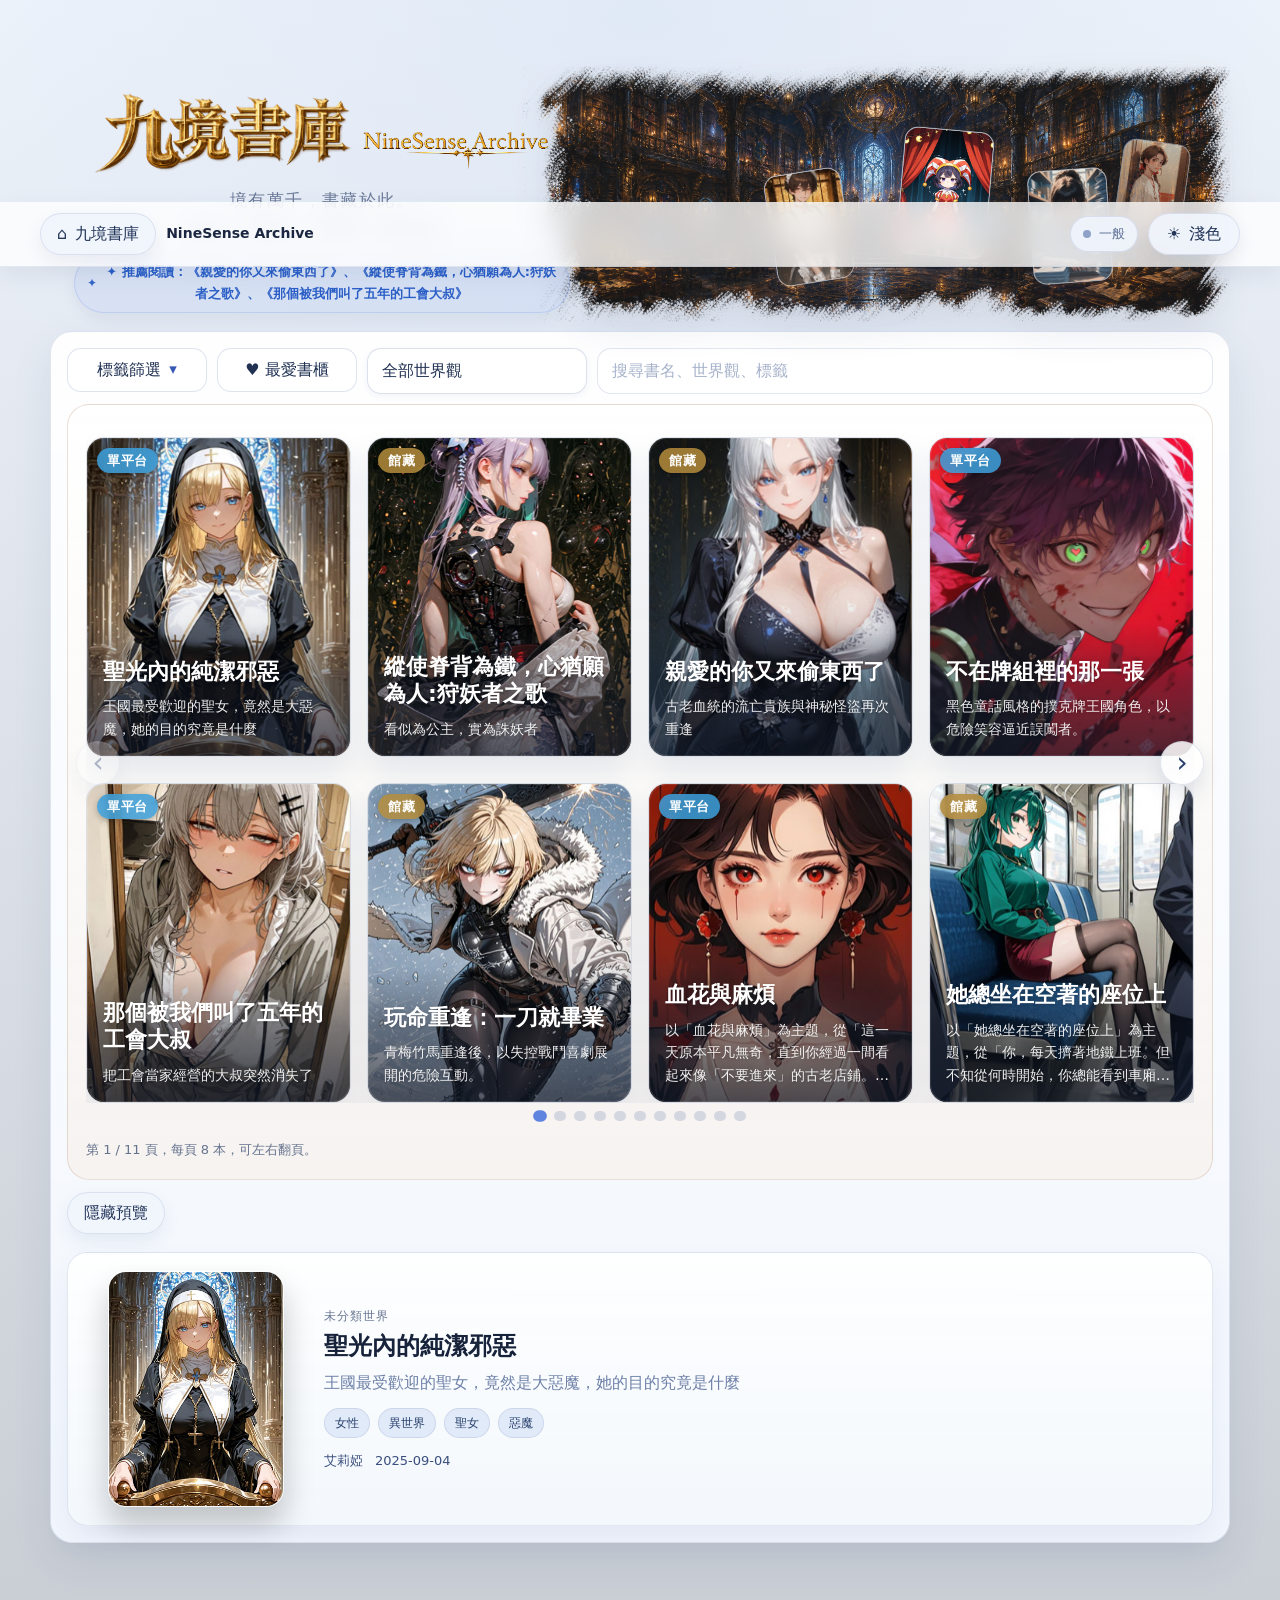
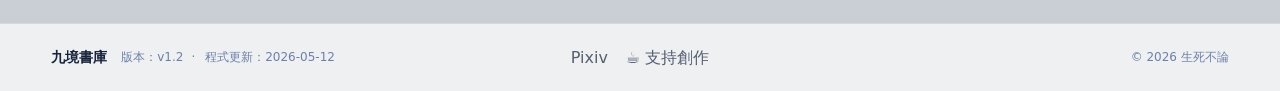
==== pages/scripts/index.html @ bc35fdde "劇本資訊調整" ====
<!DOCTYPE html>
<html lang="zh-Hant">
<head>
  <meta charset="utf-8" />
  <meta name="viewport" content="width=device-width, initial-scale=1" />
  <title>九境書庫 NineSense Archive</title>

 <!-- 基本 SEO -->
  <meta name="description" content="九境書庫 NineSense Archive|收錄原創 AI 劇本、角色與世界觀。探索不同故事與互動體驗，循門而往，與故事人物互動。">

  <!-- Open Graph -->
  <meta property="og:title" content="九境書庫 NineSense Archive">
  <meta property="og:description" content="境有萬千，書藏於此。">
  <meta property="og:type" content="website">
  <meta property="og:url" content="https://bluesense.tw/ninesensearchive">
  <meta property="og:image" content="https://bluesense.tw/images/og-cover.jpg">
  <meta property="og:site_name" content="九境書庫">

  <!-- Twitter / X -->
  <meta name="twitter:card" content="summary_large_image">
  <meta name="twitter:title" content="九境書庫 NineSense Archive">
  <meta name="twitter:description" content="境有萬千，書藏於此。">
  <meta name="twitter:image" content="https://bluesense.tw/images/og-cover.jpg">
  <link rel="canonical" href="https://bluesense.tw/ninesensearchive">
  <meta name="theme-color" content="#0f0b12">

  <link rel="stylesheet" href="../../css/style.css?v=20260512-1" />
  <link rel="icon" type="image/png" sizes="64x64" href="/images/favicon.png?v=1">
</head>
<body class="has-topbar" data-page-type="list">
  <div class="topbar">
    <div class="topbar-inner">
      <div class="topbar-left">
        <a class="home-link" href="./index.html" aria-label="回 AI 劇本庫首頁">
          <span class="topbar-icon">⌂</span>
          <span>九境書庫</span>
        </a>
        <nav class="breadcrumb" id="breadcrumbNav"><span class="current">NineSense Archive</span></nav>
      </div>
      <div class="topbar-right">
        <button class="nsfw-toggle" type="button" id="nsfwToggle" aria-label="切換成人內容顯示">
          <span class="nsfw-dot"></span>
          <span id="nsfwText">一般</span>
        </button>

        <button class="theme-toggle" type="button" id="themeToggle" aria-label="切換深色與淺色">
          <span class="topbar-icon" id="themeIcon">☾</span>
          <span id="themeText">深色</span>
        </button>
      </div>
    </div>
  </div>

  <div class="wrap page-pad">
    <!-- <a class="back-link" href="../index.html">← 回首頁</a> -->

    <!-- <div class="hero">
      <div>
        <h1>九境書庫 <span class="en-title">NineSense Archive</span></h1>
        <p class="hero-motto">境有萬千，書藏於此。</p>
        <p>閱其文，識其人，擇其境，循門而往。</p>
         <button class="hero-update" id="heroUpdate" type="button">最新上架：讀取中...</button>
      </div>
    </div> -->

    <div class="hero">
      <div class="hero-copy">
        <!-- <h1>九境書庫 <span class="en-title">NineSense Archive</span></h1> -->
        <!--  <h1 class="hero-logo">
          <img src="../../data/scripts/images/logo-title.png" alt="九境書庫 NineSense Archive">
        </h1> -->

        <div class="hero-title">
          <img class="logo-zh" src="/images/logo-title_zh.png" alt="九境書庫">
          <img class="logo-en" src="/images/logo-title_en.png" alt="NineSense Archive">
        </div>
        
        <h1 class="seo-hidden">
          九境書庫 NineSense Archive｜原創 AI 劇本與世界觀書庫
        </h1>

        <p class="hero-motto">境有萬千，書藏於此。</p>
        <p>識其人，閱其文，擇其境，循門而往。</p>
        <button class="hero-update" id="heroUpdate" type="button">最新上架：讀取中...</button>
      </div>

      <!-- <div class="hero-floating-covers" id="heroFloatingCovers" aria-hidden="true"></div> -->

      <div class="hero-stage" aria-hidden="true">
        <img class="hero-stage-base" src="/images/hero-stage-base.png" alt="">
        <div class="hero-floating-covers" id="heroFloatingCovers"></div>
      </div>
    </div>

    <section class="panel bookshelf-entry">

      <div class="library-control-row">
        <button class="tag-drawer-btn" id="tagSpineToggle" type="button" aria-expanded="false">
          標籤篩選
          <span class="drawer-arrow">▾</span>
        </button>

        <button class="fav-filter-btn" id="favoriteFilterBtn" type="button" aria-pressed="false">
          ♥ 最愛書櫃
        </button>

        <select id="worldSelect">
          <option value="">全部世界觀</option>
        </select>

        <input id="searchInput" type="text" placeholder="搜尋書名、世界觀、標籤" />
      </div>

      <div class="tag-spine-wrap is-collapsed" id="tagSpineWrap">
        <div class="tag-spine-body" id="tagSpineBody">
          <div class="tag-spines" id="tagSpines"></div>
        </div>
      </div>

      <div class="filter-summary is-hidden" id="filterSummary"></div>

      <div class="wood-shelf">
        <div class="entry-carousel">
          <button class="carousel-arrow left" id="carouselPrev" type="button" aria-label="上一頁">‹</button>
          <div class="entry-pages" id="bookShelf"></div>
          <button class="carousel-arrow right" id="carouselNext" type="button" aria-label="下一頁">›</button>
        </div>
        <div class="carousel-dots" id="carouselDots"></div>
        <p class="entry-hint" id="entryHint">每頁顯示 8 本。可切換世界觀、標籤，再左右翻頁。</p>
      </div>


      <div class="preview-toolbar">
        <button class="preview-toggle" id="previewToggle" type="button" aria-expanded="true">隱藏預覽</button>
      </div>

      <div class="entry-preview-wrap" id="previewWrap">
        <div class="entry-preview" id="entryPreview" aria-live="polite"></div>
      </div>

    </section>
  </div>

  <div class="confirm-backdrop" id="nsfwConfirm" hidden>
    <div class="confirm-modal" role="dialog" aria-modal="true" aria-labelledby="nsfwConfirmTitle">
      <h3 id="nsfwConfirmTitle">顯示敏感內容（NSFW）劇本？</h3>
      <p>將顯示成人向內容。</p>
      <p>未滿 18 歲，或未達當地法定年齡者，不得開啟。</p>
      <div class="confirm-actions">
        <button type="button" class="btn ghost" id="nsfwCancel">取消</button>
        <button type="button" class="btn primary" id="nsfwConfirmOk">年齡已滿</button>
      </div>
    </div>
  </div>

  <button id="mobileBackToShelfTop" class="mobile-back-top" type="button">
    ⇧ 回書櫃頂部
  </button>

  <script>
    const shelf = document.getElementById('bookShelf');
    const searchInput = document.getElementById('searchInput');
    const worldSelect = document.getElementById('worldSelect');
    const tagSpines = document.getElementById('tagSpines');
    const hint = document.getElementById('entryHint');
    const preview = document.getElementById('entryPreview');
    const previewWrap = document.getElementById('previewWrap');
    const previewToggle = document.getElementById('previewToggle');
    const carouselPrev = document.getElementById('carouselPrev');
    const carouselNext = document.getElementById('carouselNext');
    const carouselDots = document.getElementById('carouselDots');

    //NSFW確認
    const nsfwBtn = document.getElementById('nsfwToggle');
    const nsfwText = document.getElementById('nsfwText');
    const nsfwConfirm = document.getElementById('nsfwConfirm');
    const nsfwCancel = document.getElementById('nsfwCancel');
    const nsfwConfirmOk = document.getElementById('nsfwConfirmOk');

    //查詢結果提示
    const filterSummary = document.getElementById('filterSummary');
    const tagSpineWrap = document.getElementById('tagSpineWrap');
    const tagSpineToggle = document.getElementById('tagSpineToggle');
    
    //查詢結果隱藏
    let hasUserInteracted = false;

    let items = [];
    let filteredItems = [];
    let pagedItems = [];
    let activePreviewId = null;
    let currentPage = 0;
    let activeTags = [];
    let showNSFW = sessionStorage.getItem('showNSFW') === 'true';
    let latestReleaseDate = '';
    let latestReleaseIds = [];
    let isAllTagSelected = false;

    //最愛書櫃 
    const favoriteFilterBtn = document.getElementById('favoriteFilterBtn');
    const FAVORITE_KEY = 'favorite_scripts';
    let favoriteOnly = false;

    //抬頭動畫計時器 
    let heroCoverTimer = null;
    let heroCoverRendering = false;

    const validCoverCache = new Map();
    let renderVersion = 0;

    //標籤排序
    const TAG_ORDER_KEY = 'tag_spine_random_order_v1';
    const CAROUSEL_PAGE_KEY = 'ninesense_carousel_page';

    //手機卡片顯示調整
    let mobileVisibleCount = 8;

    function isMobileView(){
      return window.matchMedia('(max-width:600px)').matches;
    }

    function getFavorites() {
      try {
        return JSON.parse(localStorage.getItem(FAVORITE_KEY) || '[]');
      } catch {
        return [];
      }
    }

    const esc = s => String(s ?? '').replace(/[&<>\"]/g, m => ({'&':'&amp;','<':'&lt;','>':'&gt;','"':'&quot;'}[m]));

    function isNewItem(dateStr, days = 7) {
      if (!dateStr) return false;

      const itemDate = new Date(dateStr + 'T00:00:00');
      if (Number.isNaN(itemDate.getTime())) return false;

      const now = new Date();
      const today = new Date(now.getFullYear(), now.getMonth(), now.getDate());
      const diffMs = today - itemDate;
      const diffDays = diffMs / (1000 * 60 * 60 * 24);

      return diffDays >= 0 && diffDays <= days;
    }

    function isThisMonthItem(dateStr) {
      if (!dateStr) return false;

      const itemDate = new Date(dateStr + 'T00:00:00');
      if (Number.isNaN(itemDate.getTime())) return false;

      const now = new Date();

      return itemDate.getFullYear() === now.getFullYear()
        && itemDate.getMonth() === now.getMonth();
    }

    function getFallbackCover(item, className = 'entry-cover-art') {
      const top = item.bookColorTop || '#7a5336';
      const bottom = item.bookColorBottom || '#573924';
      const initials = esc((item.character || item.world || item.title || '').slice(0, 4));

      return `
        <div class="${className}" style="background:linear-gradient(180deg, ${top}, ${bottom});">
          <div class="entry-cover-ornament"></div>
          <div class="entry-cover-world">${esc(item.world || '未分類世界')}</div>
          <div class="entry-cover-title">${esc(item.title || '未命名劇本')}</div>
          <div class="entry-cover-character">${esc(item.character || initials)}</div>
          <div class="entry-cover-emblem">✦</div>
        </div>
      `;
    }

    function getCoverVisual(item) {
      if (item.cover) {
        return `
          <div class="entry-cover-image-wrap">
            <img
              class="entry-cover-image"
              src="${esc(item.cover)}"
              alt="${esc(item.title)} 封面"
              onerror="this.closest('.entry-cover-image-wrap').outerHTML = this.dataset.fallback"
              data-fallback="${esc(getFallbackCover(item))}"
            />
          </div>
        `;
      }

      return getFallbackCover(item);
    }

    function getPreviewVisual(item) {
      if (item.video) {
        return `
          <div class="entry-preview-video-wrap">
            <video
              class="entry-preview-video"
              autoplay
              muted
              loop
              playsinline
              preload="metadata"
              poster="${esc(item.cover || '')}">
              <source src="${esc(item.video)}" type="video/mp4">
            </video>
          </div>
        `;
      }
      return getCoverVisual(item);
    }

    function renderPreview(item) {
      if (!item) {
        preview.innerHTML = `
          <div class="entry-preview-card empty-preview">
            <div class="entry-preview-copy">
              <h3>封面預覽</h3>
              <p>先選世界觀或標籤，再從書架裡挑一本。預覽區現在是可收合的，不會永遠霸著版面。</p>
            </div>
          </div>
        `;
        return;
      }

      const tags = (item.tags || []).slice(0, 6).map(tag => `<span class="chip">${esc(tag)}</span>`).join('');
      preview.innerHTML = `
        <div class="entry-preview-card">
          <div class="entry-preview-cover">
             ${getPreviewVisual(item)}
          </div>
          <div class="entry-preview-copy">
            <div class="entry-preview-kicker">${esc(item.world || '未分類世界')}</div>
            <h3>${esc(item.title || '未命名劇本')}</h3>
            <p>${esc(item.summary || item.nodeSummary || '這本暫時還沒寫摘要。')}</p>
            <div class="chips">${tags || '<span class="chip">尚未加標籤</span>'}</div>
            <div class="entry-preview-meta">
              <span>${esc(item.character || '未設定角色')}</span>
              <span>${esc(item.createdDate || '')}</span>
            </div>
          </div>
        </div>
      `;
    }

    function buildBook(item, index) {
      //const badge = item.platformLabel || ((item.links && item.links.length > 1) ? '多平台' : '單平台');
      const cover = item.cover || '';
      const summary = item.summary || item.nodeSummary || '這本暫時還沒寫摘要。';
      const newBadge = isNewItem(item.createdDate) ? `<div class="entry-card-new">NEW</div>` : '';
      const linkCount = (item.links || []).length;
      let badge = item.platformLabel;
      let badgeClass = '';
      if (linkCount === 0) {
        badge = '館藏';
        badgeClass = 'badge-archive';
      } else if (linkCount === 1) {
        badge = '單平台';
        badgeClass = 'badge-single';
      } else {
        badge = '多平台';
        badgeClass = 'badge-multi';
      }

      return `
        <a
          class="entry-card"
          href="./detail.html#${encodeURIComponent(item.id)}"
          data-index="${index}"
          data-id="${esc(item.id)}"
          title="${esc(item.title)}${item.world ? '｜' + esc(item.world) : ''}"
        >
          ${
            cover
            ? `<img
                class="entry-card-image"
                src="${esc(cover)}"
                alt="${esc(item.title)} 封面"
                onerror="this.outerHTML = this.dataset.fallback"
                data-fallback="${esc(`<div class='entry-card-fallback' style='background:linear-gradient(180deg,${item.bookColorTop || '#5a6b8a'},${item.bookColorBottom || '#24324a'});'></div>`)}"
              >`
            : `<div class="entry-card-fallback" style="background:linear-gradient(180deg,${item.bookColorTop || '#5a6b8a'},${item.bookColorBottom || '#24324a'});"></div>`
          }

          <div class="entry-card-badge ${badgeClass}">${esc(badge)}</div>
          ${newBadge}

          <div class="entry-card-overlay">
            <div class="entry-card-world">${esc(item.world || '')}</div>
            <h3 class="entry-card-title">${esc(item.title)}</h3>
            <p class="entry-card-summary">${esc(summary)}</p>
          </div>
        </a>
      `;
    }

    function chunkItems(list, size) {
      const pages = [];
      for (let i = 0; i < list.length; i += size) {
        pages.push(list.slice(i, i + size));
      }
      return pages;
    }

    function buildPage(pageItems, pageIndex) {
      return `
        <div class="entry-page" data-page="${pageIndex}">
          ${pageItems.map((item, index) => buildBook(item, pageIndex * 8 + index)).join('')}
        </div>
      `;
    }

    function bindBookPreviewEvents() {
      const books = shelf.querySelectorAll('.entry-card');
      books.forEach(book => {
        const index = Number(book.dataset.index);
        const item = filteredItems[index];
        if (!item) return;

        book.addEventListener('mouseenter', () => {
          activePreviewId = item.id;
          renderPreview(item);
        });

        book.addEventListener('focus', () => {
          activePreviewId = item.id;
          renderPreview(item);
        });
      });
    }

    function renderDots() {
      carouselDots.innerHTML = pagedItems.map((_, index) => `
        <button
          type="button"
          class="carousel-dot ${index === currentPage ? 'active' : ''}"
          data-page="${index}"
          aria-label="第 ${index + 1} 頁"
        ></button>
      `).join('');

      carouselDots.querySelectorAll('.carousel-dot').forEach(dot => {
        dot.addEventListener('click', () => {
          goToPage(Number(dot.dataset.page));
        });
      });
    }

    function updateArrowState() {
      carouselPrev.disabled = currentPage <= 0;
      carouselNext.disabled = currentPage >= pagedItems.length - 1;
    }

    function moveCarouselToCurrentPage(behavior = 'smooth') {
      const pageWidth = shelf.clientWidth;
      shelf.scrollTo({
        left: pageWidth * currentPage,
        behavior
      });
    }

    function scrollShelfToTop() {
      const shelfTop = document.querySelector('.wood-shelf');
      if (!shelfTop) return;

      const topbarOffset = 76;
      const y = shelfTop.getBoundingClientRect().top + window.scrollY - topbarOffset;

      window.scrollTo({
        top: y,
        behavior: 'smooth'
      });
    }

   /*  function goToPage(pageIndex) {
      currentPage = Math.max(0, Math.min(pageIndex, pagedItems.length - 1));
      sessionStorage.setItem(CAROUSEL_PAGE_KEY, String(currentPage));

      const pages = shelf.querySelectorAll('.entry-page');
      const target = pages[currentPage];
      if (target) {
        target.scrollIntoView({
          behavior: 'smooth',
          inline: 'start',
          block: 'nearest'
        });

        if (window.matchMedia('(max-width: 600px)').matches) {
          const shelfTop = document.querySelector('.wood-shelf');
          shelfTop?.scrollIntoView({
            behavior: 'smooth',
            block: 'start'
          });
        }
      }
      renderDots();
      updateArrowState();
      updateEntryHint();
    } */

    function goToPage(pageIndex) {
      currentPage = Math.max(0, Math.min(pageIndex, pagedItems.length - 1));
      sessionStorage.setItem(CAROUSEL_PAGE_KEY, String(currentPage));

      moveCarouselToCurrentPage('smooth');

      if (window.matchMedia('(max-width: 600px)').matches) {
        requestAnimationFrame(scrollShelfToTop);
      }

      renderDots();
      updateArrowState();
      updateEntryHint();
    }

    function renderMobileShelf(items){
      const visibleItems = items.slice(0, mobileVisibleCount);

      shelf.innerHTML = `
        <div class="entry-page mobile-list">
          ${visibleItems.map((item, index) => buildBook(item, index)).join('')}
        </div>
      `;

      carouselDots.innerHTML = '';
      carouselPrev.disabled = true;
      carouselNext.disabled = true;

      renderPreview(null);
      renderMobileFooterButton(items);
      updateEntryHint();
      updateMobileBackTopButton();
    }

   /*  function renderMobileMoreButton(items){
      let btn = document.getElementById('mobileMoreBtn');

      if (!btn) {
        btn = document.createElement('button');
        btn.id = 'mobileMoreBtn';
        btn.className = 'mobile-more-btn';
        btn.type = 'button';
        shelf.insertAdjacentElement('afterend', btn);

        btn.addEventListener('click', () => {
          mobileVisibleCount += 8;
          renderMobileShelf(filteredItems);
        });
      }

      const shown = Math.min(mobileVisibleCount, items.length);

      btn.hidden = items.length <= 8;

      btn.textContent = shown < items.length
        ? `展開更多藏書（${shown} / ${items.length}）`
        : `已顯示全部 ${items.length} 本`;

      btn.disabled = shown >= items.length;
    }
 */
    let mobileAutoLoading = false;

    function renderMobileFooterButton(items){
      let btn = document.getElementById('mobileMoreBtn');

      if (!btn) {
        btn = document.createElement('button');
        btn.id = 'mobileMoreBtn';
        btn.className = 'mobile-more-btn';
        btn.type = 'button';
        shelf.insertAdjacentElement('afterend', btn);

        btn.addEventListener('click', () => {
          scrollShelfToTop();
        });
      }

      const shown = Math.min(mobileVisibleCount, items.length);

      btn.hidden = items.length <= 8;
      btn.disabled = false;
      btn.textContent = shown < items.length
       ? `已顯示 ${shown} / ${items.length} 本`
       : `已顯示全部 ${items.length} 本`;
    }

    function syncCarouselPosition() {
      moveCarouselToCurrentPage('auto');
    }

    function renderWorldOptions() {
      const worldSet = new Set(items.map(item => item.world || '未分類'));
      [...worldSet].sort().forEach(world => {
        const opt = document.createElement('option');
        opt.value = world;
        opt.textContent = world;
        worldSelect.appendChild(opt);
      });
    }

    function updateNSFWButton() {
      if (!nsfwBtn || !nsfwText) return;

      nsfwBtn.classList.toggle('is-on', showNSFW);
      nsfwText.textContent = showNSFW ? '成人' : '一般';
    }

    function openNSFWConfirm() {
      if (!nsfwConfirm) return;
      nsfwConfirm.hidden = false;
      document.body.classList.add('modal-open');
    }

    function closeNSFWConfirm() {
      if (!nsfwConfirm) return;
      nsfwConfirm.hidden = true;
      document.body.classList.remove('modal-open');
    }

    function updateFilterSummary(totalCount) {
      const q = searchInput.value.trim();
      const world = worldSelect.value;
      const effectiveTags = getEffectiveTags();
      const effectiveAllTagSelected = getEffectiveAllTagSelected();

      const tagLabels = effectiveAllTagSelected
        ? ['全部']
        : effectiveTags.map(getTagLabel).filter(Boolean);
      const totalPages = Math.ceil(totalCount / 8);

      const filterPills = [
        favoriteOnly ? '書櫃：最愛' : '',
        q ? `搜尋：${q}` : '',
        world ? `世界觀：${world}` : '',
        ...tagLabels.map(label => `標籤：${label}`)
      ].filter(Boolean);

      const hasUserFilter =
        hasUserInteracted && (
          q ||
          world ||
          effectiveAllTagSelected ||
          favoriteOnly ||
          effectiveTags.length > 0
        );

      filterSummary.classList.toggle('is-hidden', !hasUserFilter);

      if (!hasUserFilter) {
        filterSummary.innerHTML = '';
        return;
      }

      filterSummary.innerHTML = `
        <div class="filter-summary-main">
          ${filterPills.map(text => `<span class="filter-pill">${esc(text)}</span>`).join('')}
        </div>
        <div class="filter-summary-count">
          ${totalCount > 0
            ? `找到 ${totalCount} 本劇本${totalPages > 1 ? `，共 ${totalPages} 頁` : ''}`
            : `沒有符合的劇本`}
        </div>
      `;
    }

    function isTagActive(tag) {
      if (!tag) return activeTags.length === 0;
      return activeTags.includes(tag);
    }

    function isTagDrawerOpen() {
      return tagSpineWrap && !tagSpineWrap.classList.contains('is-collapsed');
    }

    function getEffectiveTags() {
      return isTagDrawerOpen() ? activeTags : [];
    }

    function getEffectiveAllTagSelected() {
      return isTagDrawerOpen() ? isAllTagSelected : false;
    }

    function toggleTag(tag) {
        if (!tag) {
        activeTags = [];
        isAllTagSelected = true;
        return;
      }
      isAllTagSelected = false;

      activeTags = activeTags.includes(tag)
        ? activeTags.filter(x => x !== tag)
        : [...activeTags, tag];
    }

    function getStableRandomTagOrder(restTags) {
      const saved = sessionStorage.getItem(TAG_ORDER_KEY);

      if (saved) {
        try {
          const stored = JSON.parse(saved);

          // 保留仍存在的標籤
          const validStored = stored.filter(tag => restTags.includes(tag));

          // 新增後來才出現的新標籤
          const newTags = restTags.filter(tag => !validStored.includes(tag));

          const finalOrder = [...validStored, ...newTags];

          sessionStorage.setItem(TAG_ORDER_KEY, JSON.stringify(finalOrder));
          return finalOrder;
        } catch {}
      }

      // 第一次進站才洗牌
      const shuffled = [...restTags].sort(() => Math.random() - 0.5);

      sessionStorage.setItem(TAG_ORDER_KEY, JSON.stringify(shuffled));
      return shuffled;
    }

    function renderTagSpines() {
      const tagCount = new Map();

      items.forEach(item => {
        (item.tags || []).forEach(tag => {
          tagCount.set(tag, (tagCount.get(tag) || 0) + 1);
        });
      });

      const fixedTags = ['__all__', '__featured__', '__new__', '__updated_this_month__'];

      const sortedByCount = [...tagCount.entries()]
        .sort((a, b) => b[1] - a[1])
        .map(([tag]) => tag);

      const topTags = sortedByCount.slice(0, 6);
      const restTags = sortedByCount.slice(6);

      const shuffledRestTags = getStableRandomTagOrder(restTags);

      const displayTags = [
        ...fixedTags,
        ...topTags,
        ...shuffledRestTags
      ];

      tagSpines.innerHTML = displayTags.map(tag => {
        const label =
            tag === '__all__' ? '全部' :
            tag === '__featured__' ? '精選推薦' :
            tag === '__new__' ? '近期上架' :
            tag === '__updated_this_month__' ? '本月翻修' :
          tag;

        const dataTag = tag === '__all__' ? '' : tag;

        return `
          <button type="button"
            class="tag-spine ${isTagActive(dataTag) ? 'active' : ''}"
            data-tag="${esc(dataTag)}">
            <span>${esc(label)}</span>
          </button>
        `;
      }).join('');

      tagSpines.querySelectorAll('.tag-spine').forEach(btn => {
        btn.addEventListener('click', () => {
          hasUserInteracted = true;
          if (isMobileView()) { mobileVisibleCount = 8; }
          toggleTag(btn.dataset.tag || '');
          renderTagSpines();
          render();
        });
      });
    }

    function updateHeroUpdate() {
      const heroUpdate = document.getElementById('heroUpdate');
      if (!heroUpdate) return;

      const visibleItems = items.filter(item => showNSFW || item.nsfw !== true);
      const newItems = visibleItems.filter(item => isNewItem(item.createdDate));

      if (newItems.length > 0) {
        const latestDate = newItems
          .map(x => x.createdDate)
          .sort()
          .reverse()[0];

        const latestTitles = newItems
          .filter(x => x.createdDate === latestDate)
          .map(x => `《${x.title}》`);

        heroUpdate.textContent =
          `✦ 最新上架：${latestDate} ${latestTitles.join('、')}`;
      } else {
        const featured = visibleItems
          .filter(x => x.featured === true)
          .slice(0, 3);

        const titles = featured.map(x => `《${x.title}》`);

        heroUpdate.textContent =
          titles.length
            ? `✦ 推薦閱讀：${titles.join('、')}`
            : '✦ 推薦閱讀：暫無精選作品';
      }
    }

    function canLoadImage(src) {
      return new Promise(resolve => {
        if (!src) return resolve(false);

        const img = new Image();
        img.onload = () => resolve(true);
        img.onerror = () => resolve(false);
        img.src = src;
      });
    }

    async function hasValidCover(item) {
      if (!item.cover) return false;

      if (validCoverCache.has(item.cover)) {
        return validCoverCache.get(item.cover);
      }

      const ok = await canLoadImage(item.cover);
      validCoverCache.set(item.cover, ok);
      return ok;
    }

    async function sortItemsForShelf(list) {
      const checked = await Promise.all(
        list.map(async item => ({
          item,
          hasCover: await hasValidCover(item)
        }))
      );

      const featured = checked
        .filter(x => x.item.featured && x.hasCover)
        .map(x => x.item);

      const normalWithCover = checked
        .filter(x => !x.item.featured && x.hasCover)
        .map(x => x.item);

      const noCover = checked
        .filter(x => !x.hasCover)
        .map(x => x.item);

      function shuffle(arr) {
        return [...arr].sort(() => Math.random() - 0.5);
      }

      return [
        ...shuffle(featured),
        ...shuffle(normalWithCover),
        ...shuffle(noCover)
      ];
    }

    async function renderHeroFloatingCovers() {
        const box = document.getElementById('heroFloatingCovers');
        if (!box || heroCoverRendering) return;

        heroCoverRendering = true;

        box.classList.add('is-collecting');

        await new Promise(resolve => setTimeout(resolve, 420));

        const pool = items
          .filter(item => showNSFW || item.nsfw !== true)
          .filter(item => item.cover);

        if (!pool.length) {
          box.innerHTML = '';
          box.classList.remove('is-collecting', 'is-dealing');
          heroCoverRendering = false;
          return;
        }

        const shuffled = [...pool].sort(() => Math.random() - 0.5);
        const validItems = [];

        for (const item of shuffled) {
          const ok = await canLoadImage(item.cover);
          if (ok) validItems.push(item);
          if (validItems.length >= 4) break;
        }

        box.innerHTML = validItems.map((item, index) => `
          <a
            class="hero-float-card hero-float-card-${index + 1}"
            href="./detail.html#${encodeURIComponent(item.id)}"
            title="${esc(item.title || '')}"
            tabindex="-1"
          >
            <img src="${esc(item.cover)}" alt="">
          </a>
        `).join('');

        box.classList.remove('is-collecting');
        box.classList.add('is-dealing');

        setTimeout(() => {
          box.classList.remove('is-dealing');
          heroCoverRendering = false;
        }, 720);
    }

    function startHeroCoverShuffle() {
      clearInterval(heroCoverTimer);

      heroCoverTimer = setInterval(() => {
        renderHeroFloatingCovers();
      }, 9000);
    }

    async function render() {
      const myVersion = ++renderVersion;
      const q = searchInput.value.trim().toLowerCase();
      const world = worldSelect.value;
      const favs = getFavorites();

      filteredItems = items.filter(item => {
        const isNSFW = item.nsfw === true;
        if (!showNSFW && isNSFW) return false;

        const hay = [item.title, item.world, ...(item.tags || [])].join(' ').toLowerCase();
        const worldValue = item.world || '未分類';
        const okQ = !q || hay.includes(q);
        const okWorld = !world || worldValue === world;
        const effectiveTags = getEffectiveTags();

        const okTag = effectiveTags.length === 0 || effectiveTags.every(tag => {
          if (tag === '__new__') return isNewItem(item.createdDate);
          if (tag === '__featured__') return item.featured === true;
          if (tag === '__updated_this_month__') {
            return isThisMonthItem(item.updatedDate)
              && item.updatedDate !== item.createdDate;
          }
          return (item.tags || []).includes(tag);
        });

        const okFavorite = !favoriteOnly || favs.includes(item.id);

        return okQ && okWorld && okTag && okFavorite;
      });

      filteredItems = await sortItemsForShelf(filteredItems);

      if (myVersion !== renderVersion) return;

      updateFilterSummary(filteredItems.length);

      if (!filteredItems.length) {
        shelf.innerHTML = '<div class="empty">沒有符合的劇本。請重新選擇世界觀和標籤條件。</div>';
        hint.textContent = '目前沒有符合條件的劇本。';
        renderPreview(null);
        carouselDots.innerHTML = '';
        carouselPrev.disabled = true;
        carouselNext.disabled = true;
        return;
      }

      if (isMobileView()) {
        renderMobileShelf(filteredItems);
        return;
      }

      document.getElementById('mobileMoreBtn')?.remove();
      mobileBackTopBtn?.classList.remove('is-visible');

      pagedItems = chunkItems(filteredItems, 8);

      const savedPage = Number(sessionStorage.getItem(CAROUSEL_PAGE_KEY) || 0);
      currentPage = Math.max(0, Math.min(savedPage, pagedItems.length - 1));

      shelf.innerHTML = pagedItems.map((pageItems, pageIndex) => buildPage(pageItems, pageIndex)).join('');

      const previewItem = filteredItems.find(x => x.id === activePreviewId) || filteredItems[0];

      renderPreview(previewItem);
      bindBookPreviewEvents();
      renderDots();
      updateArrowState();
      updateEntryHint();

      requestAnimationFrame(syncCarouselPosition);
      
      /* requestAnimationFrame(() => {
        const pages = shelf.querySelectorAll('.entry-page');
        pages[currentPage]?.scrollIntoView({
          behavior: 'auto',
          inline: 'start',
          block: 'nearest'
        });
      }); */
    }

    function autoLoadMoreOnMobile(){
      if (!isMobileView()) return;
      if (mobileAutoLoading) return;
      if (mobileVisibleCount >= filteredItems.length) return;

      const btn = document.getElementById('mobileMoreBtn');
      if (!btn) return;

      const rect = btn.getBoundingClientRect();
      const triggerLine = window.innerHeight + 120;

      if (rect.top <= triggerLine) {
        mobileAutoLoading = true;
        mobileVisibleCount += 8;

        renderMobileShelf(filteredItems);

        requestAnimationFrame(() => {
          mobileAutoLoading = false;
        });
      }
    }

    const mobileBackTopBtn = document.getElementById('mobileBackToShelfTop');

    function updateMobileBackTopButton(){
      if (!mobileBackTopBtn) return;

      const shelfTop = document.querySelector('.wood-shelf');
      if (!shelfTop || !isMobileView()) {
        mobileBackTopBtn.classList.remove('is-visible');
        return;
      }

      const shelfY = shelfTop.getBoundingClientRect().top + window.scrollY;
      const showAt = shelfY  + 180;

      mobileBackTopBtn.classList.toggle('is-visible', window.scrollY > showAt);
    }

    mobileBackTopBtn?.addEventListener('click', scrollShelfToTop);

    window.addEventListener('scroll', autoLoadMoreOnMobile, { passive:true });
    window.addEventListener('scroll', updateMobileBackTopButton, { passive:true });

    function syncCarouselPosition() {
      const pages = shelf.querySelectorAll('.entry-page');
      pages[currentPage]?.scrollIntoView({
        behavior: 'auto',
        inline: 'start',
        block: 'nearest'
      });
    }


    function getTagLabel(tag) {
      if (!tag) return '';
      if (tag === '__featured__') return '精選推薦';
      if (tag === '__new__') return '近期上架';
      if (tag === '__updated_this_month__') return '本月翻修';
      if (tag === '__latestdate__') return `最新上架（${latestReleaseDate}）`;
      return tag;
    }

    function updateEntryHint() {
        const totalCount = filteredItems.length;
        const totalPages = Math.ceil(totalCount / 8);

        if (!totalCount) {
          hint.textContent = '目前沒有符合條件的劇本。';
          return;
        }

        // 手機版
        if (isMobileView()) {
          const shown = Math.min(mobileVisibleCount, totalCount);

          hint.textContent =
            shown >= totalCount
              ? '已顯示全部藏書。'
              : `已顯示 ${shown} / ${totalCount} 本，下滑可自動展開更多藏書。`;

          return;
        }

        // 桌機版
        hint.textContent = totalPages > 1
          ? `第 ${currentPage + 1} / ${totalPages} 頁，每頁 8 本，可左右翻頁。`
          : `目前共 ${totalCount} 本，無需翻頁。`;
    }

    fetch('../../data/scripts/scripts.json')
      .then(r => r.json())
      .then(data => {
        items = data;

      const visibleItems = items.filter(item => showNSFW || item.nsfw !== true);
      const hasVisibleNewItems = visibleItems.some(item => isNewItem(item.createdDate));
      const hasVisibleFeaturedItems = visibleItems.some(item => item.featured === true);

      if (hasVisibleNewItems) {
        activeTags = ['__new__'];
      } else if (hasVisibleFeaturedItems) {
        activeTags = ['__featured__'];
      } else {
        activeTags = [];
      }

      isAllTagSelected = false;

      renderWorldOptions();
      renderTagSpines();
      render();
      renderHeroFloatingCovers();
      startHeroCoverShuffle();

      const heroUpdate = document.getElementById('heroUpdate');
      const newItems = visibleItems.filter(item => isNewItem(item.createdDate));

      updateHeroUpdate();

    /*   const siteUpdateTime = document.getElementById('siteUpdateTime');
      if (siteUpdateTime) {
        siteUpdateTime.textContent = '程式更新：2026-04-16';
      } */
      });

    const heroUpdateBtn = document.getElementById('heroUpdate');

    if (heroUpdateBtn) {
      heroUpdateBtn.addEventListener('click', () => {
      const visibleItems = items.filter(item => showNSFW || item.nsfw !== true);
      const hasVisibleNewItems = visibleItems.some(item => isNewItem(item.createdDate));
      const hasVisibleFeaturedItems = visibleItems.some(item => item.featured === true);

      if (hasVisibleNewItems) {
        activeTags = ['__new__'];
      } else if (hasVisibleFeaturedItems) {
         activeTags = ['__featured__'];
      } else {
        activeTags = [];
      }

      // 點 Hero 推薦時，這是主動篩選，要讓標籤條件生效
      if (tagSpineWrap && tagSpineWrap.classList.contains('is-collapsed')) {
        tagSpineWrap.classList.remove('is-collapsed');
        tagSpineToggle?.setAttribute('aria-expanded', 'true');
      }

      // 清掉其它限制，避免被世界觀下拉卡住
      worldSelect.value = '';
      searchInput.value = '';
      currentPage = 0;

      renderTagSpines();
      if (isMobileView()) {  mobileVisibleCount = 8;}
      render();
    });
    }

    searchInput.addEventListener('input', () => {
      hasUserInteracted = true;
      if (isMobileView()) { mobileVisibleCount = 8;}
      render();
    });

    worldSelect.addEventListener('change', () => {
      hasUserInteracted = true;
      if (isMobileView()) { mobileVisibleCount = 8;}
      render();
    });

    if (favoriteFilterBtn) {
      favoriteFilterBtn.addEventListener('click', () => {
        if (isMobileView()) { mobileVisibleCount = 8;}
        favoriteOnly = !favoriteOnly;
        hasUserInteracted = true;

        favoriteFilterBtn.classList.toggle('is-active', favoriteOnly);
        favoriteFilterBtn.setAttribute('aria-pressed', String(favoriteOnly));

        render();
      });
    }

    carouselPrev.addEventListener('click', () => {
      goToPage(currentPage - 1);
    });

    carouselNext.addEventListener('click', () => {
      goToPage(currentPage + 1);
    });

    previewToggle.addEventListener('click', () => {
      const hidden = previewWrap.classList.toggle('is-collapsed');
      previewToggle.textContent = hidden ? '顯示預覽' : '隱藏預覽';
      previewToggle.setAttribute('aria-expanded', String(!hidden));
    });

    (function () {
      const key = "site-theme";
      const html = document.documentElement;
      const toggle = document.getElementById("themeToggle");
      const text = document.getElementById("themeText");
      const icon = document.getElementById("themeIcon");

      function applyTheme(theme) {
        html.setAttribute("data-theme", theme);
        if (text) text.textContent = theme === "light" ? "淺色" : "深色";
        if (icon) icon.textContent = theme === "light" ? "☀" : "☾";
      }

      const saved = localStorage.getItem(key);
      const prefersLight = window.matchMedia && window.matchMedia("(prefers-color-scheme: light)").matches;
      applyTheme(saved || (prefersLight ? "light" : "dark"));

      if (toggle) {
        toggle.addEventListener("click", function () {
          const current = html.getAttribute("data-theme") === "light" ? "light" : "dark";
          const next = current === "light" ? "dark" : "light";
          localStorage.setItem(key, next);
          applyTheme(next);
        });
      }
    })();
    updateNSFWButton();

    if (nsfwBtn) {
      nsfwBtn.addEventListener('click', () => {
        if (showNSFW) {
          showNSFW = false;
          sessionStorage.removeItem('showNSFW');
          updateNSFWButton();
          render();
          updateHeroUpdate();
          renderHeroFloatingCovers();
         startHeroCoverShuffle();
          return;
        }

        openNSFWConfirm();
      });
    }

    if (nsfwCancel) {
      nsfwCancel.addEventListener('click', closeNSFWConfirm);
    }

    if (nsfwConfirmOk) {
      nsfwConfirmOk.addEventListener('click', () => {
        showNSFW = true;
        sessionStorage.setItem('showNSFW', 'true');
        updateNSFWButton();
        closeNSFWConfirm();
        render();
        updateHeroUpdate();
        renderHeroFloatingCovers();
        startHeroCoverShuffle();
      });
    }

    if (nsfwConfirm) {
      nsfwConfirm.addEventListener('click', (e) => {
        if (e.target === nsfwConfirm) {
          closeNSFWConfirm();
        }
      });
    }

    document.addEventListener('keydown', (e) => {
      if (e.key === 'Escape' && nsfwConfirm && !nsfwConfirm.hidden) {
        closeNSFWConfirm();
      }
    });

    if (tagSpineToggle && tagSpineWrap) {
        tagSpineToggle.addEventListener('click', () => {
        const collapsed = tagSpineWrap.classList.toggle('is-collapsed');
        tagSpineToggle.setAttribute('aria-expanded', String(!collapsed));

        hasUserInteracted = true;
        renderTagSpines();
        render();
      });
    }

    let resizeTimer = null;

    let lastIsMobile = isMobileView();

    window.addEventListener('resize', () => {
      clearTimeout(resizeTimer);

      resizeTimer = setTimeout(() => {
        const nowIsMobile = isMobileView();

        if (nowIsMobile !== lastIsMobile) {
          lastIsMobile = nowIsMobile;

          if (nowIsMobile) {
            mobileVisibleCount = 8;
          }

          render();
          return;
        }

        if (!nowIsMobile) {
          syncCarouselPosition();
        }

        updateMobileBackTopButton();
      }, 120);
    });

  </script>

  <footer class="site-footer">
    <div class="footer-inner">

      <div class="footer-left">
        <div class="footer-title">九境書庫</div>
        <div class="footer-meta">
          <span>版本：v1.2</span>
          <span id="siteUpdateTime">程式更新：2026-05-12</span>
        </div>
      </div>

      <div class="footer-center">
        <!-- <a href="#" target="_blank">GitHub</a> -->
        <a href="https://www.pixiv.net/users/113850087" target="_blank">Pixiv</a>
        <a href="https://ko-fi.com/ninesense" target="_blank">☕ 支持創作</a>
      </div>

      <div class="footer-right">
        <button class="author-open-btn" id="authorOpenBtn" type="button">
        © 2026 生死不論 </button>
      </div>

    </div>
  </footer>

  <div class="author-panel-backdrop" id="authorPanelBackdrop" hidden></div>

<aside class="author-panel" id="authorPanel" aria-hidden="true">
  <button class="author-close-btn" id="authorCloseBtn" type="button" aria-label="關閉作者介紹">×</button>
  <div class="author-hero">
    <div class="author-info">
      <div class="author-signature">
        <span>網站及劇本作者-生死不論</span>
        <p>
          千江有影皆寒月，黛筆輕揮便有春。<br>
          為襯畫魂生百境，生死不論築虛文。
        </p>
      </div>

      <div class="author-kicker">NineSense Archive</div>
      <h2>書庫引路人</h2>
      <p class="author-guide-line">
        有什麼想說的，都可以留下小紙條。<br>
        本姑娘替你轉交給那位 i 人作者。<br>
       （小紙條僅作者可見）<br>
        書庫中的故事與角色，皆為作者親手構築<br>
        本庫收錄之內容，請勿擅自摘錄帶離 <br>
      </p>
    </div>

    <div class="author-avatar-wrap">
      <img class="author-avatar" src="../../data/scripts/images/author-avatar.png" alt="看板娘值班中">
    </div>
   
  </div>

  <div class="author-message">
    <p class="author-form-note">
      如果下方google表單沒有顯示，
      <a href="https://forms.gle/66KeYYsZXKRqy7dz5" target="_blank">
        點這裡開啟
      </a>
    </p>

   <!--  <iframe
      class="author-form"
      src="https://forms.gle/66KeYYsZXKRqy7dz5"
      loading="lazy"
      frameborder="0"
      marginheight="0"
      marginwidth="0">
      載入中…
    </iframe> -->

    <div class="author-form-frame">
      <iframe
        class="author-form"
        src="https://forms.gle/66KeYYsZXKRqy7dz5"
        loading="lazy"
        frameborder="0"
        marginheight="0"
        marginwidth="0">
        載入中…
      </iframe>
    </div>
  </div>
</aside>

<script>
//作者小窗
    const authorOpenBtn = document.getElementById('authorOpenBtn');
    const authorCloseBtn = document.getElementById('authorCloseBtn');
    const authorPanel = document.getElementById('authorPanel');
    const authorPanelBackdrop = document.getElementById('authorPanelBackdrop');
    const authorAvatarWrap = document.querySelector('.author-avatar-wrap');
    const authorAvatar = document.querySelector('.author-avatar');

    function openAuthorPanel() {
      if (!authorPanel || !authorPanelBackdrop) return;
      authorPanelBackdrop.hidden = false;
      authorPanel.classList.add('is-open');
      authorPanel.setAttribute('aria-hidden', 'false');
      document.body.classList.add('author-panel-open');
    }

    function closeAuthorPanel() {
       if (!authorPanel || !authorPanelBackdrop) return;
       authorPanelBackdrop.hidden = true;
       authorPanel.classList.remove('is-open');
       authorPanel.setAttribute('aria-hidden', 'true');
       document.body.classList.remove('author-panel-open');
       resetAuthorAvatar();
    }

    authorOpenBtn?.addEventListener('click', openAuthorPanel);
    authorCloseBtn?.addEventListener('click', closeAuthorPanel);
    authorPanelBackdrop?.addEventListener('click', closeAuthorPanel);

    document.addEventListener('keydown', e => {
      if (e.key === 'Escape') closeAuthorPanel();
    });

    function moveAuthorAvatar(e) {
      if (!authorPanel || !authorAvatarWrap || !authorAvatar) return;
      if (!authorPanel.classList.contains('is-open')) return;
      if (e.target.closest('.author-message')) return;

      const rect = authorPanel.getBoundingClientRect();

      const rawX = ((e.clientX - rect.left) / rect.width - 0.5) * 2;
      const rawY = ((e.clientY - rect.top) / rect.height - 0.5) * 2;

      const moveX = Math.max(-1, Math.min(1, rawX));
      const moveY = Math.max(-1, Math.min(1, rawY));

      authorAvatarWrap.classList.add('is-watching');

      authorAvatarWrap.style.setProperty('--watch-x', `${moveX * 8}px`);
      authorAvatarWrap.style.setProperty('--watch-y', `${moveY * 5}px`);
      authorAvatarWrap.style.setProperty('--watch-r', `${moveX * 1.6}deg`);

      authorAvatar.style.setProperty('--watch-img-x', `${moveX * 3}px`);
      authorAvatar.style.setProperty('--watch-img-y', `${moveY * 2}px`);
    }

    function resetAuthorAvatar() {
      if (!authorAvatarWrap || !authorAvatar) return;

      authorAvatarWrap.classList.remove('is-watching');

      authorAvatarWrap.style.removeProperty('--watch-x');
      authorAvatarWrap.style.removeProperty('--watch-y');
      authorAvatarWrap.style.removeProperty('--watch-r');
      authorAvatar.style.removeProperty('--watch-img-x');
      authorAvatar.style.removeProperty('--watch-img-y');
    }

    authorPanel?.addEventListener('pointermove', moveAuthorAvatar);
    authorPanel?.addEventListener('mouseleave', resetAuthorAvatar);
</script>
<script src="./protect.js"></script>
</body>
</html>
---- css/style.css ----
:root{
  --bg:#07111f;
  --bg-soft:#0b1830;
  --panel:rgba(10,22,44,.88);
  --panel-2:rgba(17,32,62,.92);
  --line:rgba(120,150,220,.22);
  --text:#e8eefc;
  --text-soft:rgba(232,238,252,.72);
  --muted:#9eb1d4;
  --accent:#8fb0ff;
  --chip:#12203a;
  --shadow:0 10px 30px rgba(0,0,0,.28);
  --wood-1:#8b5a2b;
  --wood-2:#5c3a1e;
  --wood-3:#9b6b43;
  --wood-4:#6a4428;
  --book-text:#f5e8d1;
  --cover-bottom:#0a1733;
}

[data-theme="light"]{
  --bg:#eef3fb;
  --bg-soft:#dde7f5;
  --panel:rgba(255,255,255,.90);
  --panel-2:rgba(247,250,255,.96);
  --line:rgba(70,95,145,.16);
  --text:#1b2740;
  --text-soft:rgba(27,39,64,.72);
  --muted:#6e80a8;
  --accent:#4d6fd1;
  --chip:#dfe8f7;
  --shadow:0 10px 30px rgba(30,50,90,.14);
  --wood-1:#a56c37;
  --wood-2:#6d4725;
  --wood-3:#ae7a4f;
  --wood-4:#805435;
  --book-text:#fff2dd;
}

*{box-sizing:border-box}
html,body{margin:0;padding:0}
html{
  background:
    radial-gradient(circle at top, color-mix(in srgb, var(--bg-soft) 80%, transparent), transparent 42%),
    linear-gradient(180deg, var(--bg), color-mix(in srgb, var(--bg) 84%, black));
}
body{
  min-height:100vh;
  font-family:system-ui,-apple-system,"Noto Sans TC","Microsoft JhengHei",sans-serif;
  color:var(--text);
  line-height:1.7;
  background:transparent;
  transition:background .25s ease,color .25s ease;
}
a{color:inherit;text-decoration:none}
img{display:block;max-width:100%}

.wrap{width:min(1180px,calc(100% - 32px));margin:0 auto}
.page-pad{padding:26px 0 40px}
body.has-topbar .wrap:first-of-type{padding-top:20px}

.hero-update{
  margin-top:10px;
  display:inline-flex;
  align-items:center;
  gap:8px;
  padding:7px 12px;
  border-radius:999px;
  font-size:13px;
  font-weight:600;
  color:#8bd3ff;
  background:rgba(80,140,255,.12);
  border:1px solid rgba(120,170,255,.25);
  box-shadow:0 6px 16px rgba(0,0,0,.12);
  cursor:pointer;
}

.hero-update:hover{
  transform:translateY(-1px);
  filter:brightness(1.05);
}

.hero-update::before{
  content:"✦";
  font-size:12px;
  opacity:.95;
}

[data-theme="light"] .hero-update{
  color:#2b5fc7;
  background:rgba(97,136,235,.10);
  border:1px solid rgba(97,136,235,.22);
  box-shadow:0 6px 14px rgba(50,75,130,.08);
}

.back-link{
  display:inline-block;
  margin-bottom:14px;
  font-size:14px;
  color:var(--text-soft);
}
.back-link:hover{color:var(--text)}

.hero{
  display:flex;
  align-items:end;
  justify-content:space-between;
  gap:16px;
  margin-bottom:18px;
}
.hero h1{margin:0 0 8px;font-size:34px;line-height:1.15}
.hero p{margin:0;color:var(--muted)}
.hero-badge{
  padding:10px 14px;
  border-radius:999px;
  background:rgba(149,184,255,.12);
  border:1px solid var(--line);
  color:var(--text);
  font-size:14px;
  box-shadow:0 8px 18px rgba(0,0,0,.12);
}
.muted,.sub,.foot{color:var(--text-soft)}

.panel{
  background:linear-gradient(180deg,rgba(14,26,48,.95),rgba(8,18,35,.94));
  border:1px solid var(--line);
  border-radius:22px;
  box-shadow:var(--shadow);
}
.bookshelf-entry{padding:22px}

.chips{display:flex;flex-wrap:wrap;gap:8px}
.chip{
  padding:4px 10px;
  border-radius:999px;
  background:var(--chip);
  border:1px solid var(--line);
  color:#cfe0ff;
  font-size:12px;
}

input,select,textarea,button{font:inherit;color:var(--text)}
input,select,textarea{
  width:100%;
  height:46px;
  border-radius:14px;
  border:1px solid var(--line);
  background:rgba(255,255,255,.04);
  color:var(--text);
  padding:0 14px;
  outline:none;
}
input::placeholder{color:#98add1}

.filter-bar{
  display:grid;
  grid-template-columns:1fr 220px;
  gap:12px;
  margin:18px 0 20px;
}

.topbar{
  position:sticky;
  top:0;
  z-index:50;
  backdrop-filter:blur(12px);
  background:color-mix(in srgb,var(--panel) 88%,transparent);
  border-bottom:1px solid var(--line);
  box-shadow:0 10px 30px -24px rgba(0,0,0,.45);
}
.topbar-inner{
  width:min(1200px,calc(100% - 32px));
  margin:0 auto;
  min-height:64px;
  display:flex;
  align-items:center;
  justify-content:space-between;
  gap:12px;
}
.topbar-left,.topbar-right{display:flex;align-items:center;gap:10px}
.topbar-icon{font-size:16px;line-height:1}

.home-link,
.theme-toggle,
.preview-toggle{
  display:inline-flex;
  align-items:center;
  justify-content:center;
  gap:8px;
  min-width:92px;
  height:42px;
  padding:0 16px;
  border-radius:999px;
  border:1px solid var(--line);
  background:color-mix(in srgb,var(--panel-2) 88%,transparent);
  color:var(--text);
  cursor:pointer;
  box-shadow:0 10px 30px -18px var(--shadow);
}
.home-link:hover,
.theme-toggle:hover,
.preview-toggle:hover{transform:translateY(-1px)}

.breadcrumb{
  display:flex;
  align-items:center;
  flex-wrap:wrap;
  gap:8px;
  font-size:14px;
  color:var(--text-soft);
}
.breadcrumb a{color:var(--accent)}
.breadcrumb a:hover{text-decoration:underline}
.breadcrumb .separator{opacity:.45}
.breadcrumb .current{color:var(--text);font-weight:600}

/* 標籤書脊 */
.tag-spine-wrap{
  position:relative;
  margin:0 0 18px;
  padding:14px 16px 12px;
  border-radius:18px;
  border:1px solid var(--line);
  background:rgba(255,255,255,.03);
}
.tag-spine-head{
  display:flex;
  align-items:center;
  justify-content:space-between;
  gap:12px;
  margin-bottom:12px;
  font-size:14px;
}
.tag-spines{
  display:flex;
  gap:10px;
  overflow-x:auto;
  padding:4px 2px 0;
  align-items:flex-end;
  padding-bottom:8px;
}
.tag-spines::-webkit-scrollbar{height:8px}
.tag-spines::-webkit-scrollbar-thumb{
  background:rgba(255,255,255,.14);
  border-radius:999px;
}
.tag-spine{
  flex:0 0 auto;
  min-width:42px;
  min-height:98px;
  padding:10px 8px;
  border:none;
  border-radius:8px 8px 4px 4px;
  background:linear-gradient(180deg,var(--wood-1),var(--wood-2));
  color:var(--book-text);
  writing-mode:vertical-rl;
  text-orientation:mixed;
  font-size:13px;
  font-weight:700;
  letter-spacing:.03em;
  box-shadow:inset -4px 0 5px rgba(0,0,0,.22),4px 8px 14px rgba(0,0,0,.18);
  cursor:pointer;
  transition:transform .18s ease,filter .18s ease;
}
.tag-spine:hover{transform:translateY(-4px);filter:brightness(1.06)}
.tag-spine.active{
  background:linear-gradient(180deg,#0ea5b7,#0b7285);
  color:#fff;
}
/* .tag-spine-wrap::after{
  content:"";
  display:block;
  height:16px;
  margin-top:8px;
  border-radius:10px;
  background:linear-gradient(180deg,var(--wood-3),var(--wood-4));
  box-shadow:inset 0 2px 4px rgba(255,255,255,.15), inset 0 -3px 6px rgba(0,0,0,.30);
}
 */
.tag-spine[data-tag="__new__"]{
  background:linear-gradient(180deg,#ff7a8f,#d94a67);
  color:#fff;
}

.tag-spine[data-tag="__new__"].active{
  background:linear-gradient(180deg,#ff8ca0,#e54866);
  color:#fff;
}

/* 卡片區 */
.wood-shelf{
  position:relative;
  background:linear-gradient(180deg,rgba(85,49,29,.4),rgba(47,27,16,.28));
  border:1px solid rgba(175,113,69,.24);
  border-radius:22px;
  padding:18px;
}
.entry-carousel{position:relative}
.entry-pages{
  display:flex;
  overflow-x:hidden;
  scroll-behavior:smooth;
}
.entry-page{
  flex:0 0 100%;
  min-width:100%;
  display:grid;
  grid-template-columns:repeat(4,minmax(0,1fr));
  grid-template-rows:repeat(2,320px);
  gap:16px;
  align-items:stretch;
}

.entry-card{
  position:relative;
  height:320px;
  border-radius:18px;
  overflow:hidden;
  display:flex;
  align-items:flex-end;
  padding:0;
  color:#fff;
  border:1px solid rgba(255,255,255,.12);
  box-shadow:0 12px 24px rgba(0,0,0,.22);
  isolation:isolate;
  transition:transform .18s ease, filter .18s ease, box-shadow .18s ease;
  background:none;
}

.entry-card:hover{
  transform:translateY(-4px);
  filter:brightness(1.02);
  box-shadow:0 18px 36px rgba(0,0,0,.28);
}
.entry-card-image,
.entry-card-fallback{
  position:absolute;
  inset:0;
  width:100%;
  height:100%;
  display:block;
}

.entry-card-image{
  object-fit:cover;
  object-position:center;
  transform:translateZ(0) scale(1.001);
  backface-visibility:hidden;
}

.entry-card-fallback{
  z-index:0;
}

.entry-card::before{
  content:"";
  position:absolute;
  inset:0;
  z-index:1;
  pointer-events:none;
  background:linear-gradient(
    to bottom,
    rgba(0,0,0,0) 40%,
    rgba(0,0,0,.18) 58%,
    rgba(0,0,0,.48) 74%,
    rgba(0,0,0,.82) 100%
  );
}

.entry-card::after{
  content:"";
  position:absolute;
  inset:0;
  z-index:3;
  border-radius:18px;
  box-shadow:inset 0 0 0 1px rgba(255,255,255,.12);
  pointer-events:none;
}

.entry-card-badge{
  position:absolute;
  left:14px;
  top:14px;
  z-index:4;
  padding:6px 10px;
  border-radius:10px;
  background:#0ea5b7;
  color:#fff;
  font-size:12px;
  font-weight:700;
  line-height:1;
  white-space:nowrap;
}

.entry-card-overlay{
  position:relative;
  z-index:4;
  width:100%;
  margin-top:auto;
  padding:18px 16px 16px;
}

.entry-card-world{
  margin:0 0 8px;
  font-size:12px;
  line-height:1.4;
  color:rgba(255,255,255,.82);
}

.entry-card-title{
  margin:0 0 10px;
  font-size:22px;
  line-height:1.25;
  font-weight:800;
  text-shadow:0 2px 10px rgba(0,0,0,.28);
  display:-webkit-box;
  -webkit-box-orient:vertical;
  -webkit-line-clamp:2;
  overflow:hidden;
}

.entry-card-summary{
  margin:0;
  font-size:14px;
  line-height:1.6;
  color:rgba(255,255,255,.92);
  text-shadow:0 1px 6px rgba(0,0,0,.22);
  display:-webkit-box;
  -webkit-box-orient:vertical;
  -webkit-line-clamp:3;
  overflow:hidden;
}

.carousel-arrow{
  position:absolute;
  top:50%;
  transform:translateY(-50%);
  z-index:5;
  width:44px;
  height:44px;
  border:none;
  border-radius:999px;
  background:rgba(8,18,35,.78);
  color:#fff;
  font-size:28px;
  line-height:1;
  cursor:pointer;
  border:1px solid rgba(255,255,255,.12);
  box-shadow:0 8px 18px rgba(0,0,0,.22);
}
.carousel-arrow.left{left:-10px}
.carousel-arrow.right{right:-10px}
.carousel-arrow:hover{background:rgba(18,34,65,.95)}
.carousel-arrow:disabled{opacity:.35;cursor:not-allowed}

.entry-hint-inside{
  position:absolute;
  left:18px;
  bottom:12px;
  margin:0;
  font-size:12px;
  color:var(--muted);
  z-index:2;
  pointer-events:none;
}

.carousel-dots{
  display:flex;
  justify-content:center;
  align-items:center;
  gap:8px;
  margin-top:8px;
  padding-bottom:18px;
}
.carousel-dot{
  width:10px;
  height:10px;
  border:none;
  border-radius:999px;
  background:rgba(255,255,255,.18);
  cursor:pointer;
}
.carousel-dot.active{
  background:#8fb0ff;
  transform:scale(1.15);
}

.entry-hint{
  margin:0;
  font-size:13px;
  color:var(--muted);
}
.empty{
  padding:26px 18px;
  border-radius:18px;
  border:1px dashed var(--line);
  color:var(--muted);
}

/* 預覽區 */
.preview-toolbar{
    display:flex;
    align-items:center;
    justify-content:space-between;
    gap:16px;
    margin:12px 0 10px;
}
.entry-preview-wrap.is-collapsed{display:none}
.entry-preview{margin-top:18px}
.entry-preview-card{
  display:grid;
  grid-template-columns:220px 1fr;
  gap:18px;
  align-items:stretch;
  padding:18px;
  border-radius:20px;
  background:linear-gradient(180deg,rgba(255,255,255,.035),rgba(255,255,255,.02));
  border:1px solid var(--line);
}
.entry-preview-cover{display:flex;align-items:center;justify-content:center}
.entry-preview-copy{
  display:flex;
  flex-direction:column;
  justify-content:center;
  min-width:0;
}
.entry-preview-kicker{
  font-size:12px;
  color:var(--muted);
  letter-spacing:.08em;
  text-transform:uppercase;
}
.entry-preview-copy h3{margin:6px 0 8px;font-size:24px;line-height:1.2}
.entry-preview-copy p{margin:0 0 12px;color:var(--muted)}
.entry-preview-meta{
  display:flex;
  flex-wrap:wrap;
  gap:12px;
  margin-top:12px;
  color:#cfe0ff;
  font-size:13px;
}
.entry-cover-image-wrap,
.entry-cover-art{
  width:176px;
  height:236px;
  border-radius:18px;
  overflow:hidden;
  border:1px solid rgba(255,255,255,.16);
  box-shadow:0 18px 30px rgba(0,0,0,.22), inset 0 1px 0 rgba(255,255,255,.08);
}
.entry-cover-image{
  width:100%;
  height:100%;
  object-fit:cover;
}
.entry-cover-art{
  position:relative;
  padding:16px 14px;
  background:linear-gradient(180deg,var(--wood-1),var(--wood-2));
  display:flex;
  flex-direction:column;
  justify-content:space-between;
  color:var(--book-text);
}
.entry-cover-art::before{
  content:"";
  position:absolute;
  inset:8px;
  border-radius:14px;
  border:1px solid rgba(255,255,255,.13);
  pointer-events:none;
}
.entry-cover-ornament{
  position:absolute;
  left:50%;
  top:16px;
  transform:translateX(-50%);
  width:62px;
  height:8px;
  border-top:1px solid rgba(255,255,255,.28);
  border-bottom:1px solid rgba(255,255,255,.12);
  opacity:.65;
}
.entry-cover-world{position:relative;padding-top:18px;font-size:12px;letter-spacing:.08em;opacity:.82}
.entry-cover-title{position:relative;font-size:24px;line-height:1.15;font-weight:800;text-shadow:0 2px 8px rgba(0,0,0,.18)}
.entry-cover-character{position:relative;font-size:13px;letter-spacing:.12em;opacity:.9}
.entry-cover-emblem{position:absolute;right:14px;bottom:12px;font-size:26px;opacity:.2}
.empty-preview{grid-template-columns:1fr}

/* 淺色專屬 */
[data-theme="light"] .topbar{
  background:rgba(255,255,255,.78);
  border-bottom:1px solid rgba(70,95,145,.12);
  box-shadow:0 8px 24px rgba(40,60,110,.08);
}
[data-theme="light"] .panel{
  background:linear-gradient(180deg,rgba(255,255,255,.88),rgba(246,249,255,.92));
  border:1px solid rgba(76,101,154,.14);
  box-shadow:0 18px 40px rgba(50,75,130,.08);
}
[data-theme="light"] .bookshelf-entry{
  background:linear-gradient(180deg,rgba(245,248,253,.92),rgba(237,243,251,.96));
}
[data-theme="light"] .hero p,
[data-theme="light"] .muted,
[data-theme="light"] .entry-hint,
[data-theme="light"] .entry-preview-kicker,
[data-theme="light"] .back-link{color:rgba(34,54,95,.68)}
[data-theme="light"] input,
[data-theme="light"] select,
[data-theme="light"] textarea{
  background:rgba(255,255,255,.92)!important;
  border:1px solid rgba(76,101,154,.16)!important;
  color:#203152!important;
  box-shadow:inset 0 1px 0 rgba(255,255,255,.7);
}
[data-theme="light"] input::placeholder{color:rgba(58,84,138,.45)}
[data-theme="light"] .tag-spine-wrap{
  background:linear-gradient(180deg,rgba(243,247,252,.95),rgba(235,242,250,.96));
  border:1px solid rgba(76,101,154,.14);
  box-shadow:inset 0 1px 0 rgba(255,255,255,.65);
}
/* [data-theme="light"] .tag-spine-wrap::after{
  background:linear-gradient(180deg,var(--wood-3),var(--wood-4));
  box-shadow:inset 0 2px 4px rgba(255,255,255,.18), inset 0 -3px 6px rgba(0,0,0,.18);
} */
[data-theme="light"] .wood-shelf{
  background:linear-gradient(180deg,rgba(245,236,229,.58),rgba(236,227,220,.52));
  border:1px solid rgba(150,102,66,.18);
}
[data-theme="light"] .entry-preview-card{
  background:linear-gradient(180deg,rgba(255,255,255,.88),rgba(243,247,252,.92));
  border:1px solid rgba(76,101,154,.14);
  box-shadow:0 14px 28px rgba(50,75,130,.08);
}
[data-theme="light"] .entry-preview-meta{color:#3a4f7d}
[data-theme="light"] .chip{
  background:rgba(223,232,247,.88);
  color:#2a426e;
  border:1px solid rgba(76,101,154,.14);
}
[data-theme="light"] .entry-card{
  border:1px solid rgba(76,101,154,.18);
  box-shadow:0 16px 28px rgba(52,76,130,.10);
}
[data-theme="light"] .entry-card::before{
  background:linear-gradient(
    to bottom,
    rgba(255,255,255,0) 42%,
    rgba(20,32,58,.08) 58%,
    rgba(16,24,40,.45) 76%,
    rgba(16,24,40,.72) 100%
  );
}
[data-theme="light"] .entry-card-title,
[data-theme="light"] .entry-card-summary,
[data-theme="light"] .entry-card-world{
  text-shadow:0 1px 3px rgba(0,0,0,.18);
}
[data-theme="light"] .carousel-arrow{
  background:rgba(255,255,255,.86);
  color:#29406d;
  border:1px solid rgba(76,101,154,.16);
  box-shadow:0 10px 20px rgba(40,60,110,.12);
}
[data-theme="light"] .carousel-arrow:hover{background:rgba(244,248,255,.96)}
[data-theme="light"] .carousel-dot{background:rgba(76,101,154,.20)}
[data-theme="light"] .carousel-dot.active{background:#5f84df}
[data-theme="light"] .preview-toggle,
[data-theme="light"] .theme-toggle,
[data-theme="light"] .home-link,
[data-theme="light"] .hero-badge{
  background:rgba(240,245,252,.92);
  color:#23365a;
  border:1px solid rgba(76,101,154,.14);
  box-shadow:0 8px 18px rgba(40,60,110,.08);
}
[data-theme="light"] .entry-cover-art{
  background:linear-gradient(180deg,#9f754b,#775033);
  color:#fff2dd;
}
[data-theme="light"] .entry-cover-art::before{border-color:rgba(255,255,255,.18)}

@media (max-width:1100px){
  .entry-page{grid-template-columns:repeat(3,minmax(0,1fr))}
}
@media (max-width:900px){
  .entry-page{
    grid-template-columns:repeat(2,minmax(0,1fr));
    grid-template-rows:repeat(2,300px);
  }
  .entry-card{height:300px}
  .entry-card-title{font-size:20px}
  .entry-card-summary{
    font-size:13px;
    -webkit-line-clamp:2;
  }
  .carousel-arrow.left{left:6px}
  .carousel-arrow.right{right:6px}
  .tag-spine-head{display:block}
}
@media (max-width:700px){
  .hero{display:block}
  .hero h1{font-size:28px}
  .filter-bar{grid-template-columns:1fr}
  .entry-preview-card{grid-template-columns:1fr}
  .entry-preview-cover{justify-content:flex-start}
  .entry-preview-copy h3{font-size:22px}
}
@media (max-width:600px){
  .entry-page{
    grid-template-columns:1fr;
    grid-template-rows:repeat(2,280px);
  }
  .entry-card{height:280px}
}

/*NFSW按紐設定*/
.nsfw-toggle{
  display:inline-flex;
  align-items:center;
  gap:8px;
  min-width:auto;
  height:36px;
  padding:0 12px;
  border-radius:999px;
  border:1px solid var(--line);
  background:rgba(255,255,255,.04);
  color:var(--text-soft);
  cursor:pointer;
  font-size:13px;
  box-shadow:none;
}

.nsfw-toggle:hover{
  color:var(--text);
  background:rgba(255,255,255,.08);
}

.nsfw-toggle .nsfw-dot{
  width:8px;
  height:8px;
  border-radius:999px;
  background:#6f86b6;
  opacity:.75;
}

.nsfw-toggle.is-on{
  color:#ffd5d5;
  border-color:rgba(255,120,120,.28);
  background:rgba(120,16,16,.18);
}

.nsfw-toggle.is-on .nsfw-dot{
  background:#ff6b6b;
  opacity:1;
}

.confirm-backdrop{
  position:fixed;
  inset:0;
  z-index:200;
  display:flex;
  align-items:center;
  justify-content:center;
  padding:24px;
  background:rgba(3,8,20,.55);
  backdrop-filter:blur(8px);
}

.confirm-backdrop[hidden]{
  display:none;
}

.confirm-modal{
  width:min(420px, calc(100% - 24px));
  padding:22px 20px 18px;
  border-radius:20px;
  border:1px solid var(--line);
  background:linear-gradient(180deg, rgba(16,26,46,.98), rgba(8,16,31,.98));
  box-shadow:0 24px 50px rgba(0,0,0,.34);
}

.confirm-modal h3{
  margin:0 0 10px;
  font-size:20px;
}

.confirm-modal p{
  margin:0;
  color:var(--muted);
}

.confirm-actions{
  display:flex;
  justify-content:flex-end;
  gap:12px;
  margin-top:20px;
}

body.modal-open{
  overflow:hidden;
}
.btn{
  appearance:none;
  border:none;
  outline:none;
  cursor:pointer;
  padding:8px 16px;
  border-radius:10px;
  font-size:14px;
  font-weight:600;
  transition:all .18s ease;
}

/* 取消 */
.btn.ghost{
  background:rgba(255,255,255,.08);
  color:var(--text-soft);
}

.btn.ghost:hover{
  background:rgba(255,255,255,.14);
  color:var(--text);
}

/* 確認 */
.btn.primary{
  background:#4f7cff;
  color:#fff;
}

.btn.primary:hover{
  background:#6a92ff;
}

[data-theme="light"] .nsfw-toggle{
  background:rgba(240,245,252,.92);
  color:#5d6f96;
  border:1px solid rgba(76,101,154,.14);
}

[data-theme="light"] .nsfw-toggle:hover{
  color:#23365a;
  background:rgba(246,249,255,.98);
}

[data-theme="light"] .nsfw-toggle.is-on{
  color:#8a2f46;
  background:rgba(255,227,232,.92);
  border-color:rgba(192,96,124,.24);
}

[data-theme="light"] .confirm-backdrop{
  background:rgba(23,35,58,.18);
}

[data-theme="light"] .confirm-modal{
  background:linear-gradient(180deg, rgba(255,255,255,.96), rgba(244,248,255,.98));
  box-shadow:0 18px 40px rgba(50,75,130,.12);
}

[data-theme="light"] .btn.ghost{
  background:rgba(0,0,0,.06);
  color:#5d6f96;
}

[data-theme="light"] .btn.ghost:hover{
  background:rgba(0,0,0,.1);
  color:#23365a;
}

[data-theme="light"] .btn.primary{
  background:#3b5ed7;
}

[data-theme="light"] .btn.primary:hover{
  background:#5676e8;
}

/*底部資訊BAR*/
.site-footer{
  margin-top:40px;
  padding:20px 0;
  border-top:1px solid var(--line);
  background:rgba(0,0,0,.15);
}

.footer-inner{
  width:min(1200px,92%);
  margin:0 auto;
  display:grid;
  grid-template-columns:1fr auto 1fr;
  align-items:center;
  gap:20px;
}

.footer-left{
  display:flex;
  align-items:center;
  gap:14px;
  flex-wrap:wrap; /* 小螢幕才換行 */
  justify-self:start;
}

.footer-title{
  font-size:14px;
  font-weight:700;
  margin:0;
}

.footer-meta{
  font-size:12px;
  color:var(--muted);
  display:flex;
  gap:10px;
}

.footer-meta span:not(:last-child)::after{
  content:"·";
  margin-left:8px;
  color:var(--muted);
}

.footer-center{
  justify-self:center;
  display:flex;
  gap:18px;
}

.footer-center a{
  color:var(--text-soft);
  text-decoration:none;
}

.footer-center a:hover{
  color:var(--text);
}

.footer-right{
  font-size:12px;
  color:var(--muted);
  justify-self:end;
}

[data-theme="light"] .site-footer{
  background:rgba(255,255,255,.7);
}

/*新增劇本 卡片上貼上NEW記號*/
.entry-card-new{
  position:absolute;
  top:0;
  right:0;
  z-index:4;
  padding:6px 10px 5px;
  font-size:10px;
  font-weight:800;
  line-height:1;
  letter-spacing:.08em;
  color:#fff;
  background:linear-gradient(180deg,#ff6b7f,#e54866);
  border-radius:0 18px 0 10px;
  text-transform:uppercase;
  box-shadow:0 4px 10px rgba(229,72,102,.22);
}
/* .entry-card-new{
  position:absolute;
  top:8px;
  right:8px;
  z-index:4;
  height:22px;
  padding:0 10px 0 12px;
  display:inline-flex;
  align-items:center;
  justify-content:center;
  font-size:10px;
  font-weight:800;
  line-height:1;
  letter-spacing:.08em;
  color:#fff;
  background:linear-gradient(180deg,#ff6b7f,#e54866);
  border-radius:4px 8px 4px 4px;
  text-transform:uppercase;
  box-shadow:0 4px 10px rgba(229,72,102,.22);
  overflow:visible;
}

.entry-card-new::before{
  content:"";
  position:absolute;
  left:-8px;
  top:0;
  width:0;
  height:0;
  border-top:11px solid transparent;
  border-bottom:11px solid transparent;
  border-right:8px solid #ff6b7f;
}

.entry-card-new::after{
  content:"";
  position:absolute;
  inset:0;
  border-radius:4px 8px 4px 4px;
  box-shadow:inset 0 1px 0 rgba(255,255,255,.18);
  pointer-events:none;
} */

[data-theme="light"] .entry-card-new{
  background:linear-gradient(180deg,#ef5d79,#d93657);
  box-shadow:0 4px 10px rgba(217,54,87,.16);
}

[data-theme="light"] .entry-card-new::before{
  border-right-color:#ef5d79;
}

/* =========================
   世界觀下拉選單
   預設：深色模式
========================= */

#worldSelect{
  appearance:none;
  -webkit-appearance:none;
  -moz-appearance:none;

  background:
    linear-gradient(180deg, rgba(255,255,255,.03), rgba(255,255,255,.01)),
    #101a2d;

  color:#eef4ff;
  border:1px solid rgba(120,150,220,.22);
  box-shadow:inset 0 1px 0 rgba(255,255,255,.03);
}

#worldSelect option{
  background:#101a2d;
  color:#eef4ff;
}

#worldSelect option:checked{
  background:#22365f;
  color:#ffffff;
}

/* =========================
   淺色模式
========================= */

[data-theme="light"] #worldSelect{
  background:
    linear-gradient(180deg, rgba(255,255,255,.96), rgba(246,249,255,.98));

  color:#1c2b45;
  border:1px solid #cfd8ea;
  box-shadow:0 2px 6px rgba(50,75,130,.06);
}

[data-theme="light"] #worldSelect option{
  background:#ffffff;
  color:#1c2b45;
}

[data-theme="light"] #worldSelect option:checked{
  background:#dfeaff;
  color:#102040;
}

/* =========================
   劇本介紹頁
========================= */
[data-page-type="detail"] .script-grid{
  display:grid;
  grid-template-columns:280px minmax(0,1fr);
  gap:18px;
  align-items:start;
}

[data-page-type="detail"] .sidebar,
[data-page-type="detail"] .reader{
  padding:18px;
}

[data-page-type="detail"] .sidebar{
  position:sticky;
  top:84px;
}

[data-page-type="detail"] .group + .group{
  margin-top:18px;
  padding-top:18px;
  border-top:1px solid var(--line);
}

[data-page-type="detail"] .group h3{
  margin:0;
  font-size:15px;
  line-height:1.2;
}

[data-page-type="detail"] .bookcase{
  border-radius:18px;
  border:1px solid rgba(175,113,69,.24);
  background:linear-gradient(180deg,rgba(85,49,29,.4),rgba(47,27,16,.28));
  padding:16px 14px 18px;
}

[data-page-type="detail"] .book-shelf{
  display:flex;
  align-items:flex-end;
  gap:10px;
  min-height:150px;
  overflow-x:auto;
  padding-bottom:14px;
  position:relative;
}

[data-page-type="detail"] .book-shelf::after{
  content:"";
  position:absolute;
  left:0;
  right:0;
  bottom:0;
  height:12px;
  border-radius:8px;
  background:linear-gradient(180deg,var(--wood-3),var(--wood-4));
  box-shadow:inset 0 2px 4px rgba(255,255,255,.15), inset 0 -3px 6px rgba(0,0,0,.30);
}

[data-page-type="detail"] .book{
  position:relative;
  flex:0 0 auto;
  width:44px;
  height:136px;
  border:none;
  border-radius:8px 8px 4px 4px;
  color:var(--book-text);
  writing-mode:vertical-rl;
  text-orientation:mixed;
  font-size:13px;
  font-weight:700;
  letter-spacing:.03em;
  box-shadow:inset -4px 0 5px rgba(0,0,0,.22),4px 8px 14px rgba(0,0,0,.18);
  cursor:pointer;
  transition:transform .18s ease,filter .18s ease;
  z-index:1;
}

[data-page-type="detail"] .book:hover{
  transform:translateY(-4px);
  filter:brightness(1.06);
}

[data-page-type="detail"] .book.active{
  outline:2px solid rgba(255,255,255,.75);
  outline-offset:-3px;
}

[data-page-type="detail"] .book span{
  display:block;
  margin:auto;
}

[data-page-type="detail"] .node-list{
  display:flex;
  flex-direction:column;
  gap:10px;
}

[data-page-type="detail"] .node-card{
  width:100%;
  text-align:left;
  border:1px solid rgba(120,150,220,.28);
  background:linear-gradient(180deg,rgba(23,40,74,.9),rgba(15,28,55,.92));
  color:var(--text);
  border-radius:18px;
  padding:16px 16px 14px;
  cursor:pointer;
  transition:transform .18s ease,border-color .18s ease,background .18s ease;
}

[data-page-type="detail"] .node-card:hover{
  transform:translateY(-2px);
  border-color:rgba(150,180,255,.4);
}

[data-page-type="detail"] .node-card.active{
  border-color:#8fb0ff;
  box-shadow:0 10px 24px rgba(0,0,0,.18);
}

[data-page-type="detail"] .node-card h4{
  margin:0 0 8px;
  font-size:16px;
  line-height:1.25;
}

[data-page-type="detail"] .node-card p{
  margin:0;
  font-size:13px;
  line-height:1.6;
  color:var(--muted);
}

[data-page-type="detail"] .path-box{
  min-height:42px;
  display:flex;
  align-items:center;
  padding:0 14px;
  border-radius:14px;
  border:1px dashed var(--line);
  background:rgba(255,255,255,.02);
  color:var(--text-soft);
  font-size:13px;
  word-break:break-all;
}

[data-page-type="detail"] .reader-head{
  display:flex;
  align-items:flex-start;
  justify-content:space-between;
  gap:16px;
  padding-bottom:16px;
  border-bottom:1px solid var(--line);
  margin-bottom:16px;
}

[data-page-type="detail"] .reader-kicker{
  font-size:14px;
  color:var(--muted);
  margin-bottom:6px;
}

[data-page-type="detail"] .reader-head h2{
  margin:0 0 10px;
  font-size:28px;
  line-height:1.2;
}

[data-page-type="detail"] .reader-head p{
  margin:0;
  color:var(--muted);
}

[data-page-type="detail"] .reader-body{
  display:flex;
  flex-direction:column;
  gap:14px;
}

[data-page-type="detail"] .bubble{
  border-radius:20px;
  padding:18px 18px 14px;
  background:linear-gradient(180deg,rgba(34,55,98,.88),rgba(24,40,73,.9));
  border:1px solid rgba(120,150,220,.24);
}

[data-page-type="detail"] .speaker{
  margin-top:10px;
  font-size:13px;
  color:var(--muted);
}

[data-page-type="detail"] .novel-block{
  padding-top:14px;
  border-top:1px solid var(--line);
}

[data-page-type="detail"] .novel-head{
  display:flex;
  align-items:center;
  justify-content:space-between;
  gap:12px;
  margin-bottom:12px;
}

[data-page-type="detail"] .novel-head h3{
  margin:0;
  font-size:16px;
}

[data-page-type="detail"] .novel-content p{
  margin:0 0 14px;
}

[data-page-type="detail"] .btn-row{
  display:flex;
  flex-wrap:wrap;
  gap:12px;
  margin-top:16px;
}

[data-page-type="detail"] .btn{
  display:inline-flex;
  align-items:center;
  justify-content:center;
  min-width:92px;
  height:40px;
  padding:0 16px;
  border-radius:14px;
  text-decoration:none;
}

/* =========================
   站內閱讀頁
========================= */
[data-page-type="reading"] .reading-wrap{
  width:min(860px,calc(100% - 32px));
  margin:0 auto;
  padding:26px 0 40px;
}

[data-page-type="reading"] .reading-article{
  padding:28px 30px;
  border-radius:24px;
  border:1px solid var(--line);
  background:linear-gradient(180deg,rgba(14,26,48,.95),rgba(8,18,35,.94));
  box-shadow:var(--shadow);
}

[data-page-type="reading"] .reading-article h1{
  margin:0 0 10px;
  font-size:34px;
  line-height:1.2;
}

[data-page-type="reading"] .reading-article .meta{
  margin-bottom:22px;
  color:var(--muted);
  font-size:14px;
}

[data-page-type="reading"] .reading-article p{
  margin:0 0 18px;
  font-size:18px;
  line-height:1.95;
}

[data-page-type="reading"] .reading-article hr{
  border:none;
  border-top:1px solid var(--line);
  margin:28px 0 20px;
}

[data-page-type="reading"] .btn-row{
  display:flex;
  flex-wrap:wrap;
  gap:12px;
}

[data-page-type="reading"] .btn{
  display:inline-flex;
  align-items:center;
  justify-content:center;
  min-width:120px;
  height:42px;
  padding:0 16px;
  border-radius:14px;
  text-decoration:none;
}

/* =========================
   劇本頁 淺色模式
========================= */
[data-theme="light"] [data-page-type="detail"] .bookcase,
[data-theme="light"] [data-page-type="detail"] .reader,
[data-theme="light"] [data-page-type="reading"] .reading-article{
  background:linear-gradient(180deg,rgba(255,255,255,.9),rgba(244,248,255,.95));
  border:1px solid rgba(76,101,154,.14);
  box-shadow:0 18px 40px rgba(50,75,130,.08);
}

[data-theme="light"] [data-page-type="detail"] .node-card,
[data-theme="light"] [data-page-type="detail"] .bubble{
  background:linear-gradient(180deg,rgba(239,244,252,.95),rgba(230,238,249,.98));
  border:1px solid rgba(76,101,154,.14);
}

[data-theme="light"] [data-page-type="detail"] .path-box{
  background:rgba(255,255,255,.75);
}

@media (max-width:980px){
  [data-page-type="detail"] .script-grid{
    grid-template-columns:1fr;
  }

  [data-page-type="detail"] .sidebar{
    position:static;
  }
}

@media (max-width:640px){
  [data-page-type="reading"] .reading-article{
    padding:22px 18px;
  }

  [data-page-type="reading"] .reading-article h1{
    font-size:28px;
  }

  [data-page-type="reading"] .reading-article p{
    font-size:17px;
  }
}

/* =========================
   劇本介紹頁 v2
========================= */
[data-page-type="detail"] .script-detail-layout{
  display:grid;
  grid-template-columns:280px minmax(0,1fr);
  gap:16px;
  align-items:start;
}

[data-page-type="detail"] .detail-sidebar,
[data-page-type="detail"] .detail-main{
  padding:18px;
}

[data-page-type="detail"] .detail-sidebar{
  position:sticky;
  top:84px;
}

[data-page-type="detail"] .detail-group + .detail-group{
  margin-top:18px;
  padding-top:18px;
  border-top:1px solid var(--line);
}

[data-page-type="detail"] .detail-group h3{
  margin:0;
  font-size:15px;
  line-height:1.2;
}

[data-page-type="detail"] .detail-section-head{
  display:flex;
  justify-content:space-between;
  align-items:center;
  gap:12px;
  margin-bottom:12px;
}

[data-page-type="detail"] .detail-bookcase{
  border-radius:18px;
  border:1px solid rgba(175,113,69,.24);
  background:linear-gradient(180deg,rgba(85,49,29,.4),rgba(47,27,16,.28));
  padding:16px 14px 18px;
}

[data-page-type="detail"] .detail-book-shelf{
  display:flex;
  align-items:flex-end;
  gap:10px;
  min-height:150px;
  overflow-x:auto;
  padding-bottom:14px;
  position:relative;
}

[data-page-type="detail"] .detail-book-shelf::after{
  content:"";
  position:absolute;
  left:0;
  right:0;
  bottom:0;
  height:12px;
  border-radius:8px;
  background:linear-gradient(180deg,var(--wood-3),var(--wood-4));
  box-shadow:inset 0 2px 4px rgba(255,255,255,.15), inset 0 -3px 6px rgba(0,0,0,.30);
}

[data-page-type="detail"] .detail-book{
  position:relative;
  flex:0 0 auto;
  width:44px;
  height:136px;
  border:none;
  border-radius:8px 8px 4px 4px;
  color:var(--book-text);
  writing-mode:vertical-rl;
  text-orientation:mixed;
  font-size:13px;
  font-weight:700;
  letter-spacing:.03em;
  box-shadow:inset -4px 0 5px rgba(0,0,0,.22),4px 8px 14px rgba(0,0,0,.18);
  cursor:pointer;
  transition:transform .18s ease,filter .18s ease;
  z-index:1;
}

[data-page-type="detail"] .detail-book:hover{
  transform:translateY(-4px);
  filter:brightness(1.06);
}

[data-page-type="detail"] .detail-book.active{
  outline:2px solid rgba(255,255,255,.75);
  outline-offset:-3px;
}

[data-page-type="detail"] .detail-book span{
  display:block;
  margin:auto;
}

[data-page-type="detail"] .detail-meta-card{
  display:flex;
  flex-direction:column;
  gap:12px;
  padding:14px;
  border-radius:16px;
  border:1px solid var(--line);
  background:rgba(255,255,255,.03);
}

[data-page-type="detail"] .meta-row{
  display:flex;
  flex-direction:column;
  gap:4px;
}

[data-page-type="detail"] .meta-label{
  font-size:12px;
  color:var(--muted);
  letter-spacing:.06em;
}

[data-page-type="detail"] .meta-value{
  color:var(--text);
  font-size:14px;
}

[data-page-type="detail"] .mono{
  font-family:ui-monospace,SFMono-Regular,Menlo,monospace;
  word-break:break-all;
}

[data-page-type="detail"] .detail-read-btn{
  width:100%;
}

[data-page-type="detail"] .detail-hero{
  padding-bottom:18px;
  border-bottom:1px solid var(--line);
  margin-bottom:22px;
}

[data-page-type="detail"] .detail-kicker{
  margin-bottom:8px;
  font-size:14px;
  color:var(--muted);
}

[data-page-type="detail"] .detail-hero-top{
  display:flex;
  align-items:flex-start;
  justify-content:space-between;
  gap:18px;
}

[data-page-type="detail"] .detail-main h1{
  margin:0 0 12px;
  font-size:26px;
  line-height:1.18;
}

[data-page-type="detail"] .detail-summary{
  margin:0;
  color:var(--muted);
}

[data-page-type="detail"] .detail-hero-cta{
  flex:0 0 auto;
}

[data-page-type="detail"] .detail-guide-grid{
  display:grid;
  gap:14px;
  margin-bottom:18px;
}

[data-page-type="detail"] .detail-guide-card{
  border-radius:20px;
  padding:18px 18px 14px;
  background:linear-gradient(180deg,rgba(34,55,98,.88),rgba(24,40,73,.9));
  border:1px solid rgba(120,150,220,.24);
}

[data-page-type="detail"] .detail-after-reading{
   position:relative;
  margin-top:30px;
  margin-bottom:18px;
  border-left:3px solid rgba(143,176,255,.45);
  background:linear-gradient(
    180deg,
    rgba(32,48,86,.88),
    rgba(20,34,66,.92)
  );
}
[data-page-type="detail"] .detail-after-reading::before{
  content:"";
  position:absolute;
  left:0;
  right:0;
  top:-16px;
  height:1px;
  background:rgba(120,150,220,.14);
}

[data-page-type="detail"] .guide-label{
  margin-bottom:10px;
  font-size:13px;
  color:#cfe0ff;
  letter-spacing:.05em;
  font-weight:700;
}

[data-page-type="detail"] .guide-content{
  font-size:16px;
  line-height:1.8;
}

[data-page-type="detail"] .guide-speaker{
  margin-top:10px;
  font-size:13px;
  color:var(--muted);
}

[data-page-type="detail"] .detail-reading-block{
  padding-top:0;
  border-top:none;
}

[data-page-type="detail"] .detail-reading-head{
   display:flex;
  justify-content:space-between;
  align-items:flex-start;
  gap:16px;
  margin-bottom:20px;
  padding-bottom:0;
  border-bottom:none;
}

[data-page-type="detail"] .detail-reading-head h3{
  margin:0 0 6px;
  font-size:18px;
}

[data-page-type="detail"] .detail-reading-head p{
  margin:0;
}

[data-page-type="detail"] .detail-date{
  color:var(--muted);
  white-space:nowrap;
}

[data-page-type="detail"] .detail-reading-content{
  max-width:760px;
}

[data-page-type="detail"] .detail-reading-content p{
  margin:0 0 16px;
  line-height:1.95;
  font-size:17px;
}

[data-page-type="detail"] .detail-tag-chips{
  margin-top:10px;
  padding-top:0;
  border-top:none;
}

[data-page-type="detail"] .detail-link-row{
  margin-top:18px;
}

[data-page-type="detail"] .btn-row{
  display:flex;
  flex-wrap:wrap;
  gap:12px;
}

[data-page-type="detail"] .btn{
  display:inline-flex;
  align-items:center;
  justify-content:center;
  min-width:92px;
  height:42px;
  padding:0 16px;
  border-radius:14px;
  text-decoration:none;
}

/* =========================
   劇本介紹頁 v2 淺色
========================= */
[data-theme="light"] [data-page-type="detail"] .detail-bookcase,
[data-theme="light"] [data-page-type="detail"] .detail-main,
[data-theme="light"] [data-page-type="detail"] .detail-sidebar{
  background:linear-gradient(180deg,rgba(255,255,255,.9),rgba(244,248,255,.95));
  border:1px solid rgba(76,101,154,.14);
  box-shadow:0 18px 40px rgba(50,75,130,.08);
}

[data-theme="light"] [data-page-type="detail"] .detail-guide-card{
  background:linear-gradient(180deg,rgba(239,244,252,.95),rgba(230,238,249,.98));
  border:1px solid rgba(76,101,154,.14);
}

[data-theme="light"] [data-page-type="detail"] .detail-meta-card{
  background:rgba(255,255,255,.72);
}

@media (max-width:980px){
  [data-page-type="detail"] .script-detail-layout{
    grid-template-columns:1fr;
  }

  [data-page-type="detail"] .detail-sidebar{
    position:static;
  }
}

@media (max-width:700px){
  [data-page-type="detail"] .detail-hero-top,
  [data-page-type="detail"] .detail-reading-head{
    display:block;
  }

  [data-page-type="detail"] .detail-hero-cta{
    margin-top:14px;
    display:inline-flex;
  }

  [data-page-type="detail"] .detail-main h1{
    font-size:24px;
  }

  [data-page-type="detail"] .detail-reading-content p{
    font-size:16px;
  }
}

/* =========================
   劇本介紹頁：章節下拉
========================= */

[data-page-type="detail"] .detail-sidebar select{
  appearance:none;
  -webkit-appearance:none;
  -moz-appearance:none;
  width:100%;
  height:44px;
  border-radius:14px;
  padding:0 42px 0 14px;
  background:
    linear-gradient(180deg, rgba(255,255,255,.03), rgba(255,255,255,.01)),
    #101a2d;
  color:#eef4ff;
  border:1px solid rgba(120,150,220,.22);
  box-shadow:inset 0 1px 0 rgba(255,255,255,.03);
}

[data-page-type="detail"] .detail-sidebar select option{
  background:#101a2d;
  color:#eef4ff;
}

[data-page-type="detail"] .detail-sidebar select option:checked{
  background:#22365f;
  color:#ffffff;
}

[data-theme="light"] [data-page-type="detail"] .detail-sidebar select{
  background:
    linear-gradient(180deg, rgba(255,255,255,.96), rgba(246,249,255,.98));
  color:#1c2b45;
  border:1px solid #cfd8ea;
  box-shadow:0 2px 6px rgba(50,75,130,.06);
}

[data-theme="light"] [data-page-type="detail"] .detail-sidebar select option{
  background:#ffffff;
  color:#1c2b45;
}

[data-theme="light"] [data-page-type="detail"] .detail-sidebar select option:checked{
  background:#dfeaff;
  color:#102040;
}

/* =========================
   劇本介紹頁 v2.1 左側控制區強化
========================= */

[data-page-type="detail"] .detail-group{
  position:relative;
}

[data-page-type="detail"] #leftSearch{
  margin-bottom:0;
}

[data-page-type="detail"] .detail-search-results{
  display:none;
  margin-top:10px;
  border-radius:16px;
  border:1px solid var(--line);
  background:linear-gradient(180deg,rgba(16,28,52,.98),rgba(10,18,36,.98));
  overflow:hidden;
  box-shadow:0 12px 28px rgba(0,0,0,.22);
}

[data-page-type="detail"] .detail-search-results.is-open{
  display:block;
}

[data-page-type="detail"] .detail-search-item{
  width:100%;
  text-align:left;
  padding:12px 14px;
  border:none;
  border-bottom:1px solid rgba(255,255,255,.05);
  background:transparent;
  color:var(--text);
  cursor:pointer;
}

[data-page-type="detail"] .detail-search-item:last-child{
  border-bottom:none;
}

[data-page-type="detail"] .detail-search-item:hover{
  background:rgba(255,255,255,.04);
}

[data-page-type="detail"] .detail-search-title{
  display:block;
  font-size:14px;
  font-weight:700;
  line-height:1.35;
}

[data-page-type="detail"] .detail-search-meta{
  display:block;
  margin-top:4px;
  font-size:12px;
  color:var(--muted);
}

[data-page-type="detail"] .detail-search-empty{
  padding:14px;
  font-size:13px;
  color:var(--muted);
}

[data-page-type="detail"] .detail-node-list{
  display:flex;
  flex-direction:column;
  gap:10px;
}

[data-page-type="detail"] .detail-node-item{
  width:100%;
  text-align:left;
  border:1px solid rgba(120,150,220,.2);
  background:linear-gradient(180deg,rgba(22,36,66,.92),rgba(15,26,48,.94));
  color:var(--text);
  border-radius:16px;
  padding:14px;
  cursor:pointer;
  transition:transform .18s ease,border-color .18s ease,background .18s ease;
  margin-right: 4px;
}

[data-page-type="detail"] .detail-node-item:hover{
  transform:translateY(-2px);
  border-color:rgba(150,180,255,.36);
}

[data-page-type="detail"] .detail-node-item.active{
  border-color:#8fb0ff;
  box-shadow:0 10px 24px rgba(0,0,0,.18);
}

[data-page-type="detail"] .detail-node-title{
  display:block;
  font-size:15px;
  font-weight:700;
  line-height:1.3;
}

[data-page-type="detail"] .detail-node-summary{
  display:block;
  margin-top:6px;
  font-size:13px;
  line-height:1.6;
  color:var(--muted);
}

[data-page-type="detail"] .detail-collapse-toggle{
  width:100%;
  display:flex;
  align-items:center;
  justify-content:space-between;
  gap:12px;
  border:none;
  background:transparent;
  color:var(--text);
  padding:0;
  cursor:pointer;
  font-size:15px;
  font-weight:700;
}

[data-page-type="detail"] .detail-collapse-icon{
  font-size:14px;
  color:var(--muted);
  transition:transform .18s ease;
}

[data-page-type="detail"] .toggle-btn[aria-expanded="true"] .detail-collapse-icon{
  transform:rotate(180deg);
}

[data-page-type="detail"] .detail-meta-card{
  margin-top:12px;
  transition:all .22s ease;
  overflow:hidden;
}

[data-page-type="detail"] .detail-meta-card.is-collapsed{
  max-height:0;
  padding-top:0;
  padding-bottom:0;
  margin-top:0;
  border:none;
  opacity:0;
}

[data-page-type="detail"] .detail-meta-card:not(.is-collapsed){
  max-height:360px;
  opacity:1;
}

[data-theme="light"] [data-page-type="detail"] .detail-search-results{
  background:linear-gradient(180deg,rgba(255,255,255,.98),rgba(244,248,255,.98));
  border:1px solid rgba(76,101,154,.14);
  box-shadow:0 14px 30px rgba(50,75,130,.10);
}

[data-theme="light"] [data-page-type="detail"] .detail-search-item:hover{
  background:rgba(80,110,170,.06);
}

[data-theme="light"] [data-page-type="detail"] .detail-node-item{
  background:linear-gradient(180deg,rgba(239,244,252,.95),rgba(230,238,249,.98));
  border:1px solid rgba(76,101,154,.14);
}

/* =========================
   detail page V3
========================= */
[data-page-type="detail"] .detail-sidebar-v3{
  display:flex;
  flex-direction:column;
  gap:18px;
}

[data-page-type="detail"] .detail-work-card{
  border:1px solid var(--line);
  border-radius:20px;
  padding:14px;
  background:linear-gradient(180deg,rgba(17,29,53,.95),rgba(10,19,36,.94));
  display:flex;
  flex-direction:column;
  gap:12px;
}

[data-page-type="detail"] .detail-work-cover{
  border-radius:16px;
  overflow:hidden;
  background:rgba(255,255,255,.03);
  min-height:180px;
}

[data-page-type="detail"] .detail-work-cover img{
  display:block;
  width:100%;
  aspect-ratio:3 / 4;
  object-fit:cover;
}

[data-page-type="detail"] .detail-cover-fallback{
  min-height:180px;
  display:flex;
  align-items:flex-end;
  padding:16px;
  color:#fff3db;
  font-size:20px;
  font-weight:700;
  line-height:1.25;
}

[data-page-type="detail"] .detail-work-world{
  font-size:13px;
  color:var(--muted);
  margin-bottom:4px;
}

[data-page-type="detail"] .detail-work-title{
  margin:0;
  font-size:22px;
  line-height:1.2;
}

[data-page-type="detail"] .detail-work-submeta{
  display:flex;
  flex-wrap:wrap;
  gap:8px 12px;
  margin-top:8px;
  font-size:13px;
  color:var(--muted);
}

[data-page-type="detail"] .detail-fav-btn{
  width:100%;
  height:40px;
  border-radius:14px;
  border:1px solid rgba(120,150,220,.24);
  background:rgba(255,255,255,.03);
  color:var(--text);
  cursor:pointer;
}

[data-page-type="detail"] .detail-fav-btn.is-active{
  border-color:#ff8fb5;
  color:#ffd5e3;
  background:rgba(255,120,170,.08);
}

[data-page-type="detail"] .detail-node-list.compact{
  gap:8px;
  padding: 6px 12px;
}

[data-page-type="detail"] .detail-node-list.compact .detail-node-item{
  padding:12px 13px;
  border-radius:14px;
}

[data-page-type="detail"] .detail-node-list.compact .detail-node-title{
  font-size:14px;
}

[data-page-type="detail"] .detail-node-list.compact .detail-node-summary{
  margin-top:4px;
  font-size:12px;
  line-height:1.55;
}

[data-page-type="detail"] .detail-explore-group{
  margin-top:auto;
}

[data-page-type="detail"] .detail-mini-worlds{
  margin-top:12px;
}

[data-page-type="detail"] .detail-mini-worlds-head{
  display:flex;
  justify-content:space-between;
  align-items:center;
  margin-bottom:10px;
  font-size:13px;
}

[data-page-type="detail"] .detail-bookcase.compact{
  padding:12px 10px 14px;
}

[data-page-type="detail"] .detail-book-shelf.compact{
  min-height:110px;
  gap:8px;
}

[data-page-type="detail"] .detail-book-shelf.compact .detail-book{
  width:38px;
  height:100px;
  font-size:12px;
}

[data-page-type="detail"] .detail-tool-row{
  display:flex;
  flex-direction:column;
  gap:10px;
  margin-top:14px;
}

[data-page-type="detail"] .detail-tool-row .btn{
  width:100%;
}

[data-theme="light"] [data-page-type="detail"] .detail-work-card{
  background:linear-gradient(180deg,rgba(255,255,255,.95),rgba(244,248,255,.96));
  border:1px solid rgba(76,101,154,.14);
  box-shadow:0 18px 40px rgba(50,75,130,.08);
}

/* detail page V3.5 */
[data-page-type="detail"] .detail-node-panel{
  overflow:hidden;
  transition:max-height .22s ease, opacity .22s ease, margin-top .22s ease;
  max-height:480px;
  opacity:1;
  margin-top:12px;
}

[data-page-type="detail"] .detail-node-panel.is-collapsed{
  max-height:0;
  opacity:0;
  margin-top:0;
}

[data-page-type="detail"] .detail-explore-results{
  display:flex;
  flex-direction:column;
  gap:8px;
  margin-top:12px;
}

[data-page-type="detail"] .detail-explore-results:empty{
  display:none;
}

 [data-page-type="detail"] .toggle-btn{
  width:100%;
  display:flex;
  align-items:center;
  gap:10px;
}

[data-page-type="detail"] .toggle-btn .muted{
  margin-left:auto;
} 

/* =========================
   detail page 查詢結果 V2
========================= */
[data-page-type="detail"] .explore-result-panel{
  margin-top:12px;
  padding:12px;
  border-radius:16px;
  border:1px solid var(--line);
  background:linear-gradient(180deg,rgba(16,28,52,.94),rgba(10,18,36,.95));
  box-shadow:0 10px 24px rgba(0,0,0,.16);
}

[data-page-type="detail"] .explore-result-head{
  display:flex;
  align-items:center;
  justify-content:space-between;
  gap:12px;
  margin-bottom:10px;
  font-size:13px;
}

[data-page-type="detail"] .explore-result-filters{
  display:flex;
  flex-wrap:wrap;
  gap:8px;
  margin-bottom:10px;
}

[data-page-type="detail"] .explore-filter-pill{
  display:inline-flex;
  align-items:center;
  height:24px;
  padding:0 10px;
  border-radius:999px;
  background:rgba(143,176,255,.10);
  border:1px solid rgba(143,176,255,.18);
  color:#cfe0ff;
  font-size:12px;
}

[data-page-type="detail"] .explore-result-list{
  display:flex;
  flex-direction:column;
  gap:8px;
}

[data-page-type="detail"] .explore-result-item{
  width:100%;
  text-align:left;
  padding:12px 13px;
  border:none;
  border-radius:14px;
  background:rgba(255,255,255,.03);
  border:1px solid rgba(255,255,255,.05);
  color:var(--text);
  cursor:pointer;
  transition:transform .18s ease, border-color .18s ease, background .18s ease;
}

[data-page-type="detail"] .explore-result-item:hover{
  transform:translateY(-1px);
  border-color:rgba(143,176,255,.28);
  background:rgba(255,255,255,.05);
}

[data-page-type="detail"] .explore-result-title{
  display:block;
  font-size:14px;
  font-weight:700;
  line-height:1.35;
}

[data-page-type="detail"] .explore-result-meta{
  display:block;
  margin-top:4px;
  font-size:12px;
  color:var(--muted);
}

[data-page-type="detail"] .explore-result-summary{
  display:block;
  margin-top:6px;
  font-size:12px;
  line-height:1.55;
  color:var(--text-soft);
}

/* 淺色 */
[data-theme="light"] [data-page-type="detail"] .explore-result-panel{
  background:linear-gradient(180deg,rgba(255,255,255,.96),rgba(244,248,255,.98));
  border:1px solid rgba(76,101,154,.14);
  box-shadow:0 14px 30px rgba(50,75,130,.08);
}

[data-theme="light"] [data-page-type="detail"] .explore-filter-pill{
  background:rgba(97,136,235,.08);
  border:1px solid rgba(97,136,235,.18);
  color:#3558b5;
}

[data-theme="light"] [data-page-type="detail"] .explore-result-item{
  background:rgba(255,255,255,.72);
  border:1px solid rgba(76,101,154,.10);
}

[data-theme="light"] [data-page-type="detail"] .explore-result-item:hover{
  background:rgba(248,251,255,.95);
  border-color:rgba(97,136,235,.22);
}

/* ===============================
   Detail Page V4 Sidebar
================================= */

.detail-sidebar{
  width:100%;
  min-width:0;
  display:flex;
  flex-direction:column;
  gap:14px;
}

.panel{
  background:linear-gradient(180deg,#091a3c,#08142f);
  border:1px solid rgba(120,170,255,.18);
  border-radius:22px;
  padding:16px;
}

.work-world{
  font-size:13px;
  color:#8fbaff;
  margin-bottom:4px;
}

.work-title{
  font-size:34px;
  line-height:1.15;
  margin:0 0 8px;
  color:#fff;
}

.work-sub{
  font-size:14px;
  color:#93a7d7;
  margin-bottom:14px;
}

.fav-btn{
  width:100%;
  height:46px;
  border-radius:14px;
  border:1px solid #ff7db8;
  background:transparent;
  color:#ffd4e8;
  cursor:pointer;
}

.side-group{
  padding:0;
  overflow:hidden;
}

.group-title{
  width:100%;
  display:flex;
  justify-content:space-between;
  align-items:center;
  padding:16px;
  background:none;
  border:none;
  color:#fff;
  font-size:16px;
  cursor:pointer;
}

.group-body{
  padding:0 16px 16px;
}

.chapter-card,
.mini-result{
  display:block;
  padding:12px;
  border-radius:14px;
  background:rgba(255,255,255,.03);
  border:1px solid rgba(120,170,255,.12);
  margin-bottom:10px;
  text-decoration:none;
  color:#fff;
}

.chapter-card strong,
.mini-result strong{
  display:block;
  font-size:15px;
  margin-bottom:4px;
}

.chapter-card small,
.mini-result small{
  color:#8ea2d1;
  line-height:1.45;
}

.chapter-card.active,
.mini-result.active{
  border-color:#86b7ff;
  background:rgba(90,140,255,.12);
}

/* .compact-info div{
  display:flex;
  justify-content:space-between;
  gap:10px;
  padding:7px 0;
  border-bottom:1px solid rgba(255,255,255,.04);
}

.compact-info label{
  color:#7f95c6;
}

.compact-info span{
  color:#fff;
} */
 
.compact-info{
  margin-top:12px;
  padding:0;
  border:none;
  background:none;
  border-radius:0;
}

.compact-info div{
  display:flex;
  justify-content:space-between;
  gap:12px;
  padding:12px 0;
  border-bottom:1px solid rgba(255,255,255,.06);
}

.compact-info div:first-child{
  border-top:1px solid rgba(255,255,255,.06);
}

.compact-info label{
  color:#7f95c6;
  flex:0 0 48px;
}

.compact-info span{
  color:#fff;
  text-align:right;
  flex:1;
  word-break:break-word;
}

.world-chip{
  width:100%;
  height:40px;
  border:none;
  border-radius:12px;
  background:#142a57;
  color:#dbe8ff;
  margin-bottom:10px;
  cursor:pointer;
}

.tool-stack{
  display:flex;
  flex-direction:column;
  gap:10px;
}

.tool-btn{
  height:46px;
  border:none;
  border-radius:14px;
  background:#13294f;
  color:#fff;
  cursor:pointer;
  text-decoration:none;
  display:flex;
  align-items:center;
  justify-content:center;
}

.tool-btn.ghost{
  background:#0f1f3b;
  color:#b8cbf5;
}

.world-select{
  width:100%;
  height:40px;
  border:none;
  border-radius:12px;
  background:#142a57;
  color:#dbe8ff;
  padding:0 14px;
  cursor:pointer;
}

.world-select:focus{
  outline:none;
  box-shadow:0 0 0 2px rgba(143,176,255,.22);
}

[data-theme="light"] .world-select{
  background:rgba(255,255,255,.9);
  color:#24385d;
  border:1px solid rgba(76,101,154,.14);
}

[data-page-type="detail"] .detail-explore-panel{
  overflow:hidden;
  transition:max-height .22s ease, opacity .22s ease, margin-top .22s ease, padding-top .22s ease, padding-bottom .22s ease;
  max-height:800px;
  opacity:1;
}

[data-page-type="detail"] .detail-explore-panel.is-collapsed{
  max-height:0;
  opacity:0;
  padding-top:0;
  padding-bottom:0;
  margin-top:0;
}

/* 下拉框預設顯示：全部世界觀 */
.world-select.is-placeholder{
  color:#8ea2d1;
}

.world-select:not(.is-placeholder){
  color:#dbe8ff;
}

[data-page-type="detail"] .world-select.is-placeholder{
  color:#8ea2d1 !important;
}

[data-page-type="detail"] .world-select:not(.is-placeholder){
  color:#dbe8ff !important;
}

/* 作品資訊：改成外框內的純分隔線資訊列 */
[data-page-type="detail"] .compact-info.detail-meta-card{
  margin-top:10px;
  padding:0 6px !important;
  border:none !important;
  background:none !important;
  border-radius:0 !important;
  box-shadow:none !important;
  gap:0 !important;
}

[data-page-type="detail"] .compact-info.detail-meta-card > div{
  display:grid;
  grid-template-columns:52px minmax(0,1fr);
  align-items:start;
  column-gap:16px;
  padding:12px 6px;
  border-bottom:1px solid rgba(255,255,255,.06);
}

[data-page-type="detail"] .compact-info.detail-meta-card > div:first-child{
  border-top:1px solid rgba(255,255,255,.06);
}

[data-page-type="detail"] .compact-info.detail-meta-card label{
  color:#7f95c6;
  line-height:1.6;
}

[data-page-type="detail"] .compact-info.detail-meta-card span{
  color:#fff;
  line-height:1.6;
  text-align:left;
  justify-self:start;
  max-width:150px;
  word-break:break-word;
}

[data-page-type="detail"] .compact-info.detail-meta-card #pathBox{
  font-family:ui-monospace, SFMono-Regular, Menlo, monospace;
  font-size:13px;
  opacity:.92;
}

[data-theme="light"] [data-page-type="detail"] .compact-info.detail-meta-card > div{
  border-bottom:1px solid rgba(76,101,154,.10);
}

[data-theme="light"] [data-page-type="detail"] .compact-info.detail-meta-card > div:first-child{
  border-top:1px solid rgba(76,101,154,.10);
}

[data-theme="light"] [data-page-type="detail"] .compact-info.detail-meta-card label{
  color:#6e80a8;
}

[data-theme="light"] [data-page-type="detail"] .compact-info.detail-meta-card span{
  color:#1b2740;
}

[data-page-type="detail"] .compact-info.detail-meta-card #pathBox{
  font-family:ui-monospace, SFMono-Regular, Menlo, monospace;
  font-size:13px;
}

/*作品資訊內風格 可點選修改*/
[data-page-type="detail"] .compact-info.detail-meta-card #metaStyle{
  display:flex;
  flex-wrap:wrap;
  justify-content:flex-start;
  gap:8px;
  max-width:none;
}

[data-page-type="detail"] .meta-style-tag{
  appearance:none;
  border:1px solid rgba(120,170,255,.22);
  background:rgba(255,255,255,.04);
  color:#dbe8ff;
  border-radius:999px;
  padding:4px 10px;
  font-size:12px;
  line-height:1.2;
  cursor:pointer;
  transition:transform .16s ease, background .16s ease, border-color .16s ease;
}

[data-page-type="detail"] .meta-style-tag:hover{
  transform:translateY(-1px);
  background:rgba(143,176,255,.10);
  border-color:rgba(143,176,255,.34);
}

[data-page-type="detail"] .meta-style-empty{
  color:var(--muted);
  font-size:13px;
}

[data-theme="light"] [data-page-type="detail"] .meta-style-tag{
  background:rgba(255,255,255,.78);
  color:#2a426e;
  border:1px solid rgba(76,101,154,.14);
}

[data-theme="light"] [data-page-type="detail"] .meta-style-tag:hover{
  background:rgba(97,136,235,.08);
  border-color:rgba(97,136,235,.22);
}

.search-box{
  width:100%;
  height:44px;
  border-radius:14px;
  border:1px solid rgba(120,170,255,.18);
  background:#0c1c3f;
  color:#fff;
  padding:0 14px;
  margin-bottom:12px;
}

.mini-section{
  margin-bottom:16px;
}

[data-page-type="detail"] .mini-title{
  margin-top:0;
  margin-bottom:8px;
  line-height:1.35;
}

[data-page-type="detail"] .explore-result-panel{
  margin-top:8px;
  padding:12px;
  border-radius:16px;
  border:1px solid var(--line);
  background:linear-gradient(180deg,rgba(16,28,52,.94),rgba(10,18,36,.95));
  box-shadow:0 10px 24px rgba(0,0,0,.16);
}

/* 延伸探索：整區統一節奏 */
[data-page-type="detail"] .detail-explore-panel{
  display:flex;
  flex-direction:column;
  gap:14px;
}

[data-page-type="detail"] .detail-explore-panel .search-box{
  margin-bottom:0;
}

[data-page-type="detail"] .detail-explore-panel .mini-section{
  margin-bottom:0;
}

[data-page-type="detail"] .detail-explore-panel .mini-title{
  margin:0 0 8px;
  line-height:1.35;
}

[data-page-type="detail"] .detail-explore-panel .detail-explore-results{
  margin-top:0;
}

[data-page-type="detail"] .detail-explore-panel .explore-result-panel{
  margin-top:0;
}

/*點擊搜尋結果後，內容閃現置頂*/
.detail-main.is-switching{
  animation:detailRefreshFlash .32s ease;
}

@keyframes detailRefreshFlash{
  0%{
    filter:brightness(1.08);
    transform:translateY(4px);
  }
  100%{
    filter:brightness(1);
    transform:translateY(0);
  }
}

/* 延伸探索：切換提示 */
[data-page-type="detail"] .explore-switch-notice{
  margin-bottom:10px;
  padding:8px 12px;
  border-radius:12px;
  background:rgba(143,176,255,.12);
  border:1px solid rgba(143,176,255,.22);
  color:#d9e7ff;
  font-size:13px;
  line-height:1.4;
  animation:exploreNoticeIn .22s ease;
}

@keyframes exploreNoticeIn{
  from{
    opacity:0;
    transform:translateY(-4px);
  }
  to{
    opacity:1;
    transform:translateY(0);
  }
}

/* 延伸探索：目前正在看的那本 */
[data-page-type="detail"] .explore-result-item.is-current{
  border-color:rgba(143,176,255,.45);
  background:rgba(143,176,255,.10);
  box-shadow:0 0 0 1px rgba(143,176,255,.14) inset;
}

[data-page-type="detail"] .explore-result-item.is-current .explore-result-title{
  color:#ffffff;
}

[data-page-type="detail"] .explore-result-item.is-current .explore-result-meta{
  color:#cfe0ff;
}

[data-theme="light"] [data-page-type="detail"] .explore-switch-notice{
  background:rgba(97,136,235,.08);
  border:1px solid rgba(97,136,235,.18);
  color:#3558b5;
}

[data-theme="light"] [data-page-type="detail"] .explore-result-item.is-current{
  background:rgba(97,136,235,.08);
  border-color:rgba(97,136,235,.22);
  box-shadow:0 0 0 1px rgba(97,136,235,.10) inset;
}

/* 延伸探索：結果點選提示 */
[data-page-type="detail"] .detail-switch-notice{
  margin:0 0 14px;
  padding:10px 14px;
  border-radius:14px;
  background:rgba(143,176,255,.12);
  border:1px solid rgba(143,176,255,.22);
  color:#d9e7ff;
  font-size:13px;
  line-height:1.4;
  opacity:0;
  transform:translateY(-6px);
  transition:opacity .22s ease, transform .22s ease;
}

[data-page-type="detail"] .detail-switch-notice.is-show{
  opacity:1;
  transform:translateY(0);
}

[data-theme="light"] [data-page-type="detail"] .detail-switch-notice{
  background:rgba(97,136,235,.08);
  border:1px solid rgba(97,136,235,.18);
  color:#3558b5;
}

/*作品頁面右側風格膠囊優化為可點擊*/
[data-page-type="detail"] .detail-tag-chip{
  appearance:none;
  cursor:pointer;
  transition:transform .16s ease, background .16s ease, border-color .16s ease;
}

[data-page-type="detail"] .detail-tag-chip:hover{
  transform:translateY(-1px);
  background:rgba(143,176,255,.10);
  border-color:rgba(143,176,255,.28);
}

[data-page-type="detail"] .detail-tag-chip:active{
  transform:translateY(0);
}

/*作品頁面 單卡顯示優化*/

.work-world{
  font-size:12px;
  color:rgba(255,255,255,.82);
  margin-bottom:6px;
  text-shadow:0 2px 8px rgba(0,0,0,.35);
}

.work-title{
  font-size:28px;
  line-height:1.08;
  margin:0 0 8px;
  color:#fff;
  text-shadow:0 3px 14px rgba(0,0,0,.42);
}

.work-sub{
  display:flex;
  flex-wrap:wrap;
  gap:8px 12px;
  font-size:13px;
  color:rgba(255,255,255,.88);
  text-shadow:0 2px 8px rgba(0,0,0,.3);
  margin-bottom:14px;
}

.fav-btn{
  position:relative;
  z-index:3;
}

/* 單卡主視覺：讓按鈕離開圖片區 */


.fav-btn{
  position:relative;
  z-index:3;
  margin-top:0;
}

.work-title{
  font-size:28px;
  line-height:1.08;
  margin:0 0 8px;
  color:#fff;
  text-shadow:
    0 2px 8px rgba(0,0,0,.42),
    0 10px 24px rgba(0,0,0,.28);
}

.work-world,
.work-sub{
  text-shadow:
    0 2px 8px rgba(0,0,0,.35),
    0 8px 18px rgba(0,0,0,.22);
}

.work-card{
  display:flex;
  flex-direction:column;
  padding:14px;
}

.work-cover{
  position:relative;
  aspect-ratio:3 / 4.8;
  border-radius:18px 18px 14px 14px;
  overflow:hidden;
  margin:0 0 14px;
  box-shadow:
    0 20px 38px rgba(0,0,0,.35),
    inset 0 0 0 1px rgba(255,255,255,.05);
}

.work-cover img{
  width:100%;
  height:100%;
  object-fit:cover;
  object-position:center top;
  transform:scale(1.08);
  filter:contrast(1.04) saturate(1.05);
}

.work-cover::after{
  content:"";
  position:absolute;
  inset:0;
  pointer-events:none;
  background:
    linear-gradient(
      to top,
      color-mix(in srgb, var(--cover-bottom) 100%, transparent) 0%,
      color-mix(in srgb, var(--cover-bottom) 94%, transparent) 12%,
      color-mix(in srgb, var(--cover-bottom) 78%, transparent) 24%,
      color-mix(in srgb, var(--cover-bottom) 52%, transparent) 38%,
      color-mix(in srgb, var(--cover-bottom) 18%, transparent) 56%,
      transparent 74%
    );
}

.work-meta{
  position:absolute;
  left:0;
  right:0;
  bottom:-8px;
  z-index:2;
  padding:28px 16px 18px;
}

.work-world{
  font-size:12px;
  color:rgba(255,255,255,.82);
  margin-bottom:6px;
  text-shadow:
    0 2px 8px rgba(0,0,0,.35),
    0 8px 20px rgba(0,0,0,.22);
}

.work-title{
  margin:0 0 10px;
  font-size:28px;
  line-height:1.02;
  color:#fff;
  text-shadow:
    0 2px 8px rgba(0,0,0,.42),
    0 10px 24px rgba(0,0,0,.28);
}

@media (min-width:981px){
 .work-meta{
   bottom:-14px;
   padding:24px 16px 16px;
 }
}

.work-sub{
  display:flex;
  flex-wrap:wrap;
  gap:8px 12px;
  font-size:13px;
  color:rgba(255,255,255,.9);
  text-shadow:
    0 2px 8px rgba(0,0,0,.35),
    0 8px 18px rgba(0,0,0,.22);
}

.fav-btn{
  width:100%;
  height:46px;
  border-radius:14px;
  border:1px solid #ff7db8;
  background:transparent;
  color:#ffd4e8;
  cursor:pointer;
}

/*劇本首頁結果提示*/
.filter-summary{
  display:flex;
  align-items:center;
  justify-content:space-between;
  gap:12px;
  margin:-4px 0 18px;
  padding:10px 12px;
  border-radius:16px;
  border:1px solid rgba(120,170,255,.16);
  background:rgba(255,255,255,.025);
}

.filter-summary-main{
  display:flex;
  flex-wrap:wrap;
  gap:8px;
}

.filter-pill{
  display:inline-flex;
  align-items:center;
  min-height:26px;
  padding:4px 10px;
  border-radius:999px;
  background:rgba(143,176,255,.10);
  border:1px solid rgba(143,176,255,.18);
  color:#cfe0ff;
  font-size:12px;
}

.filter-summary-empty,
.filter-summary-count{
  color:var(--muted);
  font-size:13px;
}

.tag-spine-toggle{
  width:100%;
  display:flex;
  align-items:center;
  gap:12px;
  border:none;
  background:transparent;
  color:var(--text);
  cursor:pointer;
  padding:0;
}

.tag-spine-toggle .muted{
  margin-left:auto;
  font-size:13px;
}

.tag-spine-icon{
  color:var(--muted);
  transition:transform .18s ease;
}

.tag-spine-wrap:not(.is-collapsed) .tag-spine-icon{
  transform:rotate(180deg);
}

.tag-spine-body{
  overflow:hidden;
  max-height:180px;
  opacity:1;
  margin-top:12px;
  transition:max-height .22s ease, opacity .22s ease, margin-top .22s ease;
}

.tag-spine-wrap.is-collapsed .tag-spine-body{
  max-height:0;
  opacity:0;
  margin-top:0;
}

/* 首頁檢索順序：書脊優先，世界觀其次，搜尋最後 */
.compact-filter{
  grid-template-columns:220px 1fr;
  margin:12px 0 12px;
}

/* 搜尋摘要壓緊，不要像多一塊報表 */
.filter-summary{
  margin:0 0 14px;
}

/* 書脊作為主入口，距離卡片區更緊 */
.tag-spine-wrap{
  margin:0 0 12px;
}

@media (max-width:700px){
  .compact-filter{
    grid-template-columns:1fr;
  }

  .tag-spine-toggle .muted{
    display:none;
  }

  .tag-spine-wrap{
    padding:12px;
  }
}

.tag-spine.active{
  transform:translateY(-8px);
  filter:brightness(1.08);
  box-shadow:
    inset -4px 0 5px rgba(0,0,0,.22),
    4px 12px 18px rgba(0,0,0,.24),
    0 0 0 2px rgba(143,176,255,.18);
}

.tag-spine.active:hover{
  transform:translateY(-10px);
}

/*標籤書脊優化，檔案夾版*/
.tag-spine{
  position:relative;
  /* min-width:46px;
  min-height:108px; */
  min-width:54px;
  min-height:124px;
  padding:12px 9px;
  border-radius:8px 8px 6px 6px;
  background:
    linear-gradient(90deg,
      rgba(255,255,255,.10) 0%,
      rgba(255,255,255,.02) 18%,
      rgba(0,0,0,.12) 70%,
      rgba(0,0,0,.22) 100%
    ),
    linear-gradient(180deg,#274777,#14294f);
    
  border:1px solid rgba(143,176,255,.14);

  box-shadow:
    inset 2px 0 0 rgba(255,255,255,.06),
    inset -6px 0 10px rgba(0,0,0,.18),
    0 8px 16px rgba(0,0,0,.26);

  transition:.22s ease;
}
.tag-spine::before,
.tag-spine::after{
  content:"";
  position:absolute;
  left:8px;
  right:8px;
  height:1px;
  background:linear-gradient(
    90deg,
    transparent,
    rgba(255,230,180,.72),
    transparent
  );
}

.tag-spine::before{ top:12px; }
.tag-spine::after{ bottom:12px; }

.tag-spine.active{
  transform:translateY(-7px);
  
  background:
    linear-gradient(90deg,
      rgba(255,255,255,.14),
      rgba(255,255,255,.04) 18%,
      rgba(0,0,0,.08) 70%,
      rgba(0,0,0,.18)
    ),
    linear-gradient(180deg,#1fc6d6,#116d97);

  box-shadow:
    inset 2px 0 0 rgba(255,255,255,.10),
    inset -6px 0 10px rgba(0,0,0,.16),
    0 12px 22px rgba(0,0,0,.34),
    0 0 0 1px rgba(143,176,255,.18);
}
.tag-spine[data-tag="__featured__"]{
  background:
    linear-gradient(180deg,#2ed0c7 0%,#137f92 45%,#0c4e62 100%);
}

.tag-spine[data-tag="__featured__"].active{
  background:
    linear-gradient(180deg,#ffd98a 0%,#36d6d1 38%,#117089 100%);
    
  box-shadow:
    0 0 0 1px rgba(255,215,140,.35),
    0 10px 22px rgba(0,0,0,.35);
}

.tag-spine span{
  writing-mode: vertical-rl;
  text-orientation: mixed;

  letter-spacing: 2.2px;
  font-weight: 700;
  font-size: 15px;

  text-shadow:
    0 1px 1px rgba(0,0,0,.35),
    0 0 8px rgba(255,255,255,.04);

  font-family:
  "Noto Serif TC",
  "PingFang TC",
  serif;
}

.tag-spine-body::after{
  content:"";
  display:block;
  height:10px;
  margin-top:12px;
  border-radius:4px;

  background:
    linear-gradient(180deg,
      #7b5636 0%,
      #5a3d25 48%,
      #3d2818 100%
    );

  box-shadow:
    inset 0 1px 0 rgba(255,255,255,.12),
    inset 0 -2px 3px rgba(0,0,0,.35),
    0 6px 12px rgba(0,0,0,.22);
}

/*標籤書脊優化*/
/* 書脊區：給上方留出抽起空間，避免 active 被切 */
.tag-spine-body{
  overflow:visible;
  max-height:none;
  padding-top:14px;
}

/* 收合時仍然要藏起來 */
.tag-spine-wrap.is-collapsed .tag-spine-body{
  overflow:hidden;
  max-height:0;
  padding-top:0;
}

/* 書脊列表：底部貼近層板 */
.tag-spines{
  gap:12px;
  align-items:flex-end;
  padding-top:10px;
  padding-bottom:0;
}

/* 書脊本體：讓下緣一致站在層板上 */
.tag-spine{
  margin-bottom:0;
  transform-origin:bottom center;
}

/* hover / active 往上抽，但不影響底部基準 */
.tag-spine:hover{
  transform:translateY(-4px);
}

.tag-spine.active{
  transform:translateY(-8px);
}

.tag-spine.active:hover{
  transform:translateY(-10px);
}

/* 層板往上貼近書脊，別再像書浮在半空 */
.tag-spine-body::after{
  margin-top:0;
}

/* 首頁 v4：控制列瘦身版 */
.library-control-row{
  display:grid;
  grid-template-columns:140px 220px minmax(0,1fr);
  gap:10px;
  margin:0 0 10px;
}

.tag-drawer-btn{
  height:44px;
  border-radius:14px;
  border:1px solid var(--line);
  background:rgba(255,255,255,.035);
  color:var(--text);
  cursor:pointer;
}

.tag-drawer-btn:hover{
  background:rgba(255,255,255,.06);
}

.tag-spine-wrap{
  margin:0 0 10px;
  padding:12px 14px 10px;
}

.tag-spine-wrap.is-collapsed{
  display:none;
}

.filter-summary.is-hidden{
  display:none;
}

.filter-summary{
  margin:0 0 10px;
  padding:8px 10px;
}

.wood-shelf{
  margin-top:0;
}

@media (max-width:700px){
  .library-control-row{
    grid-template-columns:1fr;
  }
}

/*最愛書櫃*/
.library-control-row{
  grid-template-columns:140px 140px 220px minmax(0,1fr);
}

.fav-filter-btn{
  height:44px;
  border-radius:14px;
  border:1px solid var(--line);
  background:rgba(255,255,255,.035);
  color:var(--text);
  cursor:pointer;
}

.fav-filter-btn:hover{
  background:rgba(255,255,255,.06);
}

.fav-filter-btn.is-active{
  color:#ffd4e8;
  border-color:rgba(255,125,184,.55);
  background:rgba(255,125,184,.12);
}

@media (max-width:700px){
  .library-control-row{
    grid-template-columns:1fr;
  }
}

/* 標籤篩選：展開狀態提示 */
.tag-drawer-btn{
  display:flex;
  align-items:center;
  justify-content:center;
  gap:8px;
  position:relative;
}

.tag-drawer-btn .drawer-arrow{
  font-size:12px;
  color:var(--muted);
  transition:transform .18s ease, color .18s ease;
}

.tag-drawer-btn[aria-expanded="true"]{
  color:#dbe8ff;
  border-color:rgba(143,176,255,.36);
  background:rgba(143,176,255,.10);
}

.tag-drawer-btn[aria-expanded="true"] .drawer-arrow{
  transform:rotate(180deg);
  color:#cfe0ff;
}

/* 世界觀下拉：讓它一看就知道能打開 */
.library-control-row #worldSelect{
  appearance:none;
  -webkit-appearance:none;
  background:
    linear-gradient(180deg, rgba(255,255,255,.055), rgba(255,255,255,.015)),
    linear-gradient(90deg, rgba(143,176,255,.08), transparent 46%),
    #101a2d;
  border:1px solid rgba(120,170,255,.26);
  color:#eef4ff;
  padding-right:42px;
  cursor:pointer;
  background-image:
    linear-gradient(45deg, transparent 50%, #cfe0ff 50%),
    linear-gradient(135deg, #cfe0ff 50%, transparent 50%),
    linear-gradient(180deg, rgba(255,255,255,.055), rgba(255,255,255,.015)),
    linear-gradient(90deg, rgba(143,176,255,.08), transparent 46%);
  background-position:
    calc(100% - 22px) 20px,
    calc(100% - 16px) 20px,
    0 0,
    0 0;
  background-size:
    6px 6px,
    6px 6px,
    100% 100%,
    100% 100%;
  background-repeat:no-repeat;
}

.library-control-row #worldSelect:hover{
  border-color:rgba(143,176,255,.40);
  background-color:#13213a;
}

.library-control-row #worldSelect:focus{
  border-color:rgba(143,176,255,.55);
  box-shadow:0 0 0 3px rgba(143,176,255,.12);
}

[data-theme="light"] .library-control-row #worldSelect{
  color:#203152 !important;
  background-image:
    linear-gradient(45deg, transparent 50%, #4d6fd1 50%),
    linear-gradient(135deg, #4d6fd1 50%, transparent 50%),
    linear-gradient(180deg, rgba(255,255,255,.96), rgba(246,249,255,.98)),
    linear-gradient(90deg, rgba(77,111,209,.08), transparent 46%);
  border-color:rgba(76,101,154,.20) !important;
}

[data-theme="light"] .library-control-row #worldSelect:hover{
  border-color:rgba(77,111,209,.34) !important;
}

/* 標籤篩選箭頭放大，和其他區域一致 */
.tag-drawer-btn .drawer-arrow{
  font-size:15px;
  font-weight:700;
  line-height:1;
  color:var(--muted);
  transition:
    transform .18s ease,
    color .18s ease,
    opacity .18s ease;
  opacity:.92;
}

/* 展開時更明顯 */
.tag-drawer-btn[aria-expanded="true"] .drawer-arrow{
  transform:rotate(180deg) scale(1.08);
  color:#dbe8ff;
  opacity:1;
}

/* =========================
   Light Mode Rescue Pack
   scripts + detail
========================= */

/* 全站淺色背景再穩一點 */
[data-theme="light"] body{
  color:#17233b;
}

[data-theme="light"] .panel{
  background:linear-gradient(180deg,rgba(255,255,255,.94),rgba(244,248,255,.96));
  border-color:rgba(76,101,154,.16);
  box-shadow:0 18px 40px rgba(50,75,130,.10);
}

/* 首頁控制列 */
[data-theme="light"] .tag-drawer-btn,
[data-theme="light"] .fav-filter-btn{
  background:rgba(255,255,255,.84);
  color:#203152;
  border-color:rgba(76,101,154,.18);
}

[data-theme="light"] .tag-drawer-btn:hover,
[data-theme="light"] .fav-filter-btn:hover{
  background:#f7faff;
  color:#17233b;
}

[data-theme="light"] .tag-drawer-btn[aria-expanded="true"],
[data-theme="light"] .fav-filter-btn.is-active{
  background:rgba(77,111,209,.10);
  color:#24458f;
  border-color:rgba(77,111,209,.30);
}

/* 首頁摘要膠囊 */
[data-theme="light"] .filter-summary{
  background:rgba(255,255,255,.78);
  border-color:rgba(76,101,154,.14);
}

[data-theme="light"] .filter-pill{
  background:rgba(77,111,209,.09);
  border-color:rgba(77,111,209,.18);
  color:#2b54ad;
}

[data-theme="light"] .filter-summary-count{
  color:#52698f;
}

/* 卡片區淺色，別白到消失 */
[data-theme="light"] .wood-shelf{
  background:
    linear-gradient(180deg,rgba(255,255,255,.86),rgba(246,241,237,.78));
  border-color:rgba(150,102,66,.20);
  box-shadow:inset 0 1px 0 rgba(255,255,255,.70);
}

/* detail 左側 V4 */
[data-theme="light"] .work-card,
[data-theme="light"] .side-group{
  background:linear-gradient(180deg,rgba(255,255,255,.95),rgba(245,248,255,.97));
  border-color:rgba(76,101,154,.16);
  box-shadow:0 16px 34px rgba(50,75,130,.09);
}

[data-theme="light"] .group-title{
  color:#17233b;
}

[data-theme="light"] .detail-collapse-icon,
[data-theme="light"] .group-title .muted{
  color:#6e80a8;
}

/* 章節卡 */
[data-theme="light"] .chapter-card,
[data-theme="light"] .mini-result,
[data-theme="light"] [data-page-type="detail"] .detail-node-item{
  background:linear-gradient(180deg,#ffffff,#eef4ff);
  border-color:rgba(76,101,154,.16);
  color:#17233b;
}

[data-theme="light"] .chapter-card small,
[data-theme="light"] .mini-result small,
[data-theme="light"] [data-page-type="detail"] .detail-node-summary{
  color:#5e7198;
}

[data-theme="light"] .chapter-card.active,
[data-theme="light"] .mini-result.active,
[data-theme="light"] [data-page-type="detail"] .detail-node-item.active{
  background:rgba(77,111,209,.10);
  border-color:rgba(77,111,209,.32);
}

/* 右側主內容 */
[data-theme="light"] .detail-main{
  background:linear-gradient(180deg,#ffffff,#f5f8ff);
  border-color:rgba(76,101,154,.16);
  color:#17233b;
}

[data-theme="light"] .detail-kicker,
[data-theme="light"] .detail-summary,
[data-theme="light"] .detail-date,
[data-theme="light"] .muted{
  color:#5e7198;
}

[data-theme="light"] .detail-main h1,
[data-theme="light"] .detail-reading-head h3{
  color:#17233b;
}

/* 開場語氣 / 使用方式卡 */
[data-theme="light"] .detail-guide-card{
  background:linear-gradient(180deg,#f7fbff,#edf4ff);
  border-color:rgba(76,101,154,.18);
  color:#17233b;
}

[data-theme="light"] .guide-label{
  color:#315db8;
}

[data-theme="light"] .guide-speaker{
  color:#6e80a8;
}

/* 作品資訊 */
[data-theme="light"] .compact-info label,
[data-theme="light"] [data-page-type="detail"] .compact-info.detail-meta-card label{
  color:#6e80a8;
}

[data-theme="light"] .compact-info span,
[data-theme="light"] [data-page-type="detail"] .compact-info.detail-meta-card span{
  color:#17233b;
}

/* 延伸探索 */
[data-theme="light"] .search-box,
[data-theme="light"] .world-select{
  background:#ffffff;
  color:#203152;
  border:1px solid rgba(76,101,154,.18);
}

[data-theme="light"] .search-box::placeholder{
  color:rgba(58,84,138,.48);
}

[data-theme="light"] .world-select.is-placeholder{
  color:#7d8eae !important;
}

[data-theme="light"] .explore-result-panel{
  background:linear-gradient(180deg,#ffffff,#f4f8ff);
  border-color:rgba(76,101,154,.16);
}

[data-theme="light"] .explore-result-item{
  background:rgba(255,255,255,.88);
  color:#17233b;
  border-color:rgba(76,101,154,.14);
}

/* 工具按鈕 */
[data-theme="light"] .tool-btn{
  background:#24458f;
  color:#ffffff;
}

[data-theme="light"] .tool-btn.ghost{
  background:#e8eefb;
  color:#24458f;
}

/* 加入書櫃按鈕 */
[data-theme="light"] .fav-btn{
  color:#b93570;
  border-color:rgba(255,125,184,.55);
  background:rgba(255,255,255,.72);
}

[data-theme="light"] .fav-btn.is-active{
  color:#9d285e;
  background:rgba(255,125,184,.12);
}

/* 詳情頁左上圖片卡文字維持白字，因為壓在圖片上 */
[data-theme="light"] .work-cover .work-world,
[data-theme="light"] .work-cover .work-title,
[data-theme="light"] .work-cover .work-sub{
  color:#fff;
}

/* 淺色模式：精選推薦書脊文字強化 */
[data-theme="light"] .tag-spine[data-tag="__featured__"],
[data-theme="light"] .tag-spine[data-tag="__featured__"].active{
  color:#08364a;
}

[data-theme="light"] .tag-spine[data-tag="__featured__"] span,
[data-theme="light"] .tag-spine[data-tag="__featured__"].active span{
  color:#08364a;
  text-shadow:
    0 1px 0 rgba(255,255,255,.75),
    0 0 8px rgba(255,255,255,.45);
}

/* 讓金青底在淺色模式下不要亮到反殺文字 */
[data-theme="light"] .tag-spine[data-tag="__featured__"]{
  background:
    linear-gradient(180deg,#f2d47a 0%,#22b8bd 42%,#0b6b80 100%);
}

[data-theme="light"] .tag-spine[data-tag="__featured__"].active{
  background:
    linear-gradient(180deg,#ffe08a 0%,#32c9cb 42%,#0a7188 100%);
}

[data-theme="light"] .tag-spine{
  border:1px solid rgba(76,101,154,.12);

  background:
    linear-gradient(180deg,#2c4f84 0%, #18345f 100%);

  box-shadow:
    0 8px 14px rgba(50,75,130,.12),
    inset 0 1px 0 rgba(255,255,255,.10);

  filter:none;
}

[data-theme="light"] .tag-spine::before,
[data-theme="light"] .tag-spine::after{
  opacity:.45;
}

[data-theme="light"] .tag-spine{
  transform:translateZ(0);
}

/* 淺色模式書脊復健計畫 */
[data-theme="light"] .tag-spine{
  position:relative;
  min-width:54px;
  min-height:124px;
  border-radius:8px 8px 6px 6px;
  border:1px solid rgba(76,101,154,.14);

  background:
    linear-gradient(90deg,
      rgba(255,255,255,.28) 0%,
      rgba(255,255,255,.08) 18%,
      rgba(0,0,0,.05) 72%,
      rgba(0,0,0,.12) 100%
    ),
    linear-gradient(180deg,#3d66a8 0%,#244a84 52%,#18345f 100%);

  box-shadow:
    inset 2px 0 0 rgba(255,255,255,.45),
    inset -6px 0 10px rgba(0,0,0,.10),
    0 10px 18px rgba(50,75,130,.14);

  color:#fff;
  transform:translateZ(0);
}

[data-theme="light"] .tag-spine:hover{
  transform:translateY(-4px);
  box-shadow:
    inset 2px 0 0 rgba(255,255,255,.45),
    inset -6px 0 10px rgba(0,0,0,.10),
    0 14px 24px rgba(50,75,130,.18);
}

[data-theme="light"] .tag-spine.active{
  transform:translateY(-8px);

  background:
    linear-gradient(90deg,
      rgba(255,255,255,.30),
      rgba(255,255,255,.10) 18%,
      rgba(0,0,0,.05) 72%,
      rgba(0,0,0,.12)
    ),
    linear-gradient(180deg,#2fe0d2 0%,#17a7b8 45%,#11698d 100%);

  box-shadow:
    inset 2px 0 0 rgba(255,255,255,.50),
    inset -6px 0 10px rgba(0,0,0,.12),
    0 16px 28px rgba(40,80,140,.24),
    0 0 0 2px rgba(47,224,210,.18);
}

[data-theme="light"] .tag-spine::before,
[data-theme="light"] .tag-spine::after{
  opacity:.65;
}

[data-theme="light"] .tag-spine span{
  color:#fff;
  text-shadow:
    0 1px 1px rgba(0,0,0,.25),
    0 0 4px rgba(255,255,255,.08);
}

/* 書脊最終清潔版：降低雜色 */
.tag-spine{
  background:
    linear-gradient(180deg,#2d548d 0%,#183965 100%);
  border:1px solid rgba(143,176,255,.18);
  box-shadow:
    inset 0 1px 0 rgba(255,255,255,.16),
    inset -5px 0 8px rgba(0,0,0,.18),
    0 10px 18px rgba(0,0,0,.22);
}

.tag-spine::before,
.tag-spine::after{
  background:rgba(255,232,180,.38);
  left:12px;
  right:12px;
  opacity:.55;
}

/* 淺色模式：拿掉髒邊來源，保留乾淨書脊 */
[data-theme="light"] .tag-spine{
  background:
    linear-gradient(180deg,#2e5b99 0%,#1c457a 100%);
  border:1px solid rgba(76,101,154,.18);
  box-shadow:
    inset 0 1px 0 rgba(255,255,255,.22),
    inset -5px 0 8px rgba(0,0,0,.10),
    0 10px 18px rgba(50,75,130,.14);
}

[data-theme="light"] .tag-spine::before,
[data-theme="light"] .tag-spine::after{
  background:rgba(255,255,255,.34);
  opacity:.45;
}

/* 精選推薦：金色多一點，深淺色都用黑字 */
.tag-spine[data-tag="__featured__"],
.tag-spine[data-tag="__featured__"].active,
[data-theme="light"] .tag-spine[data-tag="__featured__"],
[data-theme="light"] .tag-spine[data-tag="__featured__"].active{
  color:#1b1608;
  background:
    linear-gradient(180deg,
      #fff0a8 0%,
      #f4c85f 30%,
      #37c9c6 68%,
      #0f7f93 100%
    );
  border-color:rgba(180,132,36,.45);
  box-shadow:
    inset 0 1px 0 rgba(255,255,255,.55),
    inset -5px 0 8px rgba(80,50,0,.14),
    0 12px 22px rgba(0,0,0,.22);
}

.tag-spine[data-tag="__featured__"] span,
.tag-spine[data-tag="__featured__"].active span,
[data-theme="light"] .tag-spine[data-tag="__featured__"] span,
[data-theme="light"] .tag-spine[data-tag="__featured__"].active span{
  color:#1b1608;
  text-shadow:
    0 1px 0 rgba(255,255,255,.58);
}

/* 淺色模式：標籤篩選箭頭強化 */
[data-theme="light"] .tag-drawer-btn .drawer-arrow{
  color:#3558b5;
  opacity:1;
  text-shadow:0 1px 0 rgba(255,255,255,.75);
}

[data-theme="light"] .tag-drawer-btn[aria-expanded="true"] .drawer-arrow{
  color:#1f3f95;
  transform:rotate(180deg) scale(1.18);
}

/* 讓按鈕本身展開時也更明確 */
[data-theme="light"] .tag-drawer-btn[aria-expanded="true"]{
  background:rgba(77,111,209,.14);
  border-color:rgba(77,111,209,.38);
  color:#1f3f95;
}

/*禁止右鍵與拖曳*/
.protected-content img,
.entry-card-image,
.work-cover img,
.entry-preview img{
  -webkit-user-drag: none;
  user-drag: none;
  pointer-events: none;
}

.protected-content,
#readingContent,
#novelContent,
.detail-reading-content,
.entry-card-summary{
  user-select: none;
  -webkit-user-select: none;
}

.detail-cover-video{
  position:absolute;
  inset:0;
  width:100%;
  height:100%;
  object-fit:cover;
  object-position:center;
  z-index:0;
}

.work-cover img,
.work-cover video{
  border-radius:inherit;
}

/* .work-cover .work-meta{
  position:relative;
  z-index:2;
} */

/* 字上漸層遮罩 */
.work-cover::after{
  content:"";
  position:absolute;
  inset:0;
  background:
    linear-gradient(
      to top,
      rgba(10,14,24,.72) 0%,
      rgba(10,14,24,.18) 38%,
      rgba(10,14,24,0) 72%
    );
  z-index:1;
  pointer-events:none;
}

/* Detail 作品卡：影片/圖片共用修正版 */
.work-cover{
  position:relative;
  overflow:hidden;
  isolation:isolate;
}

.work-cover img,
.work-cover video,
.detail-cover-video{
  position:absolute;
  inset:0;
  width:100%;
  height:100%;
  object-fit:cover;
  object-position:center top;
  z-index:0;
}

.work-cover img{
  transform:scale(1.08);
  filter:contrast(1.04) saturate(1.05);
}

.work-cover::after{
  content:"";
  position:absolute;
  inset:0;
  z-index:1;
  pointer-events:none;
  background:
    linear-gradient(
      to top,
      color-mix(in srgb, var(--cover-bottom) 100%, transparent) 0%,
      color-mix(in srgb, var(--cover-bottom) 94%, transparent) 14%,
      color-mix(in srgb, var(--cover-bottom) 78%, transparent) 28%,
      color-mix(in srgb, var(--cover-bottom) 52%, transparent) 44%,
      color-mix(in srgb, var(--cover-bottom) 18%, transparent) 62%,
      transparent 78%
    );
}

.work-cover .work-meta{
  position:absolute;
  left:0;
  right:0;
  bottom:-10px;
  z-index:2;
  padding:28px 16px 18px;
}

@media (min-width:981px){
  .work-cover .work-meta{
    bottom:-14px;
    padding:24px 16px 16px;
  }
}

/*首頁介紹 卡片下方播放影片*/
.entry-preview-video-wrap{
  width:176px;
  height:236px;
  border-radius:18px;
  overflow:hidden;
  border:1px solid rgba(255,255,255,.16);
  box-shadow:0 18px 30px rgba(0,0,0,.22), inset 0 1px 0 rgba(255,255,255,.08);
  background:#07111f;
}

.entry-preview-video{
  width:100%;
  height:100%;
  object-fit:cover;
  object-position:center;
  display:block;
}

[data-theme="light"] .entry-preview-video-wrap{
  border-color:rgba(76,101,154,.16);
  box-shadow:0 16px 28px rgba(52,76,130,.10);
}

/*網站標題強化*/
.en-title{
  font-size:.48em;
  font-weight:600;
  opacity:.78;
  margin-left:.35rem;
  letter-spacing:.06em;
}

.hero-motto{
  font-size:1.08rem;
  letter-spacing:.08em;
  opacity:.92;
  margin:.35rem 0 .55rem;
}

/* Hero 右側漂浮封面 */
.hero{
  position:relative;
  align-items:center;
  min-height:150px;
  overflow:hidden;
}

.hero-copy{
  position:relative;
  z-index:2;
  max-width:560px;
}

/* .hero-floating-covers{
  position:absolute;
  right:28px;
  top:8px;
  width:46%;
  height:142px;
  pointer-events:none;
  z-index:1;
} */

.hero-stage{
  position:absolute;
  right:20px;
  top:-10px;
  width:48%;
  height:210px;
  pointer-events:none;
  z-index:1;
}

.hero-stage-base{
  position:absolute;
  left:50%;
  bottom:-8px;
  transform:translateX(-50%);
  
  width:120%;
  max-width:none;
  height:auto;
  max-height:none;

  opacity:.95;
  filter:drop-shadow(0 18px 28px rgba(0,0,0,.35));
  z-index:1;
}

.hero-floating-covers{
  position:absolute;
  inset:0;
  width:100%;
  height:210px;
  z-index:2;
}

.hero-float-card{
  position:absolute;
  display:block;
  width:74px;
  height:104px;
  border-radius:14px;
  overflow:hidden;
  border:1px solid rgba(143,176,255,.22);
  background:rgba(255,255,255,.05);
  box-shadow:
    0 18px 32px rgba(0,0,0,.24),
    inset 0 1px 0 rgba(255,255,255,.12);
  opacity:.78;
  transform-origin:center;
  animation:heroCoverFloat 6.5s ease-in-out infinite;
}

.hero-float-card img{
  width:100%;
  height:100%;
  object-fit:cover;
  display:block;
}

.hero-float-card::after{
  content:"";
  position:absolute;
  inset:0;
  background:
    linear-gradient(to top, rgba(7,17,31,.32), transparent 58%);
  pointer-events:none;
}

.hero-float-card-1{
  left:4%;
  top:34px;
  transform:rotate(-8deg);
  animation-delay:0s;
}

.hero-float-card-2{
  left:28%;
  top:6px;
  width:84px;
  height:118px;
  opacity:.92;
  transform:rotate(5deg);
  animation-delay:-1.4s;
}

.hero-float-card-3{
  left:56%;
  top:30px;
  transform:rotate(-3deg);
  animation-delay:-2.6s;
}

.hero-float-card-4{
  left:78%;
  top:12px;
  width:66px;
  height:94px;
  opacity:.62;
  transform:rotate(9deg);
  animation-delay:-3.8s;
}

@keyframes heroCoverFloat{
  0%,100%{
    translate:0 0;
    filter:brightness(.95);
  }
  50%{
    translate:0 -10px;
    filter:brightness(1.08);
  }
}

[data-theme="light"] .hero-float-card{
  border-color:rgba(76,101,154,.18);
  background:rgba(255,255,255,.72);
  box-shadow:
    0 16px 28px rgba(52,76,130,.14),
    inset 0 1px 0 rgba(255,255,255,.72);
}

[data-theme="light"] .hero-float-card::after{
  background:
    linear-gradient(to top, rgba(255,255,255,.20), transparent 60%);
}

@media (max-width:820px){
  .hero{
    min-height:auto;
  }

  .hero-floating-covers{
    display:none;
  }
}

/*收牌 / 發牌動畫*/
.hero-floating-covers.is-collecting .hero-float-card{
  animation:heroCardCollect .42s ease-in forwards;
}

.hero-floating-covers.is-dealing .hero-float-card{
  animation:
    heroCardDeal .62s cubic-bezier(.2,.8,.2,1) both,
    heroCoverFloat 6.5s ease-in-out infinite;
}

.hero-floating-covers.is-dealing .hero-float-card-1{ animation-delay:0s, .62s; }
.hero-floating-covers.is-dealing .hero-float-card-2{ animation-delay:.08s, .70s; }
.hero-floating-covers.is-dealing .hero-float-card-3{ animation-delay:.16s, .78s; }
.hero-floating-covers.is-dealing .hero-float-card-4{ animation-delay:.24s, .86s; }

@keyframes heroCardCollect{
  to{
    left:50%;
    top:36px;
    opacity:0;
    transform:translateX(-50%) rotate(0deg) scale(.72);
    filter:brightness(.75);
  }
}

@keyframes heroCardDeal{
  from{
    left:50%;
    top:36px;
    opacity:0;
    transform:translateX(-50%) rotate(0deg) scale(.72);
    filter:brightness(.75);
  }
}

/* Detail 章節列表：展開時過長時改成可捲動版 */
[data-page-type="detail"] .detail-node-panel{
  max-height:min(60vh, 680px);
  overflow-y:auto;
  overflow-x:hidden;
  padding-right:4px;
}
/* 收合時才隱藏 */
[data-page-type="detail"] .detail-node-panel.is-collapsed{
  max-height:0;
  overflow:hidden;
}

/* Detail 左側預設封面升級成首頁同款藏書感 */
[data-page-type="detail"] .detail-cover-fallback{
  position:relative;
  min-height:0;
  height:100%;
  padding:16px 14px;
  border-radius:inherit;
  overflow:hidden;

  background:linear-gradient(180deg,var(--wood-1),var(--wood-2));

  display:flex;
  justify-content:center;   /* 上下置中 */
  align-items:center;       /* 左右置中 */
  text-align:center;        /* 多行文字置中 */

  color:var(--book-text);

  font-size:24px;
  font-weight:800;
  line-height:1.12;
  white-space:normal;
  word-break:break-word;
  overflow-wrap:anywhere;

  text-shadow:0 2px 8px rgba(0,0,0,.22);
}

/* 內框線 */
[data-page-type="detail"] .detail-cover-fallback::before{
  content:"";
  position:absolute;
  inset:8px;
  border-radius:14px;
  border:1px solid rgba(255,255,255,.13);
  pointer-events:none;
}

/* 上方裝飾線 */
[data-page-type="detail"] .detail-cover-fallback::after{
  content:"";
  position:absolute;
  left:50%;
  top:16px;
  transform:translateX(-50%);
  width:62px;
  height:8px;
  border-top:1px solid rgba(255,255,255,.28);
  border-bottom:1px solid rgba(255,255,255,.12);
  opacity:.65;
}

/* 文字可換行，不再斷頭 */
[data-page-type="detail"] .detail-cover-fallback{
  font-size:24px;
  font-weight:800;
  line-height:1.12;
  white-space:normal;
  word-break:break-word;
  overflow-wrap:anywhere;
  text-shadow:0 2px 8px rgba(0,0,0,.22);
}

/* 淺色模式也維持質感 */
[data-theme="light"] [data-page-type="detail"] .detail-cover-fallback{
  background:linear-gradient(180deg,#9f754b,#775033);
  color:#fff2dd;
}

/* 標題改為logo圖檔 */
.hero-logo{
  margin:0;
  line-height:1;
}

/* =========================
   九境書庫 Hero 動態舞台版
   書庫刮開 + 卡片飛出
========================= */

.hero{
  position:relative;
  align-items:center;
  min-height:210px;
  overflow:visible;
  margin-bottom:18px;
}

.hero-copy{
  position:relative;
  z-index:4;
  max-width:520px;
  padding-left:24px;
  text-align:center;
}

/* 右側整個舞台 */
.hero-stage{
  position:absolute;
  right:-6px;
  top:8px;
  width:min(700px, 50%);
  height:190px;
  pointer-events:none;
  z-index:1;
  overflow:visible;
}

/* 書庫刮開底圖：完整呈現，不裁切 */
.hero-stage-base{
  position:absolute;
  left:39%;
  top:50%;
  width:120%;
  height:auto;
  max-width:none;
  max-height:none;
  object-fit:contain;
  transform:translate(-50%, -50%);
  opacity:.88;
  filter:
    drop-shadow(0 18px 26px rgba(0,0,0,.36))
    drop-shadow(0 0 18px rgba(255,180,70,.08));
  z-index:1;
}

/* 書庫入口暗角，讓它像從背景被刮開 */
.hero-stage::before{
  content:"";
  position:absolute;
  inset:18px 16px 10px;
  border-radius:28px;
  background:
    radial-gradient(circle at 52% 48%, rgba(255,186,75,.13), transparent 36%),
    radial-gradient(circle at 50% 52%, rgba(10,18,35,.05), rgba(7,17,31,.72) 78%);
  filter:blur(2px);
  opacity:.82;
  z-index:0;
}
/* 底部霧化，避免圖片壓到搜尋列 */
/* .hero-stage::after{
  content:"";
  position:absolute;
  left:0;
  right:0;
  bottom:-6px;
  height:54px;
  background:linear-gradient(
    to bottom,
    rgba(7,17,31,0),
    rgba(7,17,31,.38),
    rgba(7,17,31,.92)
  );
  filter:blur(6px);
  z-index:2;
} */

/* 卡片層 */
.hero-floating-covers{
  position:absolute;
  inset:0;
  width:100%;
  height:100%;
  z-index:3;
  overflow:visible;
}

/* 卡片共同樣式 */
.hero-float-card{
  position:absolute;
  display:block;
  width:78px;
  height:112px;
  border-radius:14px;
  overflow:hidden;
  border:1px solid rgba(210,225,255,.28);
  background:rgba(255,255,255,.05);
  box-shadow:
    0 18px 32px rgba(0,0,0,.34),
    0 0 18px rgba(120,170,255,.08),
    inset 0 1px 0 rgba(255,255,255,.16);
  opacity:.92;
  transform-origin:center;
  animation:heroCoverFloat 6.5s ease-in-out infinite;
}

.hero-float-card img{
  width:100%;
  height:100%;
  object-fit:cover;
  display:block;
}

.hero-float-card::after{
  content:"";
  position:absolute;
  inset:0;
  background:
    linear-gradient(to top, rgba(7,17,31,.34), transparent 58%),
    linear-gradient(120deg, rgba(255,255,255,.16), transparent 30%);
  pointer-events:none;
}

/* 位置：像從書庫入口發牌出來 */
.hero-float-card-1{
  left:21%;
  top:72px;
  transform:rotate(-9deg);
  animation-delay:0s;
}

.hero-float-card-2{
  left:43%;
  top:30px;
  width:90px;
  height:128px;
  opacity:1;
  transform:rotate(5deg);
  animation-delay:-1.4s;
}

.hero-float-card-3{
  left:65%;
  top:70px;
  width:80px;
  height:114px;
  transform:rotate(-4deg);
  animation-delay:-2.6s;
}

.hero-float-card-4{
  left:80%;
  top:42px;
  width:68px;
  height:96px;
  opacity:.68;
  transform:rotate(8deg);
  animation-delay:-3.8s;
}

@keyframes heroCoverFloat{
  0%,100%{
    translate:0 0;
    filter:brightness(.96);
  }
  50%{
    translate:0 -10px;
    filter:brightness(1.08);
  }
}

/* 收牌：往書庫中央收回 */
.hero-floating-covers.is-collecting .hero-float-card{
  animation:heroCardCollect .42s ease-in forwards;
}

/* 發牌：從書庫中央飛出來 */
.hero-floating-covers.is-dealing .hero-float-card{
  animation:
    heroCardDeal .68s cubic-bezier(.18,.85,.22,1) both,
    heroCoverFloat 6.5s ease-in-out infinite;
}

.hero-floating-covers.is-dealing .hero-float-card-1{ animation-delay:0s, .68s; }
.hero-floating-covers.is-dealing .hero-float-card-2{ animation-delay:.08s, .76s; }
.hero-floating-covers.is-dealing .hero-float-card-3{ animation-delay:.16s, .84s; }
.hero-floating-covers.is-dealing .hero-float-card-4{ animation-delay:.24s, .92s; }

@keyframes heroCardCollect{
  to{
    left:50%;
    top:92px;
    opacity:0;
    transform:translateX(-50%) rotate(0deg) scale(.62);
    filter:brightness(.65);
  }
}

@keyframes heroCardDeal{
  from{
    left:50%;
    top:92px;
    opacity:0;
    transform:translateX(-50%) rotate(0deg) scale(.62);
    filter:brightness(.65);
  }
}

/* 淺色模式：圖書館不要糊成一坨 */
[data-theme="light"] .hero-stage-base{
  opacity:.82;
  filter:
    drop-shadow(0 16px 24px rgba(52,76,130,.18))
    drop-shadow(0 0 14px rgba(180,130,70,.10));
}

[data-theme="light"] .hero-stage::after{
  background:linear-gradient(
    to bottom,
    rgba(238,243,251,0),
    rgba(238,243,251,.82)
  );
}

[data-theme="light"] .hero-float-card{
  border-color:rgba(76,101,154,.20);
  background:rgba(255,255,255,.72);
  box-shadow:
    0 16px 28px rgba(52,76,130,.16),
    inset 0 1px 0 rgba(255,255,255,.72);
}

/* 平板以下先關舞台，不要擠爆 */
/* @media (max-width:900px){
  .hero{
    min-height:auto;
  }

  .hero-stage{
    display:none;
  }
} */

/* 手機 / 平板：圖書館圖改成標題背景，不再當右側舞台 */
/* 手機 / 平板：圖書館只當標題區背景，不碰最新上架 */
@media (max-width: 900px){

  .hero{
    position: relative;
    display: block;
    min-height: auto;
    padding: 22px 16px 0;
    margin-bottom: 18px;
    text-align: center;
    overflow: visible;
  }

  .hero-copy{
    position: relative;
    z-index: 3;
    width: 100%;
    max-width: none;
    margin: 0 auto;
    padding: 20px 12px 0;
    display: flex;
    flex-direction: column;
    align-items: center;
  }

  .hero-logo{
    margin: 0 auto 8px;
    position: relative;
    z-index: 3;
  }

/*   .hero-logo img{
    max-width: 400px;
    width: 1000%;
    height: auto;
    display:block;
    margin:0 auto;
    transform: translateY(-22px);
  } */

  .hero-motto,
  .hero-copy p:not(.hero-motto){
    position: relative;
    z-index: 3;
    text-align: center;
  }

  .hero-motto,
  .hero-motto + p{
    position: relative;
    top: -18px;
  }

  html[data-theme="light"] .hero-motto{
    color: #3e4a60;
    font-weight: 600;
  }

  html[data-theme="light"] .hero-motto + p{
    color: #2f3c55;
    font-weight: 500;
  }

  .hero-stage{
    display:block;
    position:absolute;
    left:50%;
    top:12px;
    width:min(680px, 108vw);
    height:150px;
    transform:translateX(-50%);
    z-index:1;
    pointer-events:none;
    opacity:.38;
    overflow:visible;
  }

  .hero-stage::before,
  .hero-stage::after,
  .hero-floating-covers{
    display: none !important;
  }

  .hero-stage-base{
    position:absolute;
    left:50%;
    top:55%;
    width:80%;
    max-width:none;
    height:auto;
    transform:translate(-50%, -50%);
    opacity:.88;
    filter:blur(.2px);
  }

  .hero-update{
    position: relative;
    z-index: 4;
    margin: 14px auto 0;
    max-width: 100%;
    transform: none;
    left: auto;
    bottom: auto;
    white-space: normal;
    justify-content: center;
  }
}


/* Hero 舞台：淺色模式修補 */
[data-theme="light"] .hero-stage::before{
  background:
    radial-gradient(circle at 52% 48%, rgba(255,210,130,.16), transparent 38%),
    radial-gradient(circle at 50% 52%, rgba(255,255,255,.08), rgba(225,234,247,.18) 78%);
  filter:blur(3px);
  opacity:.38;
}

[data-theme="light"] .hero-stage-base{
  opacity:.9;
  filter:
    drop-shadow(0 14px 22px rgba(80,95,130,.16))
    drop-shadow(0 0 10px rgba(180,130,70,.08));
}

/* 淺色模式不要用深色底部霧 */
[data-theme="light"] .hero-stage::after{
  display:none;
}

/* 章節列表置中修正：保留底部呼吸感 */
[data-page-type="detail"] .detail-node-panel{
  padding: 4px 16px 16px;
  scrollbar-gutter: auto;
}

[data-page-type="detail"] .detail-node-list.compact{
  padding: 0;
}

[data-page-type="detail"] .detail-node-list.compact .detail-node-item{
  width: 100%;
  margin: 0;
  box-sizing: border-box;
}

/* 卡片 hover 防裁切 + 不撞上下排 */
.entry-carousel{
  overflow: visible;
}

.entry-pages{
  overflow: hidden;
}

.entry-page{
  padding-top: 14px;
  row-gap: 26px;
}

.entry-card{
  position: relative;
  z-index: 1;
  transition: transform .2s ease, box-shadow .2s ease, filter .2s ease;
}

.entry-card:hover{
  transform: translateY(-8px);
  filter: brightness(1.03);
  box-shadow: 0 18px 34px rgba(0,0,0,.32);
  z-index: 5;
}

/* =========================
   庫內閱讀頁：沉浸背景 + 標題橫幅
========================= */

[data-page-type="reading"]{
  position:relative;
}

[data-page-type="reading"].has-reading-cover::before{
  content:"";
  position:fixed;
  inset:0;
  z-index:-2;
  background:
    linear-gradient(180deg, rgba(7,17,31,.82), rgba(7,17,31,.96)),
    var(--reading-cover-url) center/cover no-repeat;
  filter:blur(22px) saturate(1.05);
  transform:scale(1.08);
  opacity:.58;
  pointer-events:none;
}

[data-page-type="reading"].has-reading-cover::after{
  content:"";
  position:fixed;
  inset:0;
  z-index:-1;
  background:
    radial-gradient(circle at 50% 0%, rgba(143,176,255,.12), transparent 36%),
    linear-gradient(180deg, transparent, var(--bg) 82%);
  pointer-events:none;
}

[data-page-type="reading"] .reading-wrap{
  width:min(920px,calc(100% - 32px));
}

[data-page-type="reading"] .reading-article{
  overflow:hidden;
  padding:0;
}

[data-page-type="reading"] .reading-hero-banner{
  position:relative;
  min-height:210px;
  padding:30px;
  display:flex;
  align-items:flex-end;
  background:
    linear-gradient(135deg, rgba(30,48,86,.82), rgba(8,18,35,.96)),
    var(--reading-cover-url) center 34%/cover no-repeat;
  border-bottom:1px solid var(--line);
}

[data-page-type="reading"] .reading-hero-banner.no-cover{
  background:linear-gradient(135deg, rgba(30,48,86,.92), rgba(8,18,35,.98));
}

[data-page-type="reading"] .reading-hero-shade{
  position:absolute;
  inset:0;
  background:
    linear-gradient(90deg, rgba(7,17,31,.88), rgba(7,17,31,.42) 52%, rgba(7,17,31,.78)),
    linear-gradient(0deg, rgba(7,17,31,.82), transparent 62%);
  pointer-events:none;
}

[data-page-type="reading"] .reading-hero-copy{
  position:relative;
  z-index:1;
  max-width:760px;
}

[data-page-type="reading"] .reading-hero-copy h1{
  margin:0 0 10px;
  color:#fff;
  text-shadow:0 4px 18px rgba(0,0,0,.42);
}

[data-page-type="reading"] .reading-hero-copy .meta{
  margin:0;
  color:rgba(232,238,252,.78);
}

[data-page-type="reading"] #readingContent{
  padding:30px;
}

[data-page-type="reading"] .reading-article hr{
  margin:0 30px 20px;
}

[data-page-type="reading"] .reading-article .btn-row{
  padding:0 30px 30px;
}

/* 淺色模式 */
[data-theme="light"] [data-page-type="reading"].has-reading-cover::before{
  background:
    linear-gradient(180deg, rgba(238,243,251,.72), rgba(238,243,251,.94)),
    var(--reading-cover-url) center/cover no-repeat;
  opacity:.42;
}

[data-theme="light"] [data-page-type="reading"].has-reading-cover::after{
  background:
    radial-gradient(circle at 50% 0%, rgba(77,111,209,.10), transparent 34%),
    linear-gradient(180deg, transparent, var(--bg) 82%);
}

[data-theme="light"] [data-page-type="reading"] .reading-hero-banner{
  background:
    linear-gradient(135deg, rgba(30,48,86,.38), rgba(255,255,255,.92)),
    var(--reading-cover-url) center 34%/cover no-repeat;
}

[data-theme="light"] [data-page-type="reading"] .reading-hero-shade{
  background:
    linear-gradient(90deg, rgba(255,255,255,.84), rgba(255,255,255,.44) 52%, rgba(255,255,255,.76)),
    linear-gradient(0deg, rgba(255,255,255,.88), transparent 62%);
}

[data-theme="light"] [data-page-type="reading"] .reading-hero-copy h1{
  color:#17233b;
  text-shadow:0 2px 10px rgba(255,255,255,.55);
}

[data-theme="light"] [data-page-type="reading"] .reading-hero-copy .meta{
  color:#52698f;
}

@media (max-width:640px){
  [data-page-type="reading"] .reading-hero-banner{
    min-height:170px;
    padding:24px 18px;
  }

  [data-page-type="reading"] #readingContent{
    padding:22px 18px;
  }

  [data-page-type="reading"] .reading-article hr{
    margin:0 18px 18px;
  }

  [data-page-type="reading"] .reading-article .btn-row{
    padding:0 18px 24px;
  }
}
[data-page-type="reading"].has-reading-cover::before{
  content:"";
  position:fixed;
  inset:0;
  z-index:-2;
  background:
    linear-gradient(180deg, rgba(7,17,31,.55), rgba(7,17,31,.88)),
    var(--reading-cover-url) center/cover no-repeat;
  filter:blur(16px) saturate(1.18);
  transform:scale(1.06);
  opacity:.78;
  pointer-events:none;
}

[data-page-type="reading"] .reading-hero-banner{
  min-height:300px;
  background:
    linear-gradient(90deg, rgba(7,17,31,.82), rgba(7,17,31,.28) 55%, rgba(7,17,31,.58)),
    var(--reading-cover-url) center 30%/cover no-repeat;
}

[data-page-type="reading"] .reading-hero-shade{
  background:
    linear-gradient(90deg, rgba(7,17,31,.82), rgba(7,17,31,.22) 52%, rgba(7,17,31,.62)),
    linear-gradient(0deg, rgba(7,17,31,.88), transparent 70%);
}

/* 庫內閱讀：淺色模式讓背景真的看得見 */
[data-theme="light"] [data-page-type="reading"].has-reading-cover::before{
  background:
    linear-gradient(180deg, rgba(238,243,251,.18), rgba(238,243,251,.46)),
    var(--reading-cover-url) center/cover no-repeat;
  filter: blur(10px) saturate(1.12) contrast(1.05);
  transform: scale(1.04);
  opacity: .95;
}

[data-theme="light"] [data-page-type="reading"].has-reading-cover::after{
    background:
    radial-gradient(circle at 50% 0%, rgba(77,111,209,.08), transparent 34%),
    linear-gradient(180deg,
      transparent 0%,
      rgba(238,243,251,.25) 50%,
      rgba(238,243,251,.6) 75%,
      rgba(238,243,251,.85) 100%
    );
}

[data-theme="light"] [data-page-type="reading"] .reading-hero-banner{
  background:
    linear-gradient(90deg,
      rgba(255,255,255,.72),
      rgba(255,255,255,.22) 52%,
      rgba(255,255,255,.58)
    ),
    var(--reading-cover-url) center 30%/cover no-repeat;
}

[data-theme="light"] [data-page-type="reading"] .reading-hero-shade{
  background:
    linear-gradient(90deg,
      rgba(255,255,255,.72),
      rgba(255,255,255,.18) 52%,
      rgba(255,255,255,.58)
    ),
    linear-gradient(0deg, rgba(255,255,255,.74), transparent 68%);
}

[data-theme="light"] [data-page-type="reading"] .reading-article{
  background:rgba(255,255,255,.82);
  backdrop-filter:blur(8px);
}


/* =========================
   Detail 留言板 Giscus
========================= */

[data-page-type="detail"] .detail-comments-block{
  margin-top:22px;
  padding-top:18px;
  border-top:1px solid var(--line);
}

[data-page-type="detail"] .comments-toggle{
  width:100%;
  display:flex;
  align-items:center;
  justify-content:space-between;
  gap:14px;
  padding:16px 18px;
  border-radius:18px;
  border:1px solid var(--line);
  background:linear-gradient(180deg,rgba(34,55,98,.55),rgba(24,40,73,.45));
  color:var(--text);
  cursor:pointer;
  text-align:left;
}

[data-page-type="detail"] .comments-toggle strong{
  display:block;
  font-size:16px;
}

[data-page-type="detail"] .comments-toggle small{
  display:block;
  margin-top:3px;
  color:var(--muted);
  font-size:12px;
}

[data-page-type="detail"] .comments-toggle-icon{
  color:var(--muted);
  transition:transform .18s ease;
}

[data-page-type="detail"] .comments-toggle[aria-expanded="true"] .comments-toggle-icon{
  transform:rotate(180deg);
}

[data-page-type="detail"] .comments-body{
  margin-top:14px;
  overflow:hidden;
  transition:max-height .24s ease, opacity .2s ease;
  max-height:900px;
  opacity:1;
}

[data-page-type="detail"] .comments-body.is-collapsed{
  max-height:0;
  opacity:0;
}

[data-page-type="detail"] .comments-mount{
  padding:16px;
  border-radius:18px;
  border:1px solid var(--line);
  background:rgba(255,255,255,.025);
}

[data-theme="light"] [data-page-type="detail"] .comments-toggle{
  background:linear-gradient(180deg,#f7fbff,#edf4ff);
  border-color:rgba(76,101,154,.18);
  color:#17233b;
}

[data-theme="light"] [data-page-type="detail"] .comments-mount{
  background:rgba(255,255,255,.72);
}

.entry-card-badge {
  position: absolute;
  top: 10px;
  left: 10px;

  font-size: 13px;          /* 原本應該太小 */
  font-weight: 600;

  padding: 6px 10px;        /* 變厚一點 */
  border-radius: 999px;     /* 做成膠囊 */

  backdrop-filter: blur(6px);
  -webkit-backdrop-filter: blur(6px);

  background: rgba(0, 0, 0, 0.45);
  color: #fff;

  letter-spacing: 0.5px;

  box-shadow: 0 2px 6px rgba(0,0,0,0.25);

  z-index: 2;
}

.badge-archive {
  background: rgba(180, 140, 60, 0.85);   /* 金色偏書庫感 */
}

.badge-single {
  background: rgba(60, 160, 220, 0.85);   /* 藍色 */
}

.badge-multi {
  background: rgba(120, 200, 120, 0.85);  /* 綠色 */
}

/* =========================
   作者介紹小窗
========================= */

.author-open-btn{
  border:none;
  background:none;
  color:var(--muted);
  cursor:pointer;
  padding:0;
  font:inherit;
}

.author-open-btn:hover{
  color:var(--text);
  text-decoration:underline;
}

.author-panel-backdrop{
  position:fixed;
  inset:0;
  z-index:180;
  background:rgba(3,8,20,.38);
  backdrop-filter:blur(6px);
}

.author-panel-backdrop[hidden]{
  display:none;
}

.author-panel{
  position:fixed;
  right:24px;
  bottom:24px;
  z-index:190;
  width:min(460px, calc(100vw - 32px));
  max-height:min(780px, calc(100vh - 48px));
  overflow:auto;
  padding:18px;
  border-radius:26px;
  border:1px solid var(--line);
  background:
    radial-gradient(circle at 78% 8%, rgba(143,176,255,.14), transparent 34%),
    linear-gradient(180deg,rgba(14,26,48,.98),rgba(8,18,35,.98));
  box-shadow:0 24px 60px rgba(0,0,0,.42);
  transform:translateY(18px) scale(.98);
  opacity:0;
  pointer-events:none;
  transition:opacity .22s ease, transform .22s ease;
}

.author-panel.is-open{
  transform:translateY(0) scale(1);
  opacity:1;
  pointer-events:auto;
}

.author-close-btn{
  position:absolute;
  top:12px;
  right:12px;
  z-index:3;
  width:34px;
  height:34px;
  border-radius:999px;
  border:1px solid var(--line);
  background:rgba(255,255,255,.06);
  color:var(--text);
  cursor:pointer;
}

.author-hero{
  display:flex;
  align-items:center;
  justify-content:space-between;
  gap:18px;
  
}


.author-avatar-wrap{
  position:relative;
  width:170px;
  align-self:end;
  margin-left:-24px;
  margin-bottom:-18px;
  pointer-events:none;
}

.author-avatar-wrap::before{
  content:"";
  position:absolute;
  inset:10px 8px 4px 8px;
  z-index:0;
  border-radius:42% 46% 38% 40%;
  background:
    radial-gradient(circle at 46% 38%,
      rgba(180,215,255,.34),
      rgba(120,170,255,.18) 38%,
      transparent 68%);
  filter:blur(14px);
  transform:scale(1.08);
}

.author-avatar{
  position:relative;
  z-index:1;
  width:170px;
  max-width:none;
  object-fit:contain;
  filter:
    drop-shadow(0 18px 24px rgba(0,0,0,.32))
    drop-shadow(0 0 10px rgba(160,205,255,.32));
}

.author-info{
/*   position:relative;
  z-index:2;
  padding:12px 8px 12px 0; */
  flex:1;
  z-index:2;
}

.author-kicker{
  font-size:12px;
  color:var(--accent);
  letter-spacing:.08em;
}

.author-info h2{
  margin:4px 0 8px;
  font-size:26px;
  line-height:1.1;
}

.author-info p{
  margin:0;
  color:var(--text-soft);
  font-size:14px;
  line-height:1.8;
}

.author-message{
  margin-top:16px;
  padding:14px;
  border-radius:20px;
  border:1px solid var(--line);
  background:rgba(255,255,255,.035);
}

.author-message h3{
  margin:0 0 6px;
  font-size:16px;
}

.author-message p{
  margin:0 0 12px;
  color:var(--muted);
  font-size:13px;
}

.author-form{
  width:100%;
  height:460px;
  border:0;
  border-radius:16px;
  background:rgba(255,255,255,.72);
}

[data-theme="light"] .author-panel-backdrop{
  background:rgba(23,35,58,.18);
}

[data-theme="light"] .author-panel{
  background:
    radial-gradient(circle at 78% 8%, rgba(77,111,209,.12), transparent 34%),
    linear-gradient(180deg,rgba(255,255,255,.98),rgba(244,248,255,.98));
  box-shadow:0 24px 60px rgba(50,75,130,.18);
}

[data-theme="light"] .author-message{
  background:rgba(255,255,255,.72);
}

@media (max-width:560px){
  .author-panel{
    right:16px;
    bottom:16px;
    width:calc(100vw - 32px);
  }

  .author-hero{
    grid-template-columns:120px 1fr;
    min-height:170px;
  }

 .author-avatar-wrap{
    width:138px;
    margin-left:-20px;
  }

  .author-avatar{
    width:138px;
  }

  .author-form{
    height:420px;
  }
}


.author-guide-line{
  margin:0;
  color:var(--text);
  font-size:14px;
  line-height:1.85;
}

.author-signature{
  margin-top:12px;
  padding:10px 12px;
  border-left:2px solid rgba(143,176,255,.45);
  border-radius:0 12px 12px 0;
  background:rgba(255,255,255,.035);
}

.author-signature span{
  display:block;
  margin-bottom:4px;
  color:var(--accent);
  font-size:12px;
  letter-spacing:.08em;
}

.author-signature p{
  margin:0;
  color:var(--text-soft);
  font-size:13px;
  line-height:1.75;
}

[data-theme="light"] .author-signature{
  background:rgba(77,111,209,.06);
  border-left-color:rgba(77,111,209,.32);
}

 /*小編動畫*/
.author-avatar-wrap{
  transform-style:preserve-3d;
  transition:transform .22s ease, filter .22s ease;
  will-change:transform;
}

.author-avatar{
  transition:transform .22s ease, filter .22s ease;
  will-change:transform;
}

.author-panel.is-open .author-avatar-wrap.is-watching{
  filter:brightness(1.06);
}

.author-panel.is-open .author-avatar-wrap.is-watching .author-avatar{
  filter:
    drop-shadow(0 18px 24px rgba(0,0,0,.32))
    drop-shadow(0 0 16px rgba(160,205,255,.42));
}

@media (prefers-reduced-motion: reduce){
  .author-avatar-wrap,
  .author-avatar{
    transition:none;
    transform:none !important;
  }
}

.author-hero{
  position:relative;
  z-index:1;
  overflow:visible;
}

.author-avatar-wrap{
  z-index:1;
  transform:
    translate(var(--watch-x, 0px), var(--watch-y, 0px))
    rotate(var(--watch-r, 0deg));
}

.author-avatar{
  transform:
    translate(var(--watch-img-x, 0px), var(--watch-img-y, 0px));
}

.author-hero{
  position:relative;
  z-index:1;
  overflow:visible;
  padding-bottom:0;
}

.author-message{
  position:relative;
  z-index:6;
  margin-top:6px;
  background:rgba(10,22,44,.92);
}

/* .author-avatar-wrap::after{
  content:"";
  position:absolute;
  left:-10px;
  right:-16px;
  bottom:-2px;
  height:46px;
  z-index:3;
  pointer-events:none;
  background:linear-gradient(
    to bottom,
    rgba(10,22,44,0),
    rgba(10,22,44,.96) 76%
  );
} */

.author-avatar-wrap{
  margin-bottom:-6px;
  margin-right:18px;
  width:170px;
  z-index:1;
}

.author-avatar{
  z-index:1;
  width:170px;
  transform:translate(-24px, 28px);
}

.author-hero{
  position:relative;
  display:block;
  min-height:286px;
}

.author-info{
  position:relative;
  z-index:3;
  width:72%;
  padding-right:0;
}

.author-avatar-wrap{
  position:absolute;
  right:12px;
  bottom:-6px;
  z-index:1;
  width:170px;
  margin:0;
}

.author-avatar{
  width:170px;
  transform:none;
}

.author-signature{
  white-space:normal;
}

.author-signature{
  margin-top:0;
  margin-bottom:18px;
  width:80%;
  max-width:275px;
}

.author-kicker{
  margin-top:6px;
  margin-bottom:6px;
}

.author-info{
  width:74%;
}

.author-avatar-wrap{
  right:12px;
}

.author-form-note a{
  text-decoration: underline;
  text-underline-offset: 3px;
}

/*google表單裁切*/
.author-form-frame{
  overflow:hidden;
  border-radius:16px;
  height:500px;
  background:rgba(255,255,255,.72);
}

.author-form-frame .author-form{
  width:100%;
  height:920px;
  border:0;
  border-radius:0;
  margin-top:-420px;
  background:rgba(255,255,255,.72);
}

/* 手機版：卡片 1 欄排列時，翻頁箭頭移到底部 */
@media (max-width: 600px){
  .wood-shelf{
    padding-bottom: 24px;
  }

  .entry-carousel{
    padding-bottom: 54px;
  }

  .carousel-arrow{
    top: auto;
    bottom: -2px;
    transform: none;
    width: 42px;
    height: 42px;
    font-size: 28px;
    z-index: 8;
  }

  .carousel-arrow.left{
    left: 18px;
  }

  .carousel-arrow.right{
    right: 18px;
  }

  .carousel-dots{
    margin-top: -38px;
    padding-bottom: 12px;
    pointer-events: auto;
  }

  .entry-hint{
    text-align: center;
    font-size: 12px;
  }

  .wood-shelf{
    scroll-margin-top: 76px;
  }
}

/* seo探索標題 */
.seo-hidden{
  position:absolute;
  width:1px;
  height:1px;
  padding:0;
  margin:-1px;
  overflow:hidden;
  clip:rect(0,0,0,0);
  white-space:nowrap;
  border:0;
}

/* 離站提醒 */
.external-note{
  margin-top:18px;
  margin-bottom:10px;
  font-size:13px;
  color:var(--muted);
  line-height:1.6;
}

.external-note{
  margin-top:18px;
  margin-bottom:12px;
  padding:10px 14px;
  border-radius:12px;

  font-size:13px;
  line-height:1.7;

  color:var(--muted);

  background:rgba(143,176,255,.08);
  border:1px solid rgba(143,176,255,.14);
}

.detail-after-reading {
  margin-top: 18px;
}

[data-page-type="detail"] .detail-after-reading{
  margin-top:22px;
}

/* Hero 雙 Logo 尺寸控制 */
.hero-title{
  display:flex;
  align-items:flex-end;
  justify-content:center;
  gap:16px;
  max-width:560px;
  margin:0 auto 10px;
}

.hero-title img{
  display:block;
  width:auto;
  height:auto;
  object-fit:contain;
}

.hero-title .logo-zh{
  max-width:260px;
}

.hero-title .logo-en{
  max-width:190px;
  /* 往左靠 */
  margin-left:-10px;
  /* 貼中文底線 */
  margin-bottom:6px;
}

/* 手機版：上下排列，不要套桌機位移 */
@media (max-width:600px){
  .hero-title{
    flex-direction:column;
    align-items:center;
    gap:4px;
    max-width:100%;
  }

  .hero-title .logo-zh{
    width:min(300px, 84vw);
    max-width:none;
  }

  .hero-title .logo-en{
    width:min(210px, 56vw);
    max-width:none;
    transform:none;
  }
}

/* =========================
   庫內閱讀頁 V2.1：寬版書頁 + 雙位置沉浸圖
========================= */

[data-page-type="reading"]{
  position:relative;
}

/* 背景圖：偏全頁氣氛，跟標題圖取不同位置，避免重複感 */
[data-page-type="reading"].has-reading-cover::before{
  content:"";
  position:fixed;
  inset:0;
  z-index:-2;
  background:
    linear-gradient(180deg, rgba(7,17,31,.58), rgba(7,17,31,.90)),
    var(--reading-cover-url) center 52% / cover no-repeat;
  filter:blur(16px) saturate(1.12);
  transform:scale(1.06);
  opacity:.78;
  pointer-events:none;
}

[data-page-type="reading"].has-reading-cover::after{
  content:"";
  position:fixed;
  inset:0;
  z-index:-1;
  background:
    radial-gradient(circle at 50% 0%, rgba(143,176,255,.12), transparent 36%),
    linear-gradient(180deg, transparent, var(--bg) 82%);
  pointer-events:none;
}

[data-page-type="reading"] .reading-wrap{
  width:min(1040px,calc(100% - 32px));
  margin:0 auto;
  padding:28px 0 56px;
}

[data-page-type="reading"] .reading-article{
  position:relative;
  overflow:hidden;
  padding:0;
  border-radius:28px;
  border:1px solid var(--line);
  background:
    linear-gradient(180deg,rgba(14,26,48,.94),rgba(8,18,35,.96));
  box-shadow:0 24px 60px rgba(0,0,0,.30);
}

/* 標題橫幅：偏上方局部，不跟背景同裁切 */
[data-page-type="reading"] .reading-hero-banner{
  position:relative;
  min-height:300px;
  display:flex;
  align-items:flex-end;
  padding:44px 46px 38px;
  overflow:hidden;
  border-bottom:1px solid var(--line);
  position:relative;
  margin-top:-42px;
  padding-top:42px;
  z-index:1;
  background:
    linear-gradient(90deg, rgba(7,17,31,.82), rgba(7,17,31,.30) 55%, rgba(7,17,31,.58)),
    var(--reading-cover-url, none) center 30% / cover no-repeat;
}

[data-page-type="reading"] .reading-hero-banner.no-cover{
  background:
    radial-gradient(circle at top left,rgba(143,176,255,.18),transparent 42%),
    linear-gradient(135deg, rgba(30,48,86,.92), rgba(8,18,35,.98));
}

[data-page-type="reading"] .reading-hero-shade{
  position:absolute;
  inset:0;
  background:
    linear-gradient(90deg, rgba(7,17,31,.78), rgba(7,17,31,.18) 52%, rgba(7,17,31,.58)),
    linear-gradient(0deg, rgba(7,17,31,.84), transparent 70%);
  pointer-events:none;
}

[data-page-type="reading"] .reading-hero-copy{
  position:relative;
  z-index:1;
  max-width:820px;
}

[data-page-type="reading"] .reading-article h1{
  margin:0 0 12px;
  font-size:36px;
  line-height:1.22;
  color:#fff;
  text-shadow:0 4px 18px rgba(0,0,0,.42);
}

[data-page-type="reading"] .reading-article .meta{
  margin:0;
  color:rgba(232,238,252,.80);
  font-size:14px;
  line-height:1.75;
}

/* 正文：不是縮小，是讓整個書頁變寬，文字保留閱讀寬度 */
[data-page-type="reading"] .reading-content{
  width:min(86ch, calc(100% - 96px));
  margin:0 auto;
  padding:44px 0 20px;
}

[data-page-type="reading"] .reading-content p{
  margin:0 0 24px;
  font-size:18px;
  line-height:2.05;
  letter-spacing:.012em;
}

[data-page-type="reading"] .reading-inline-divider,
[data-page-type="reading"] .reading-realm-divider{
  display:flex;
  align-items:center;
  justify-content:center;
  gap:14px;
  color:rgba(143,176,255,.70);
}

[data-page-type="reading"] .reading-inline-divider{
  margin:34px 0;
}

[data-page-type="reading"] .reading-realm-divider{
  width:min(86ch, calc(100% - 96px));
  margin:16px auto 0;
}

[data-page-type="reading"] .reading-inline-divider::before,
[data-page-type="reading"] .reading-inline-divider::after,
[data-page-type="reading"] .reading-realm-divider::before,
[data-page-type="reading"] .reading-realm-divider::after{
  content:"";
  height:1px;
  flex:1;
  background:rgba(120,150,220,.18);
}

[data-page-type="reading"] .reading-afterword{
  width:min(86ch, calc(100% - 96px));
  margin:28px auto 18px;
  padding:20px 22px 18px;
  border-radius:20px;
  border:1px solid rgba(120,150,220,.24);
  border-left:3px solid rgba(143,176,255,.48);
  background:linear-gradient(
    180deg,
    rgba(32,48,86,.88),
    rgba(20,34,66,.92)
  );
}

[data-page-type="reading"] .reading-afterword[hidden]{
  display:none;
}

[data-page-type="reading"] .reading-afterword-label{
  margin-bottom:10px;
  font-size:13px;
  color:#cfe0ff;
  letter-spacing:.05em;
  font-weight:700;
}

[data-page-type="reading"] .reading-afterword-content{
  font-size:16px;
  line-height:1.9;
}

[data-page-type="reading"] .reading-afterword-speaker{
  margin-top:10px;
  font-size:13px;
  color:var(--muted);
}

[data-page-type="reading"] .reading-exit{
  width:min(86ch, calc(100% - 96px));
  margin:0 auto;
  padding:0 0 40px;
}

[data-page-type="reading"] .reading-exit-note{
  margin:18px 0 18px;
  padding:12px 14px;
  border-radius:14px;
  border:1px solid rgba(120,150,220,.18);
  background:rgba(143,176,255,.08);
  color:var(--text-soft);
  font-size:14px;
  line-height:1.75;
}

[data-page-type="reading"] .reading-link-row{
  margin-top:0;
}

[data-page-type="reading"] .reading-link-row:empty{
  display:none;
}

[data-page-type="reading"] .btn{
  min-width:120px;
  height:42px;
}

/* 庫內閱讀頁：淺色 */
[data-theme="light"] [data-page-type="reading"].has-reading-cover::before{
  background:
    linear-gradient(180deg, rgba(238,243,251,.18), rgba(238,243,251,.48)),
    var(--reading-cover-url) center 52% / cover no-repeat;
  filter:blur(10px) saturate(1.08) contrast(1.04);
  transform:scale(1.04);
  opacity:.95;
}

[data-theme="light"] [data-page-type="reading"].has-reading-cover::after{
  background:
    radial-gradient(circle at 50% 0%, rgba(77,111,209,.08), transparent 34%),
    linear-gradient(180deg,
      transparent 0%,
      rgba(238,243,251,.22) 50%,
      rgba(238,243,251,.62) 76%,
      rgba(238,243,251,.88) 100%
    );
}

[data-theme="light"] [data-page-type="reading"] .reading-article{
  background:rgba(255,255,255,.84);
  border:1px solid rgba(76,101,154,.14);
  box-shadow:0 24px 70px rgba(50,75,130,.16);
  backdrop-filter:blur(8px);
}

[data-theme="light"] [data-page-type="reading"] .reading-hero-banner{
  border-bottom:1px solid rgba(76,101,154,.14);
  background:
    linear-gradient(90deg,
      rgba(255,255,255,.74),
      rgba(255,255,255,.22) 52%,
      rgba(255,255,255,.58)
    ),
    var(--reading-cover-url, none) center 30% / cover no-repeat;
}

[data-theme="light"] [data-page-type="reading"] .reading-hero-shade{
  background:
    linear-gradient(90deg,
      rgba(255,255,255,.70),
      rgba(255,255,255,.16) 52%,
      rgba(255,255,255,.54)
    ),
    linear-gradient(0deg, rgba(255,255,255,.72), transparent 68%);
}

[data-theme="light"] [data-page-type="reading"] .reading-article h1{
  color:#17233b;
  text-shadow:0 2px 12px rgba(255,255,255,.60);
}

[data-theme="light"] [data-page-type="reading"] .reading-article .meta{
  color:#52698f;
}

[data-theme="light"] [data-page-type="reading"] .reading-afterword{
  background:linear-gradient(180deg,rgba(239,244,252,.95),rgba(230,238,249,.98));
  border:1px solid rgba(76,101,154,.16);
  border-left:3px solid rgba(77,111,209,.42);
}

[data-theme="light"] [data-page-type="reading"] .reading-afterword-label{
  color:#2f5ebd;
}

[data-theme="light"] [data-page-type="reading"] .reading-exit-note{
  background:rgba(97,136,235,.08);
  border:1px solid rgba(97,136,235,.16);
}

@media (max-width:640px){
  [data-page-type="reading"] .reading-wrap{
    width:min(100% - 24px,1040px);
    padding:20px 0 40px;
  }

  [data-page-type="reading"] .reading-hero-banner{
    min-height:220px;
    padding:34px 22px 26px;
  }

  [data-page-type="reading"] .reading-article h1{
    font-size:27px;
  }

  [data-page-type="reading"] .reading-content,
  [data-page-type="reading"] .reading-realm-divider,
  [data-page-type="reading"] .reading-afterword,
  [data-page-type="reading"] .reading-exit{
    width:calc(100% - 44px);
  }

  [data-page-type="reading"] .reading-content{
    padding:32px 0 14px;
  }

  [data-page-type="reading"] .reading-content p{
    font-size:17px;
    line-height:1.95;
  }

  [data-page-type="reading"] .reading-afterword{
    padding:18px 18px 16px;
  }

  [data-page-type="reading"] .reading-exit{
    padding-bottom:28px;
  }
}

/* =========================
   庫內閱讀頁 V2.5：固定標題舞台最終修正
   固定區移出 article，正文不再穿模
========================= */

/* 保留閱讀進度，不保留背景微視差 */
[data-page-type="reading"] .topbar{
  transition:
    background .24s ease,
    backdrop-filter .24s ease,
    box-shadow .24s ease;
}

[data-page-type="reading"].is-reading-scrolled .topbar{
  backdrop-filter:blur(18px) saturate(1.08);
  box-shadow:0 14px 36px -24px rgba(0,0,0,.55);
}

[data-page-type="reading"] .reading-progress-label{
  display:inline-flex;
  align-items:center;
  justify-content:center;
  height:34px;
  padding:0 10px;
  border-radius:999px;
  font-size:13px;
  color:var(--text-soft);
  background:rgba(143,176,255,.08);
  border:1px solid rgba(120,150,220,.14);
  white-space:nowrap;
}

[data-page-type="reading"] .reading-progress-track{
  position:absolute;
  left:0;
  right:0;
  bottom:-1px;
  height:2px;
  overflow:hidden;
  background:rgba(120,150,220,.10);
}

[data-page-type="reading"] .reading-progress-fill{
  width:100%;
  height:100%;
  transform:scaleX(0);
  transform-origin:left center;
  background:linear-gradient(90deg, rgba(143,176,255,.35), rgba(78,119,255,.95));
  transition:transform .08s linear;
}

/* 背景固定，不漂移 */
[data-page-type="reading"].has-reading-cover::before{
  background:
    linear-gradient(180deg, rgba(7,17,31,.58), rgba(7,17,31,.90)),
    var(--reading-cover-url) center 52% / cover no-repeat;
  transform:scale(1.04);
  will-change:auto;
}

[data-theme="light"] [data-page-type="reading"].has-reading-cover::before{
  background:
    linear-gradient(180deg, rgba(238,243,251,.18), rgba(238,243,251,.48)),
    var(--reading-cover-url) center 52% / cover no-repeat;
  transform:scale(1.04);
  will-change:auto;
}

/* 讓頁面容器只負責寬度，不負責固定區定位 */
[data-page-type="reading"] .reading-wrap{
  position:relative;
}

/* 紅框整塊固定在 topbar 下方 */
[data-page-type="reading"] .reading-fixed-stage{
  position:fixed !important;
  left:50%;
  top:64px;
  transform:translateX(-50%);
  z-index:45;
  width:min(1040px, calc(100% - 32px));
  padding-top:14px;
  pointer-events:auto;
}

/* 固定區內的返回連結 */
[data-page-type="reading"] .reading-fixed-stage .back-link{
  position:relative;
  z-index:2;
  display:inline-block;
  margin:0 0 12px;
}

/* 標題圖永遠不是 sticky，它就是固定舞台裡的一部分 */
[data-page-type="reading"] .reading-fixed-stage .reading-hero-banner{
  position:relative !important;
  top:auto !important;
  z-index:1;
  overflow:hidden;
  border-radius:28px;
  box-shadow:0 20px 44px -30px rgba(0,0,0,.58);
}

/*
  正文卡片整體避開固定舞台。
  舞台高度由 JS 寫入 --reading-stage-height。
*/
[data-page-type="reading"] .reading-article{
  margin-top:calc(var(--reading-stage-height, 360px) - 18px) !important;
  padding-top:0 !important;
  overflow:hidden;
}

/* 去掉舊版補霧，避免正文頂端髒掉 */
[data-page-type="reading"] .reading-content{
  background:none !important;
}

/* 淺色進度 */
[data-theme="light"] [data-page-type="reading"] .reading-progress-label{
  color:#52698f;
  background:rgba(97,136,235,.08);
  border:1px solid rgba(97,136,235,.14);
}

[data-theme="light"] [data-page-type="reading"] .reading-progress-track{
  background:rgba(76,101,154,.10);
}

[data-theme="light"] [data-page-type="reading"] .reading-progress-fill{
  background:linear-gradient(90deg, rgba(77,111,209,.25), rgba(59,94,215,.92));
}

/* 手機不要固定，會吃畫面 */
@media (max-width:700px){
  [data-page-type="reading"] .reading-progress-label{
    display:none;
  }

  [data-page-type="reading"] .reading-fixed-stage{
    position:relative !important;
    left:auto;
    top:auto;
    transform:none;
    z-index:auto;
    width:auto;
    padding-top:0;
  }

  [data-page-type="reading"] .reading-article{
    margin-top:0 !important;
    padding-top:0 !important;
  }

  [data-page-type="reading"] .reading-fixed-stage .reading-hero-banner{
    border-radius:24px 24px 0 0;
  }
}

@media (prefers-reduced-motion: reduce){
  [data-page-type="reading"] .reading-progress-fill{
    transition:none;
  }
}

/* =========================
   庫內閱讀頁 V2.6：固定標題與正文距離微調
========================= */
[data-page-type="reading"] .reading-article{
  margin-top:calc(var(--reading-stage-height, 360px) - 18px) !important;
}

@media (max-width:700px){
  [data-page-type="reading"] .reading-article{
    margin-top:0 !important;
  }
}

[data-page-type="reading"] .back-link{
  position:relative;
  z-index:5;
}

/* =========================
   庫內閱讀頁 底部按鈕調整
========================= */
.reading-link-row{
  display:flex;
  align-items:center;
  gap:12px;
  margin-top:18px;
}

.reading-link-row .btn{
  min-width:112px;
  height:42px;
  border-radius:14px;
}

.reading-link-row .btn.primary{
  background:#4f7cff;
  color:#fff;
}

.reading-link-row .btn.ghost{
  background:rgba(120,150,220,.14);
  color:var(--text);
}
/* =========================
   Reading 頁底部出口列
========================= */

[data-page-type="reading"] .reading-link-row{
  display:flex;
  flex-wrap:wrap;
  align-items:center;
  gap:12px;
  margin-top:18px;
}

[data-page-type="reading"] .reading-link-row .btn{
  min-width:120px;
  height:44px;
  border-radius:14px;
  font-weight:700;
  transition:
    transform .18s ease,
    filter .18s ease,
    background .18s ease;
}

[data-page-type="reading"] .reading-link-row .btn:hover{
  transform:translateY(-2px);
}

[data-page-type="reading"] .reading-link-row .btn.primary{
  background:linear-gradient(180deg,#5f86ff,#4168e8);
  color:#fff;
  box-shadow:0 10px 22px rgba(79,124,255,.24);
}

[data-page-type="reading"] .reading-link-row .btn.ghost{
  background:rgba(120,150,220,.12);
  border:1px solid rgba(120,150,220,.18);
  color:var(--text);
}

[data-page-type="reading"] .reading-link-row .btn.ghost:hover{
  background:rgba(120,150,220,.18);
}

/* 淺色 */

[data-theme="light"]
[data-page-type="reading"]
.reading-link-row .btn.ghost{
  background:rgba(95,132,223,.08);
  border:1px solid rgba(95,132,223,.14);
}

[data-theme="light"]
[data-page-type="reading"]
.reading-link-row .btn.primary{
  box-shadow:0 10px 20px rgba(65,104,232,.16);
}

/* =========================
   庫內閱讀頁 V2.8：固定標題區遮罩
   防止正文滾動時從標題圖上方露出
========================= */

[data-page-type="reading"] .reading-fixed-stage{
  isolation:isolate;
}

/* 固定舞台背後加一片遮罩，正文滾到這裡會被吃掉 */
[data-page-type="reading"] .reading-fixed-stage::before{
  content:"";
  position:absolute;
  left:-6px;
  right:-6px;
  top:-4px;
  bottom:-8px;
  z-index:-1;
  pointer-events:none;
  border-radius:0 0 24px 24px;
  background:
    linear-gradient(
      180deg,
      color-mix(in srgb, var(--bg) 78%, transparent),
      color-mix(in srgb, var(--bg) 58%, transparent) 58%,
      transparent 100%
    );
  backdrop-filter:blur(10px);
}

/* 淺色模式遮罩 */
[data-theme="light"] [data-page-type="reading"] .reading-fixed-stage::before{
  background:
    linear-gradient(
      180deg,
      rgba(238,243,251,.88),
      rgba(238,243,251,.68) 58%,
      transparent 100%
    );
  backdrop-filter:blur(12px);
}

/* 讓標題圖一定壓在遮罩上方 */
[data-page-type="reading"] .reading-fixed-stage .back-link,
[data-page-type="reading"] .reading-fixed-stage .reading-hero-banner{
  position:relative;
  z-index:1;
}

/* 手機版不固定，就不需要遮罩 */
@media (max-width:700px){
  [data-page-type="reading"] .reading-fixed-stage::before{
    display:none;
  }
}

/* 返回連結浮在標題圖上方 */
[data-page-type="reading"] .reading-fixed-stage .back-link{
  position:absolute;
  left:18px;
  top:12px;
  z-index:20;

  display:inline-flex;
  align-items:center;
  height:30px;
  padding:0 10px;

  border-radius:999px;
  background:rgba(255,255,255,.58);
  backdrop-filter:blur(10px);
  color:var(--text-soft);
  font-size:13px;
}

[data-page-type="reading"] .reading-fixed-stage .back-link:hover{
  color:var(--text);
  background:rgba(255,255,255,.72);
}

/* hero 往上補空白，但不要吃掉返回按鈕 */
/* [data-page-type="reading"] .reading-fixed-stage .reading-hero-banner{
  margin-top:-42px;
  padding-top:42px;
} */

/* 返回連結 深色模式 */
[data-page-type="reading"] .reading-fixed-stage .back-link{
  position:absolute;
  left:18px;
  top:12px;
  z-index:20;

  display:inline-flex;
  align-items:center;
  height:32px;
  padding:0 12px;

  border-radius:999px;

  background:rgba(8,18,38,.72);
  border:1px solid rgba(143,176,255,.18);

  backdrop-filter:blur(10px);

  color:#dce8ff;
  font-size:13px;
  font-weight:600;

  box-shadow:0 6px 18px rgba(0,0,0,.22);
}

[data-page-type="reading"] .reading-fixed-stage .back-link:hover{
  background:rgba(18,34,66,.88);
  border-color:rgba(143,176,255,.34);
  color:#ffffff;
}

/* 返回連結 淺色模式 */
[data-theme="light"] 
[data-page-type="reading"] 
.reading-fixed-stage 
.back-link{
  background:rgba(255,255,255,.72);
  border:1px solid rgba(76,101,154,.14);
  color:#31476f;
}

[data-theme="light"] 
[data-page-type="reading"] 
.reading-fixed-stage 
.back-link:hover{
  background:rgba(255,255,255,.92);
  color:#1d2f52;
}

/* 固定標題圖：維持原本寬高，不再往上拉 */
[data-page-type="reading"] .reading-fixed-stage .reading-hero-banner{
  margin-top:0;
  padding-top:44px; /* 只給返回按鈕留空間 */
  border-radius:28px;
}

/* 返回按鈕浮在圖上，不影響 hero 尺寸 */
[data-page-type="reading"] .reading-fixed-stage .back-link{
  position:absolute;
  left:18px;
  top:22px;
  z-index:30;

  display:inline-flex;
  align-items:center;
  height:32px;
  padding:0 12px;
  border-radius:999px;

  background:rgba(255,255,255,.72);
  border:1px solid rgba(76,101,154,.14);
  color:#31476f;
  font-size:13px;
  font-weight:600;
  box-shadow:0 6px 16px rgba(30,50,90,.12);
}

/* 手機 footer：保留排版，只讓它安全換行 */
@media (max-width:600px){
  .site-footer{
    margin-top:32px;
    padding:20px 16px;
  }

  .footer-inner{
    width:100%;
    display:grid;
    grid-template-columns:1fr;
    gap:10px;
    align-items:start;
  }

  .footer-left{
    display:flex;
    flex-direction:column;
    align-items:flex-start;
    gap:6px;
  }

  .footer-meta{
    display:flex;
    flex-wrap:wrap;
    gap:4px 10px;
    font-size:12px;
    line-height:1.6;
  }

  .footer-center{
    justify-self:start;
    display:flex;
    flex-wrap:wrap;
    gap:14px;
    font-size:14px;
  }

  .footer-right{
    justify-self:start;
    font-size:12px;
  }
}

@media (max-width:900px){
  .hero-stage{
    width:100%;
    max-width:100%;
    left:50%;
    overflow:hidden;
  }
}

/* 手機標題圖：保持寬高比，避免被裁切 */
@media (max-width: 768px){
  .hero-stage{
    min-height: 250px;
    padding-bottom: 24px;
  }

  .hero-stage-base{
    width: 118%;
    height: 250px;
    margin-left: -9%;
    object-fit: cover;

    /* 重點改這裡 */
    object-position: center 100%;
  }

  .site-logo{
    width: min(88vw, 500px);
  }

   .hero-title{
    transform: translateY(5px);
  }
}

/*手機卡片閱讀方式調整*/
@media (max-width:600px){
  .carousel-arrow,
  .carousel-dots,
  .entry-hint,
  .preview-toolbar,
  .entry-preview-wrap{
    display:none !important;
  }

  .entry-carousel{
    padding-bottom:0 !important;
  }

  .entry-pages{
    display:block;
    overflow:visible;
  }

  .entry-page.mobile-list{
    display:grid;
    grid-template-columns:1fr;
    grid-template-rows:none;
    gap:16px;
    min-width:0;
    padding-top:0;
  }

  .mobile-more-btn{
    display:block;
    width:100%;
    height:48px;
    margin:16px auto 4px;
    border-radius:999px;
    border:1px solid var(--line);
    background:rgba(143,176,255,.12);
    color:var(--text);
    font-weight:700;
  }

  .mobile-more-btn:disabled{
    opacity:.55;
  }
}

/*手機大小時，卡片區回到頂端按鈕*/
.mobile-back-top{
  display:none;
}

@media (max-width:600px){
  .mobile-back-top{
    position:fixed;
    top:88px;
    right:14px;
    bottom:auto;
    z-index:80;

    display:flex;
    align-items:center;
    justify-content:center;

    min-width:92px;
    height:42px;
    padding:0 14px;

    border-radius:999px;
    border:1px solid var(--line);
    background:rgba(255,255,255,.88);
    color:var(--text);
    box-shadow:0 12px 28px rgba(24,39,75,.22);
    backdrop-filter:blur(10px);

    opacity:0;
    pointer-events:none;
    transform:translateX(12px);
    transition:.22s ease;
  }

  .mobile-back-top.is-visible{
    opacity:1;
    pointer-events:auto;
    transform:translateX(0);
  }

  [data-theme="dark"] .mobile-back-top{
    background:rgba(13,28,55,.86);
  }
}

@media (max-width:600px){
  .entry-hint{
    display:block !important;
    text-align:center;
    margin-top:12px;
    font-size:12px;
  }
}

/* 標籤書脊：可橫向滑動，書脊踩在木條上 */
.tag-spine-body{
  overflow-x:auto !important;
  overflow-y:hidden !important;
  -webkit-overflow-scrolling:touch;
  padding-top:20px !important;
  padding-bottom:6px !important;
}

/* 不用 body 的假木條，避免雙木條 */
.tag-spine-body::after{
  display:none !important;
}

/* 這層負責撐出所有標籤的總寬 */
.tag-spines{
  position:relative !important;
  display:flex !important;
  flex-wrap:nowrap !important;
  align-items:flex-end !important;
  gap:10px !important;

  width:max-content !important;
  min-width:100% !important;

  padding-top:8px !important;
  padding-bottom:10px !important;
}

/* 木條跟著 tag-spines 總寬延伸 */
.tag-spines::after{
  content:"";
  position:absolute;
  left:0;
  right:0;
  bottom:4px !important;
  height:10px !important;
  z-index:0;
  border-radius:999px;
  background:linear-gradient(to bottom,#8b5a2b,#5a3415);
  box-shadow:
    inset 0 1px 0 rgba(255,255,255,.18),
    inset 0 -2px 3px rgba(0,0,0,.35),
    0 5px 10px rgba(0,0,0,.18);
  pointer-events:none;
}

/* 書脊底部貼近木條 */
.tag-spine{
  margin-bottom:0 !important;
  position:relative;
  z-index:1;
}

/* 保留橫向 scrollbar */
.tag-spine-body::-webkit-scrollbar{
  height:10px !important;
}

.tag-spine-body::-webkit-scrollbar-track{
  background:transparent;
}

.tag-spine-body::-webkit-scrollbar-thumb{
  background:rgba(90,120,170,.35);
  border-radius:999px;
}

.tag-spine-body{
  scrollbar-width:thin;
  scrollbar-color:rgba(90,120,170,.45) transparent;
}
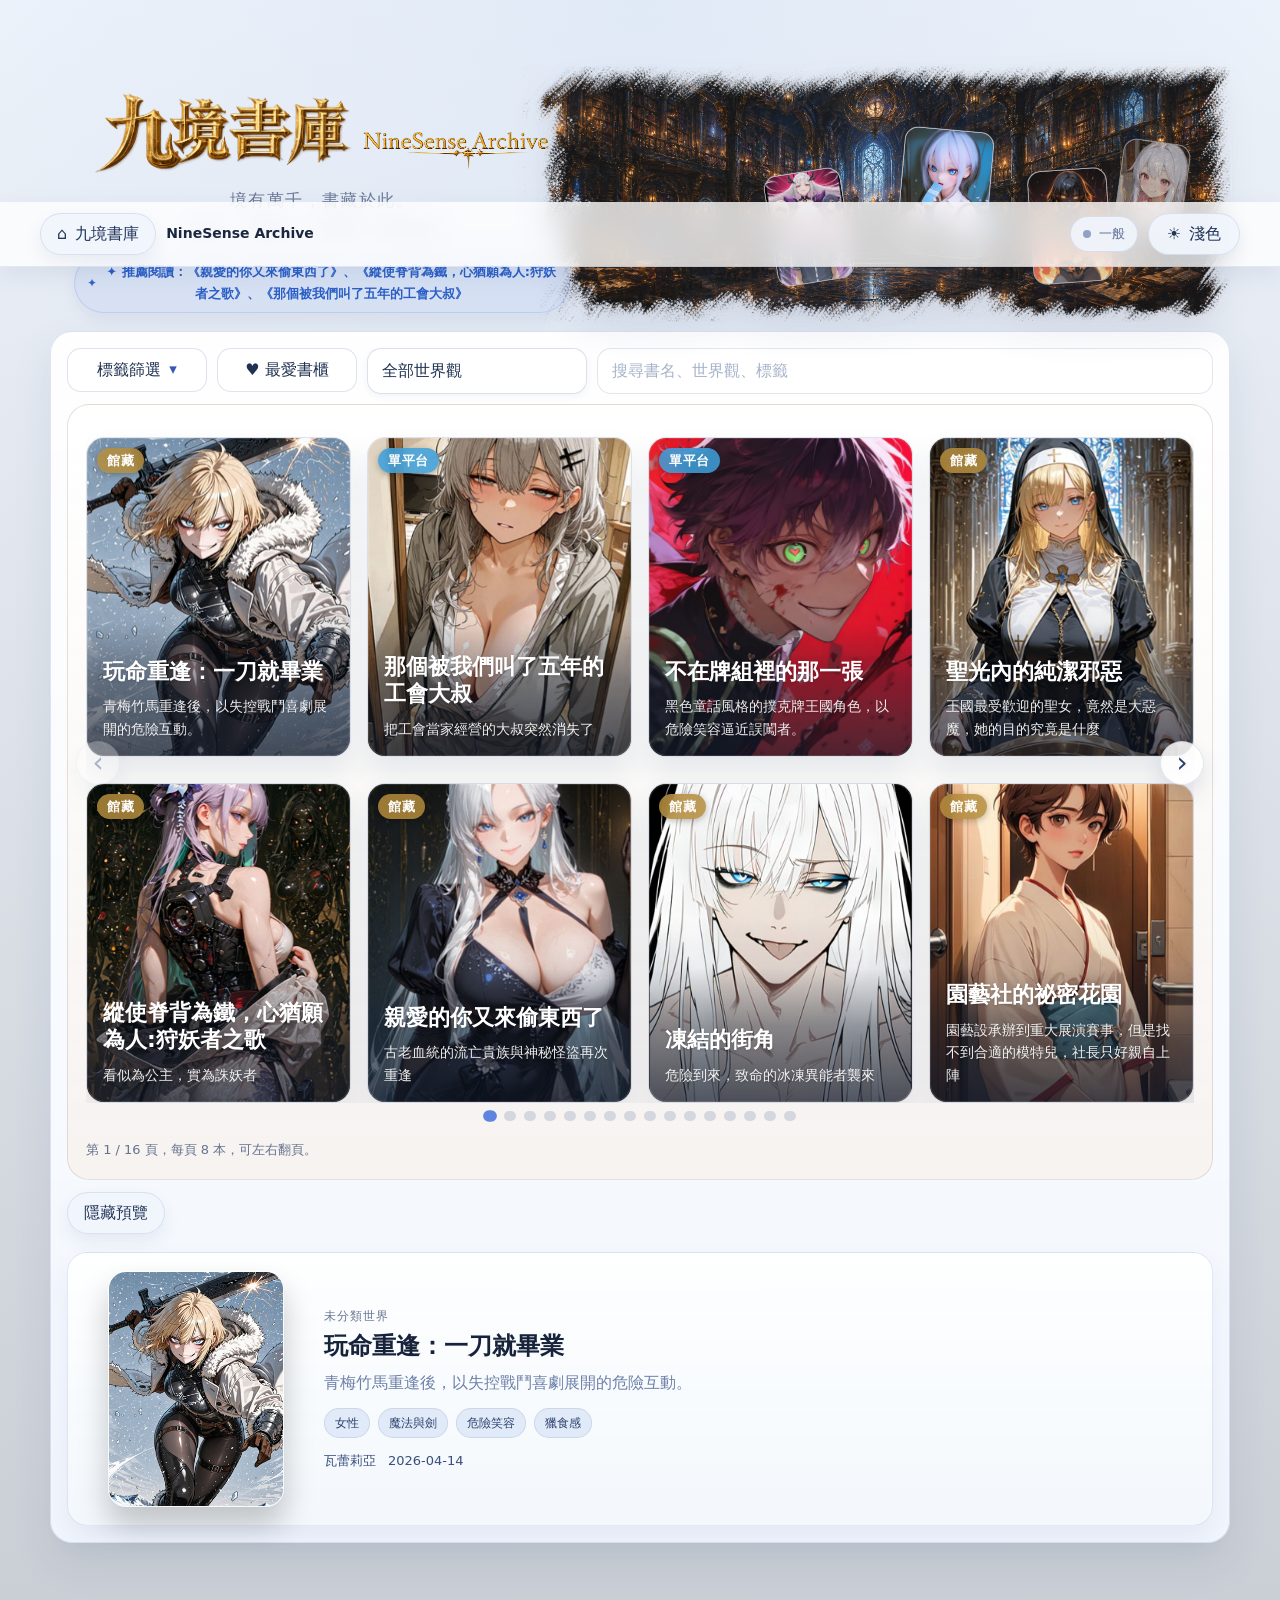
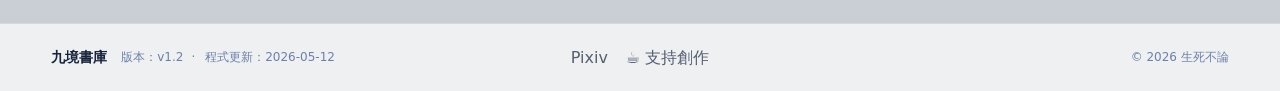
==== commit 6fbcfe2c: "廣告連結" ====
--- a/pages/scripts/index.html
+++ b/pages/scripts/index.html
@@ -4,7 +4,8 @@
   <meta charset="utf-8" />
   <meta name="viewport" content="width=device-width, initial-scale=1" />
   <title>九境書庫 NineSense Archive</title>
-
+  <script async src="https://pagead2.googlesyndication.com/pagead/js/adsbygoogle.js?client=ca-pub-7357245778206687"
+     crossorigin="anonymous"></script>
  <!-- 基本 SEO -->
   <meta name="description" content="九境書庫 NineSense Archive|收錄原創 AI 劇本、角色與世界觀。探索不同故事與互動體驗，循門而往，與故事人物互動。">
 
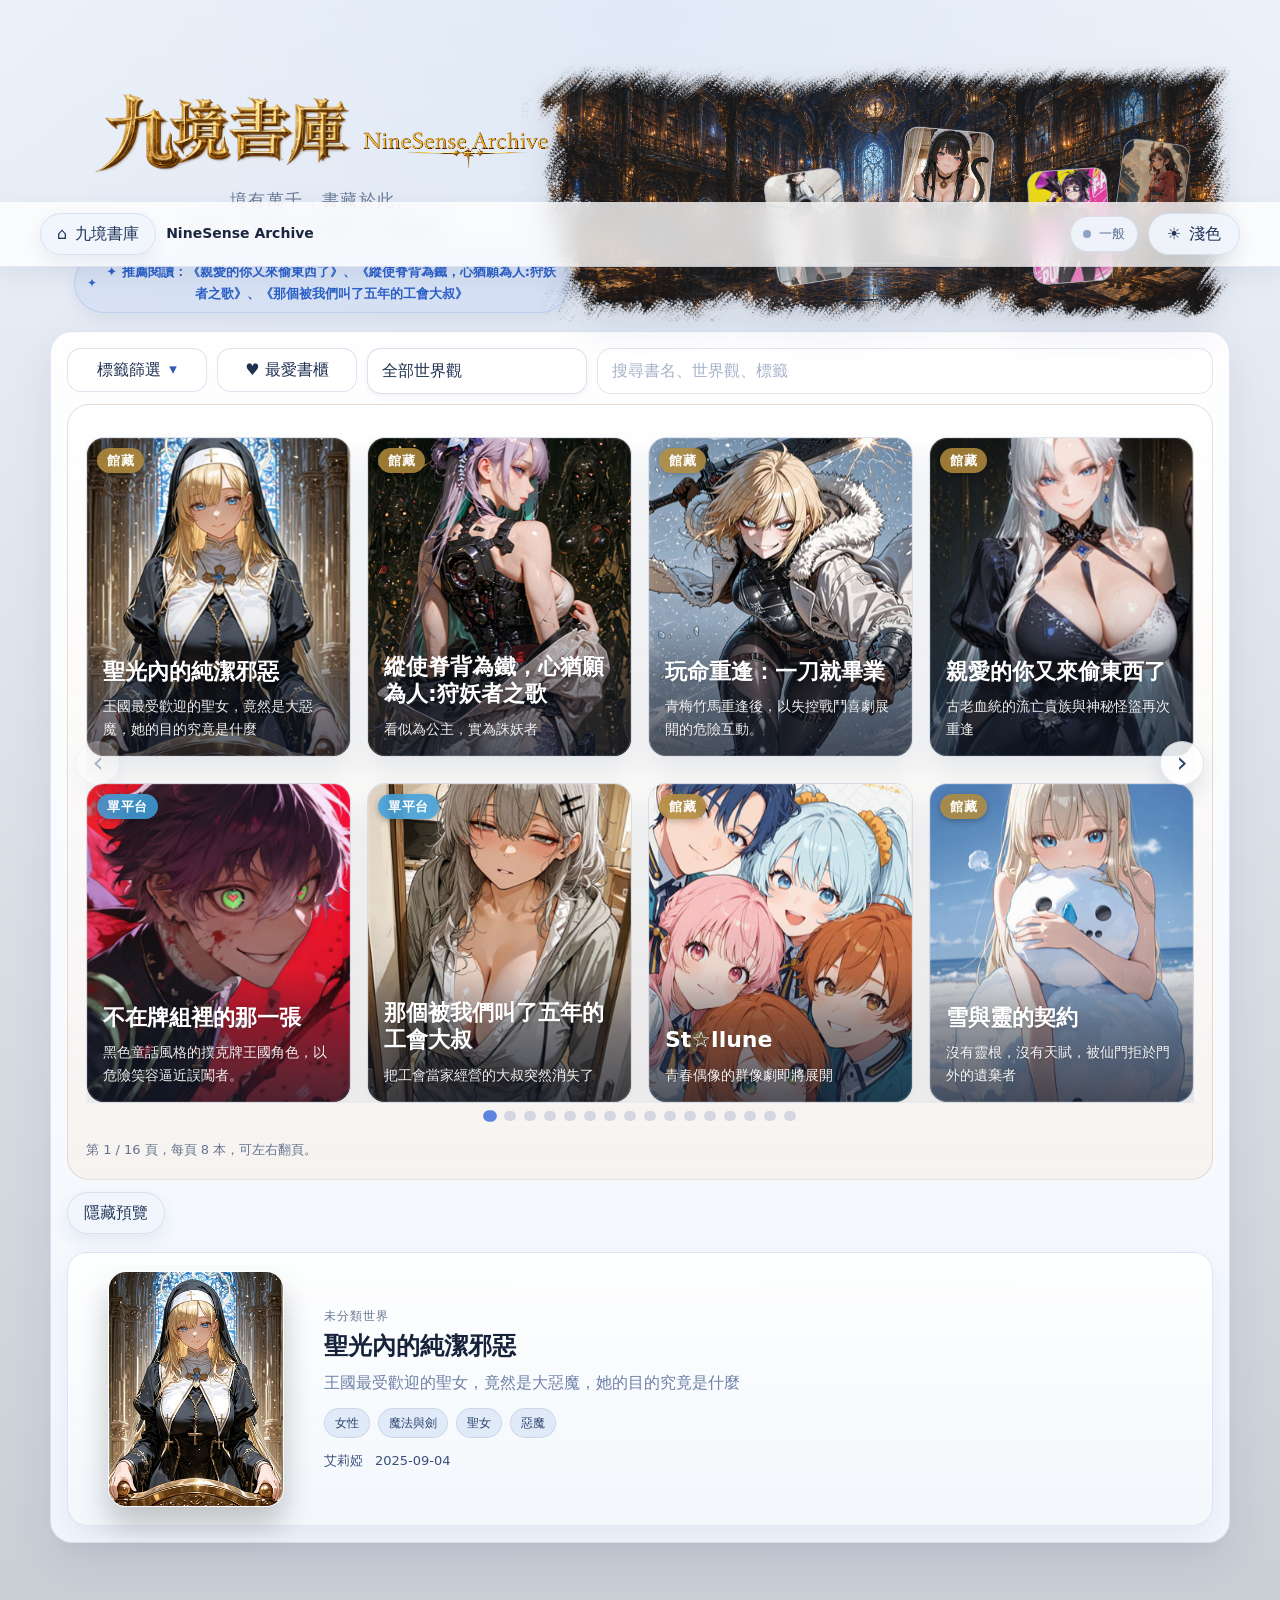
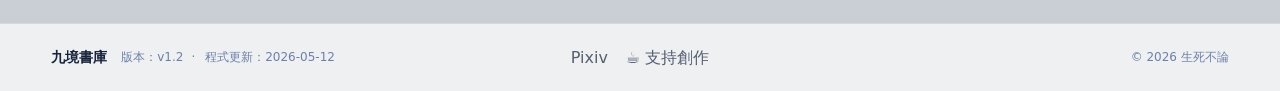
==== commit 34d47860: "新增抖內頁面" ====
--- a/pages/scripts/index.html
+++ b/pages/scripts/index.html
@@ -1335,7 +1335,8 @@
       <div class="footer-center">
         <!-- <a href="#" target="_blank">GitHub</a> -->
         <a href="https://www.pixiv.net/users/113850087" target="_blank">Pixiv</a>
-        <a href="https://ko-fi.com/ninesense" target="_blank">☕ 支持創作</a>
+       <!--  <a href="https://ko-fi.com/ninesense" target="_blank">☕ 支持創作</a> -->
+         <a href="/pages/support/index.html">☕ 支持創作</a>
       </div>
 
       <div class="footer-right">
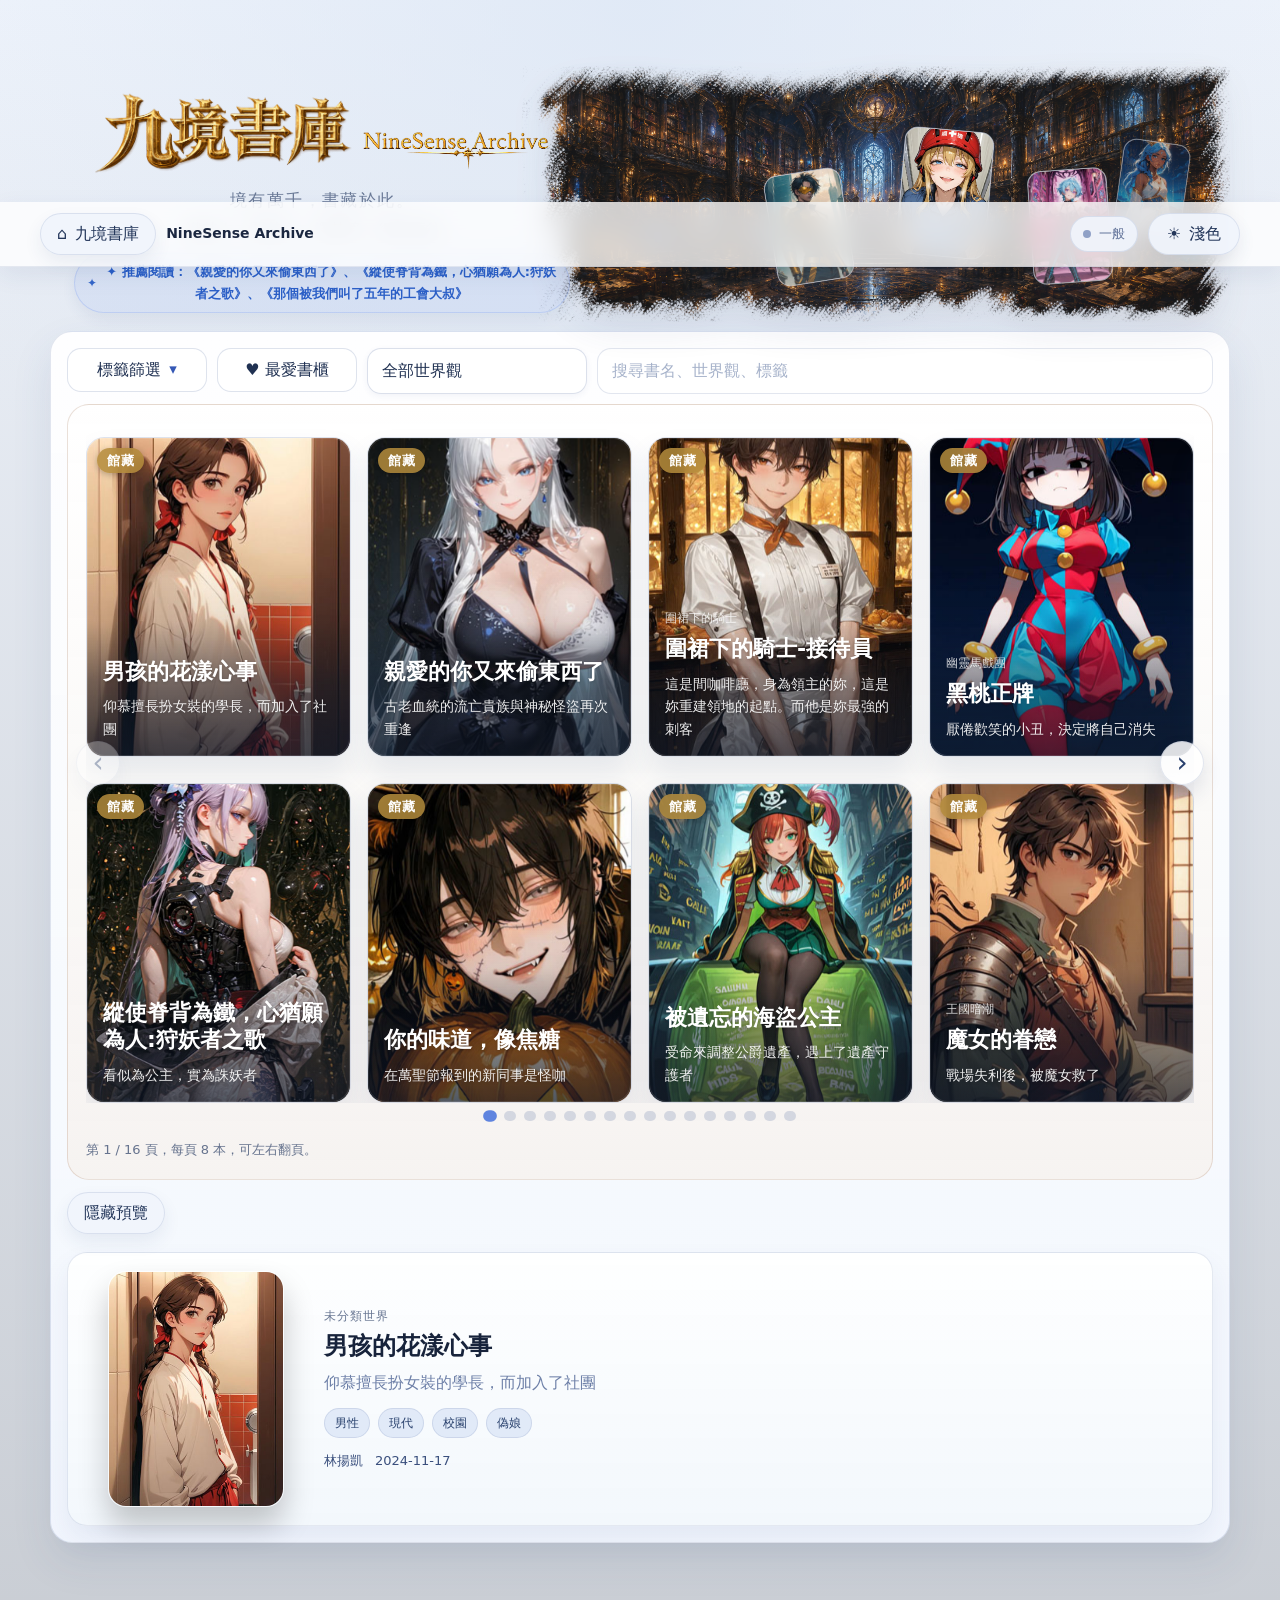
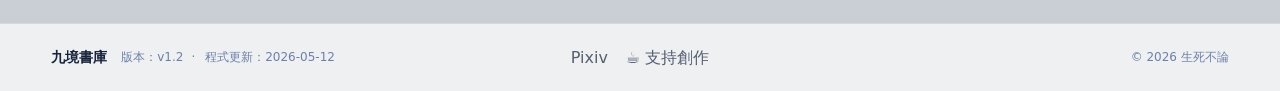
==== commit 9fbe60ea: "新劇本連結及修正首頁卡片問題" ====
--- a/pages/scripts/index.html
+++ b/pages/scripts/index.html
@@ -857,11 +857,23 @@
         return [...arr].sort(() => Math.random() - 0.5);
       }
 
-      return [
+      const grouped = [
+        ...featured,
+        ...normalWithCover,
+        ...noCover
+      ];
+
+      const order = getStableShelfOrder(grouped);
+
+      return [...grouped].sort((a, b) =>
+        order.indexOf(a.id) - order.indexOf(b.id)
+      );
+
+      /* return [
         ...shuffle(featured),
         ...shuffle(normalWithCover),
         ...shuffle(noCover)
-      ];
+      ]; */
     }
 
     async function renderHeroFloatingCovers() {
@@ -1319,6 +1331,29 @@
       }, 120);
     });
 
+    // 書櫃固定隨機排序
+    const SHELF_ORDER_KEY = 'ninesense_shelf_random_order_v1';
+
+    function getStableShelfOrder(list) {
+      const ids = list.map(item => item.id);
+
+      try {
+        const saved = JSON.parse(sessionStorage.getItem(SHELF_ORDER_KEY) || '[]');
+
+        const validSaved = saved.filter(id => ids.includes(id));
+        const newIds = ids.filter(id => !validSaved.includes(id));
+
+        const shuffledNewIds = [...newIds].sort(() => Math.random() - 0.5);
+        const finalOrder = [...validSaved, ...shuffledNewIds];
+
+        sessionStorage.setItem(SHELF_ORDER_KEY, JSON.stringify(finalOrder));
+        return finalOrder;
+      } catch {
+        const shuffled = [...ids].sort(() => Math.random() - 0.5);
+        sessionStorage.setItem(SHELF_ORDER_KEY, JSON.stringify(shuffled));
+        return shuffled;
+      }
+    }
   </script>
 
   <footer class="site-footer">
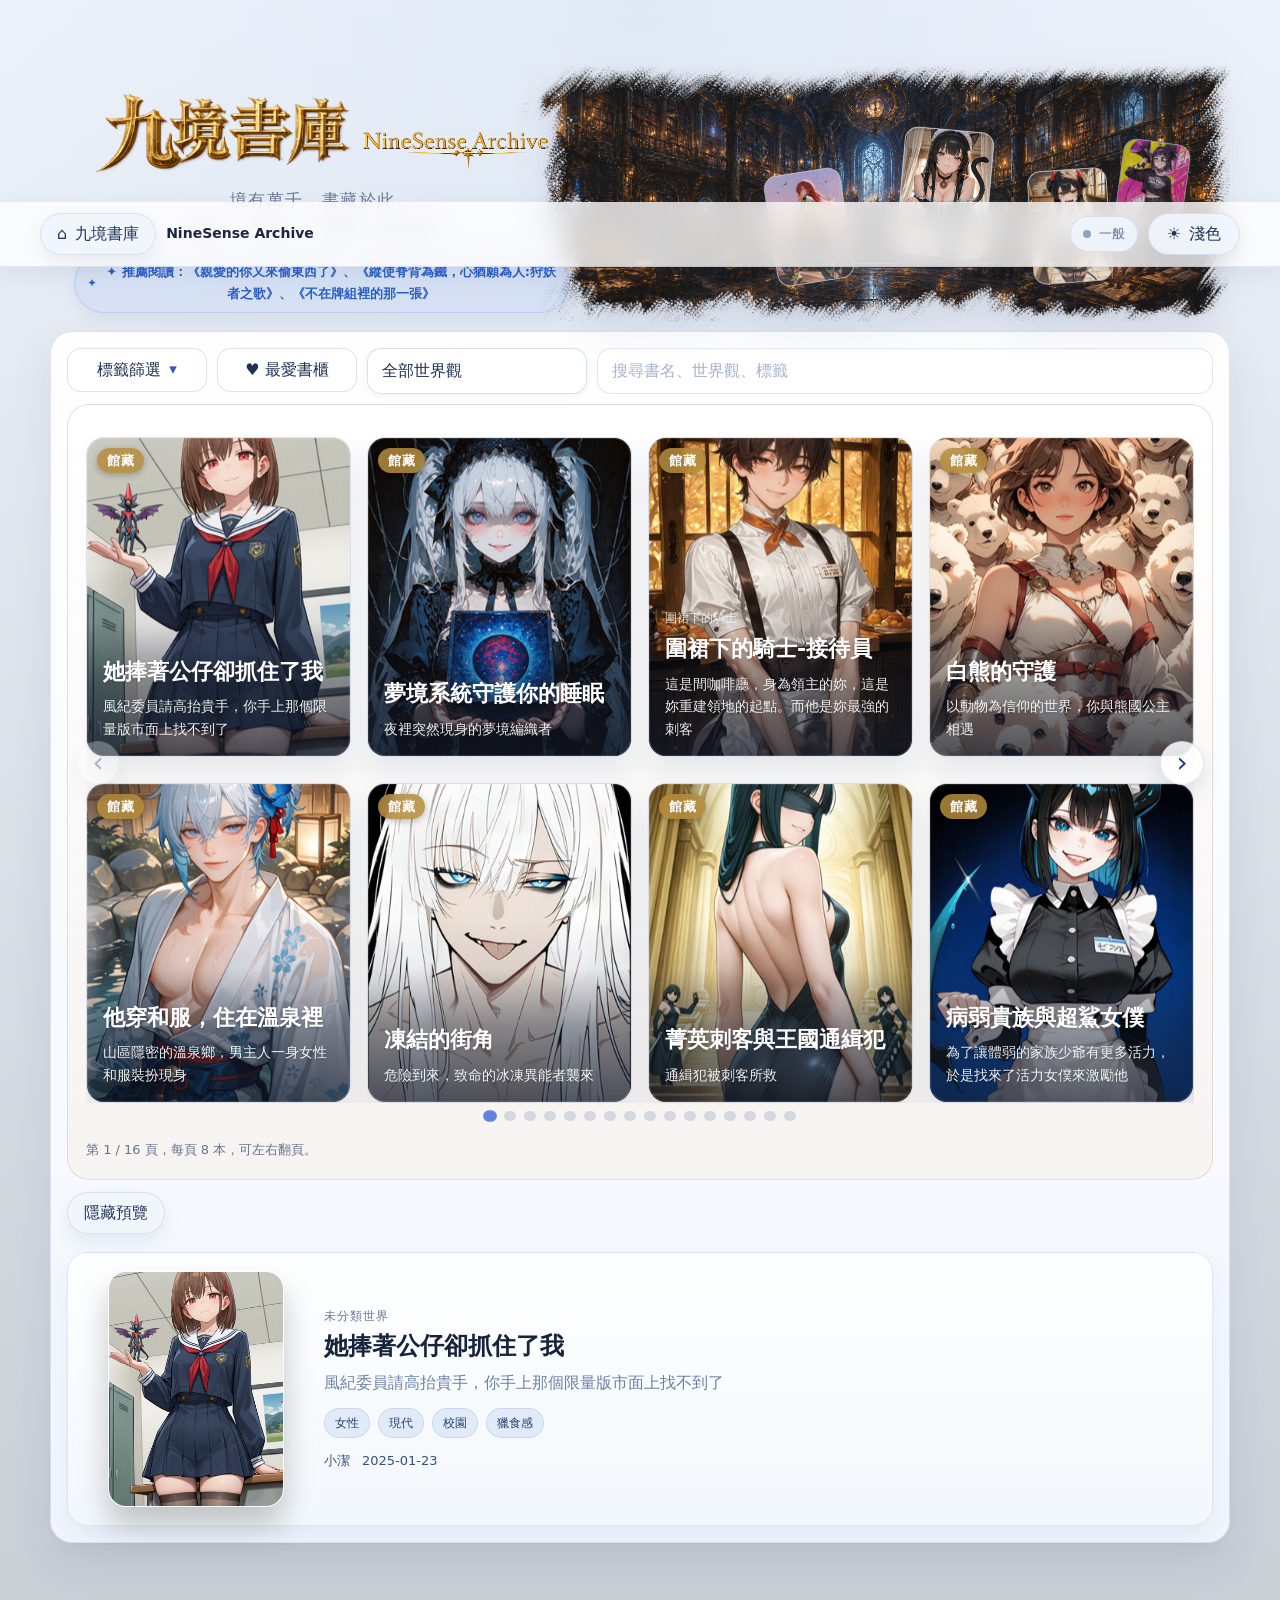
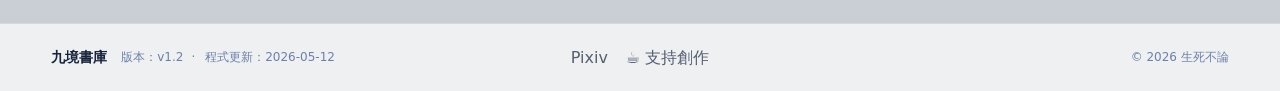
==== commit f3e70284: "新劇本連結及推薦劇本顯示取隨機前三" ====
--- a/pages/scripts/index.html
+++ b/pages/scripts/index.html
@@ -797,8 +797,11 @@
         heroUpdate.textContent =
           `✦ 最新上架：${latestDate} ${latestTitles.join('、')}`;
       } else {
-        const featured = visibleItems
-          .filter(x => x.featured === true)
+        const featuredPool = visibleItems
+          .filter(x => x.featured === true);
+
+        const featured = [...featuredPool]
+          .sort(() => Math.random() - 0.5)
           .slice(0, 3);
 
         const titles = featured.map(x => `《${x.title}》`);
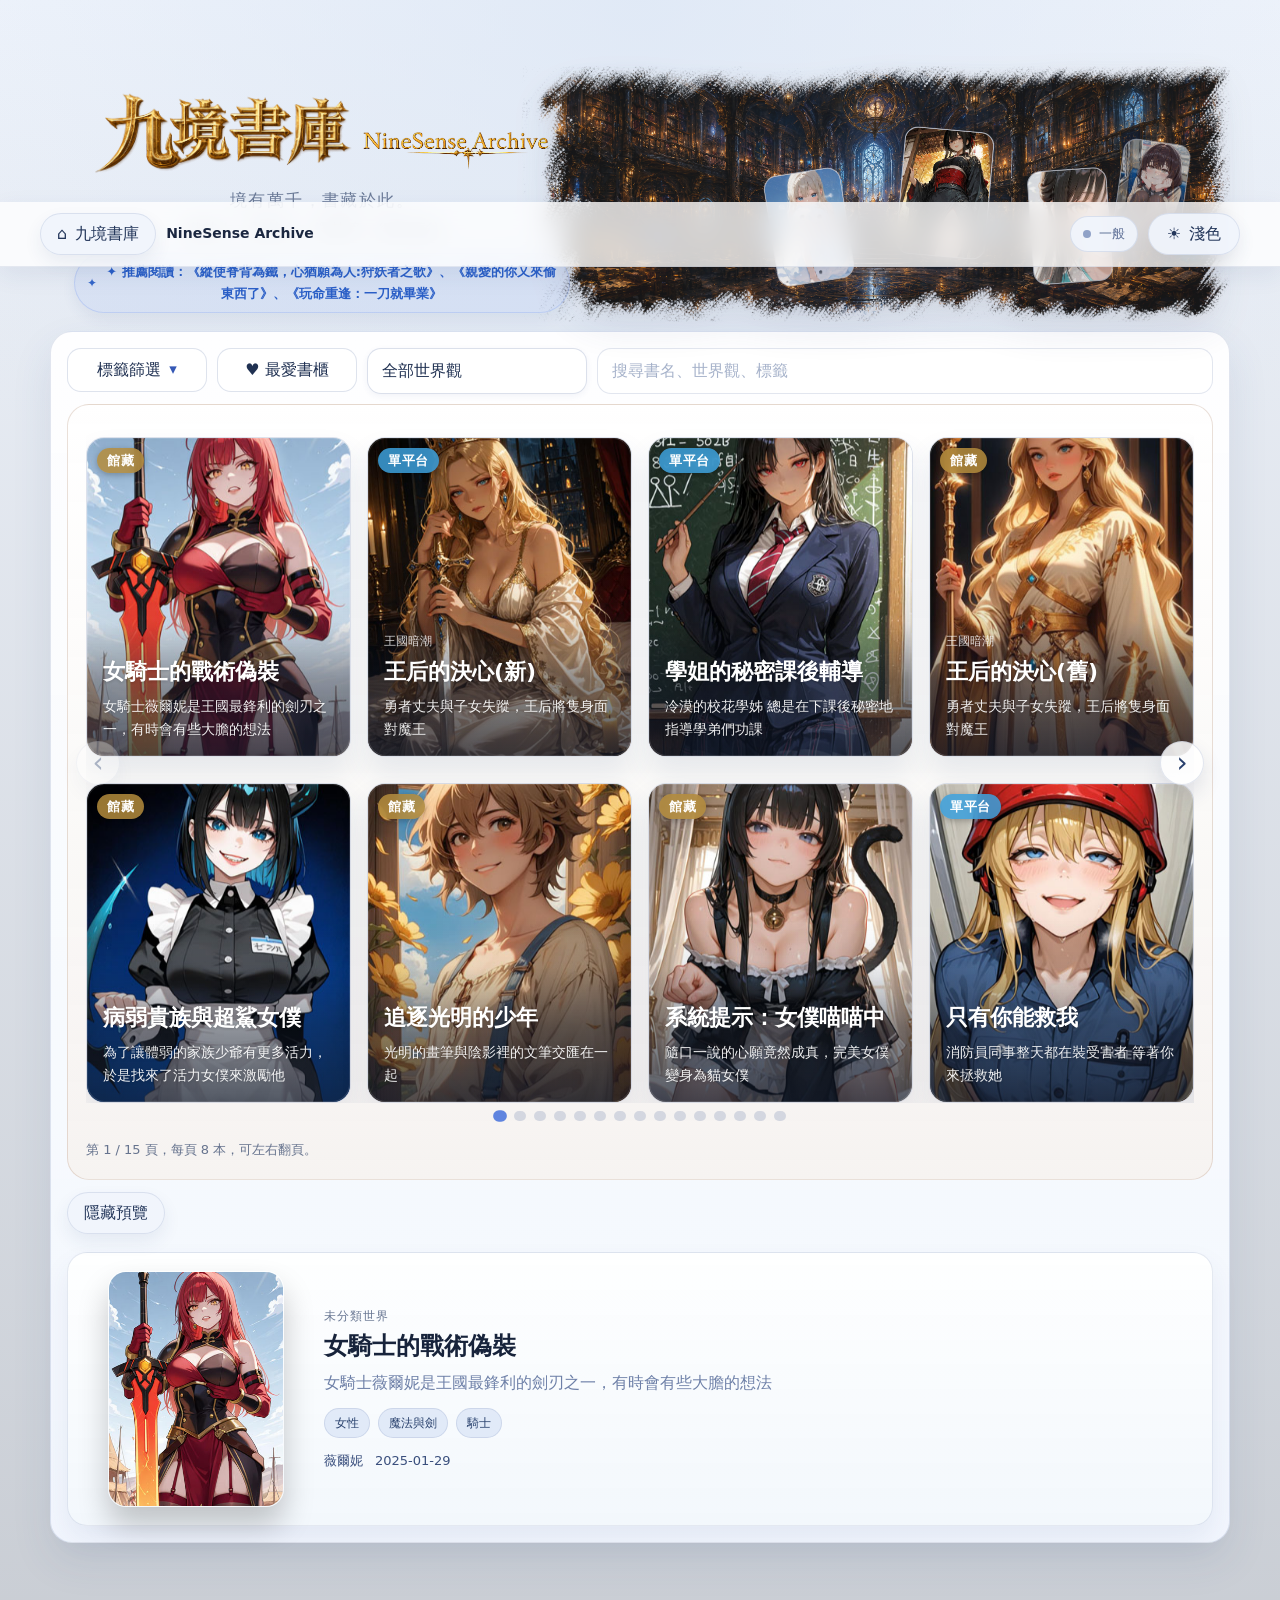
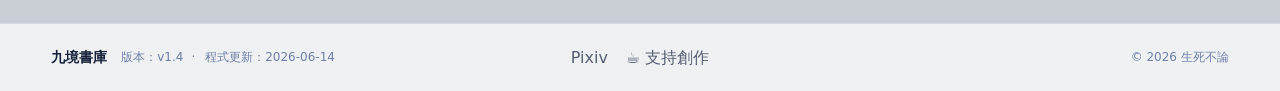
==== commit 7efde4c9: "新劇本上架、劇本分級調整、網站配合搜尋制度調整為id=" ====
--- a/pages/scripts/index.html
+++ b/pages/scripts/index.html
@@ -365,7 +365,7 @@
       return `
         <a
           class="entry-card"
-          href="./detail.html#${encodeURIComponent(item.id)}"
+          href="./detail.html?id=${encodeURIComponent(item.id)}"
           data-index="${index}"
           data-id="${esc(item.id)}"
           title="${esc(item.title)}${item.world ? '｜' + esc(item.world) : ''}"
@@ -912,7 +912,7 @@
         box.innerHTML = validItems.map((item, index) => `
           <a
             class="hero-float-card hero-float-card-${index + 1}"
-            href="./detail.html#${encodeURIComponent(item.id)}"
+            href="./detail.html?id=${encodeURIComponent(item.id)}"
             title="${esc(item.title || '')}"
             tabindex="-1"
           >
@@ -1347,7 +1347,29 @@
         const newIds = ids.filter(id => !validSaved.includes(id));
 
         const shuffledNewIds = [...newIds].sort(() => Math.random() - 0.5);
-        const finalOrder = [...validSaved, ...shuffledNewIds];
+        /* const finalOrder = [...validSaved, ...shuffledNewIds]; */
+
+        const nsfwNewIds = newIds.filter(id =>
+          list.find(x => x.id === id)?.nsfw
+        );
+
+        const normalNewIds = newIds.filter(id =>
+          !list.find(x => x.id === id)?.nsfw
+        );
+
+        const shuffledNSFW = [...nsfwNewIds].sort(() => Math.random() - 0.5);
+        const shuffledNormal = [...normalNewIds].sort(() => Math.random() - 0.5);
+
+        const finalOrder = showNSFW
+          ? [
+              ...shuffledNSFW,
+              ...validSaved,
+              ...shuffledNormal
+            ]
+          : [
+              ...validSaved,
+              ...shuffledNormal
+            ];
 
         sessionStorage.setItem(SHELF_ORDER_KEY, JSON.stringify(finalOrder));
         return finalOrder;
@@ -1365,8 +1387,8 @@
       <div class="footer-left">
         <div class="footer-title">九境書庫</div>
         <div class="footer-meta">
-          <span>版本：v1.2</span>
-          <span id="siteUpdateTime">程式更新：2026-05-12</span>
+          <span>版本：v1.4</span>
+          <span id="siteUpdateTime">程式更新：2026-06-14</span>
         </div>
       </div>
 
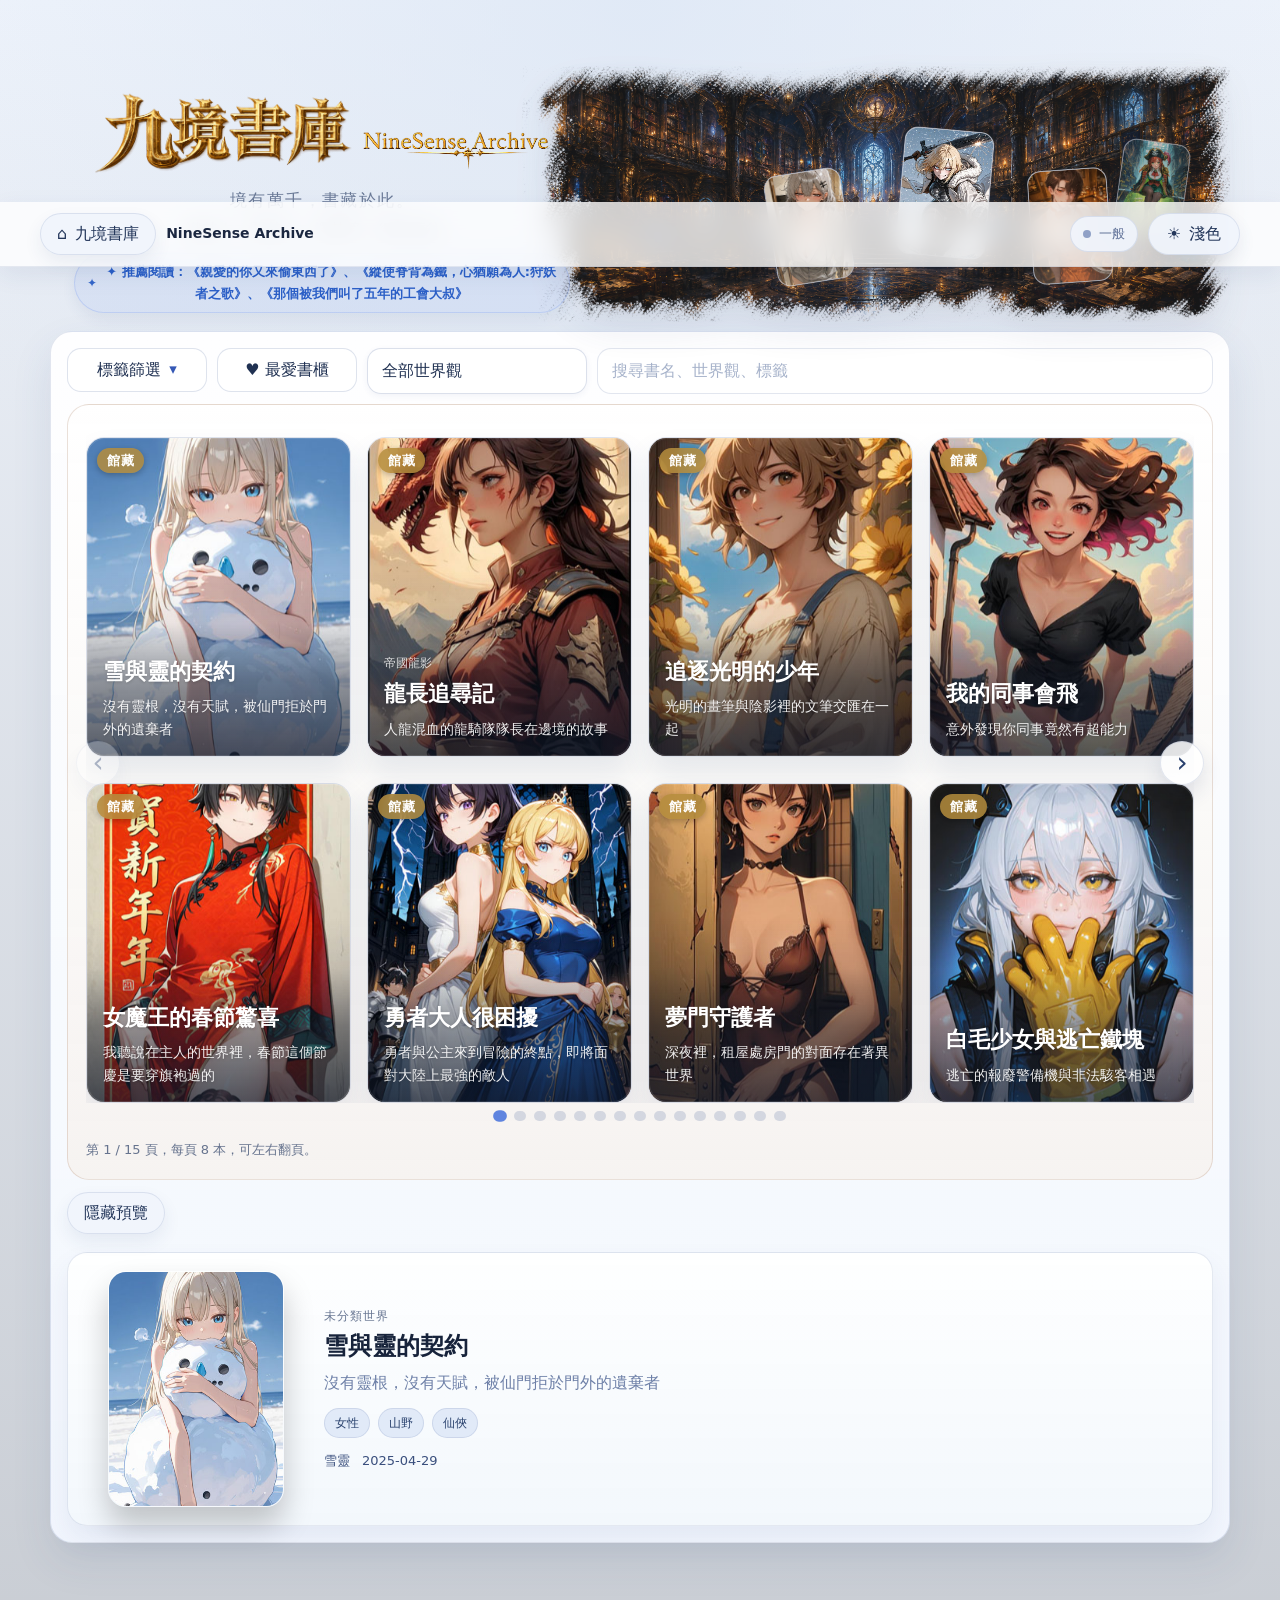
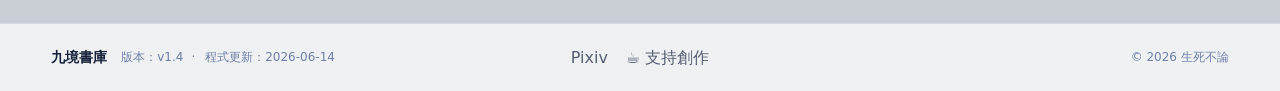
==== commit 41858018: "google索引調整，改為全部非nsfw本" ====
--- a/pages/scripts/index.html
+++ b/pages/scripts/index.html
@@ -1383,7 +1383,7 @@
 
   <footer class="site-footer">
     <div class="footer-inner">
-
+       
       <div class="footer-left">
         <div class="footer-title">九境書庫</div>
         <div class="footer-meta">
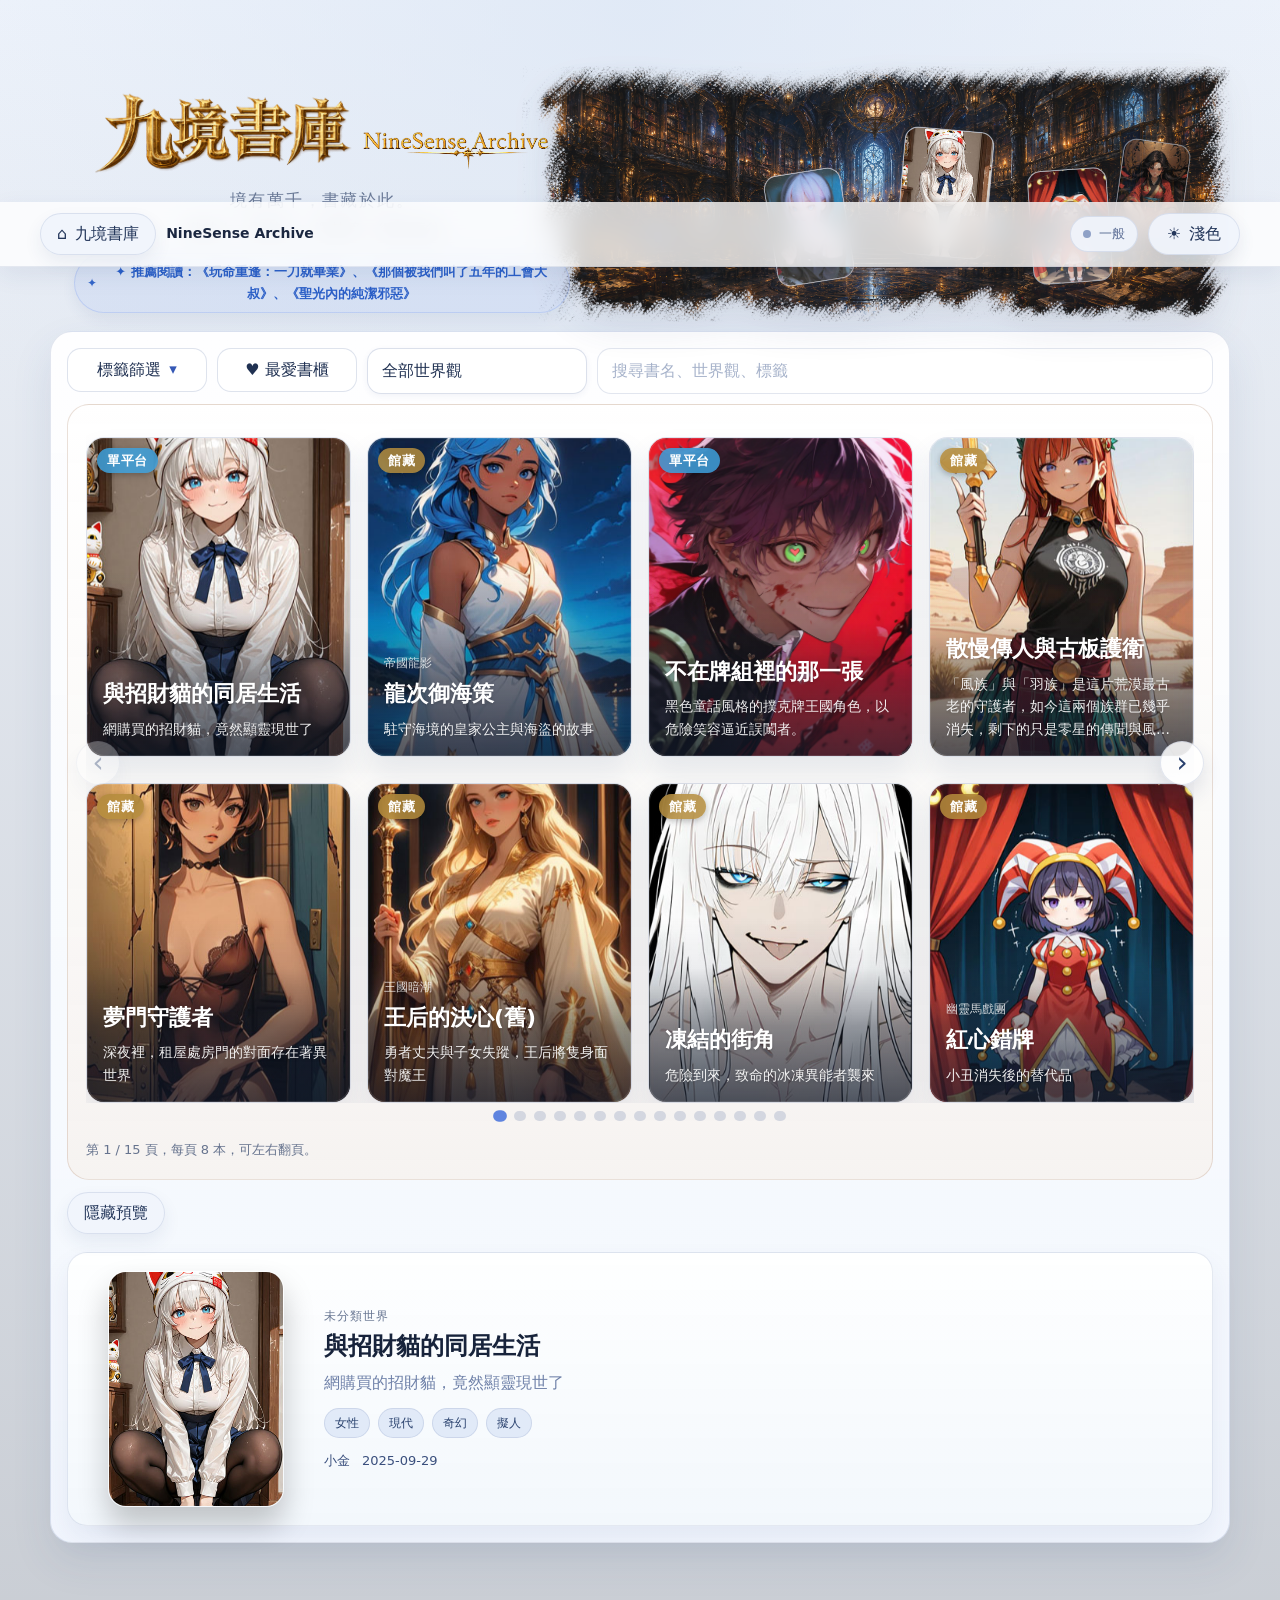
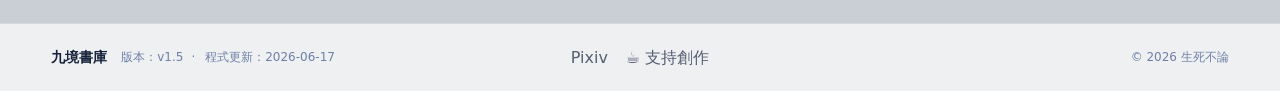
==== commit 9404204e: "新增劇本連結" ====
--- a/pages/scripts/index.html
+++ b/pages/scripts/index.html
@@ -1387,8 +1387,8 @@
       <div class="footer-left">
         <div class="footer-title">九境書庫</div>
         <div class="footer-meta">
-          <span>版本：v1.4</span>
-          <span id="siteUpdateTime">程式更新：2026-06-14</span>
+          <span>版本：v1.5</span>
+          <span id="siteUpdateTime">程式更新：2026-06-17</span>
         </div>
       </div>
 
